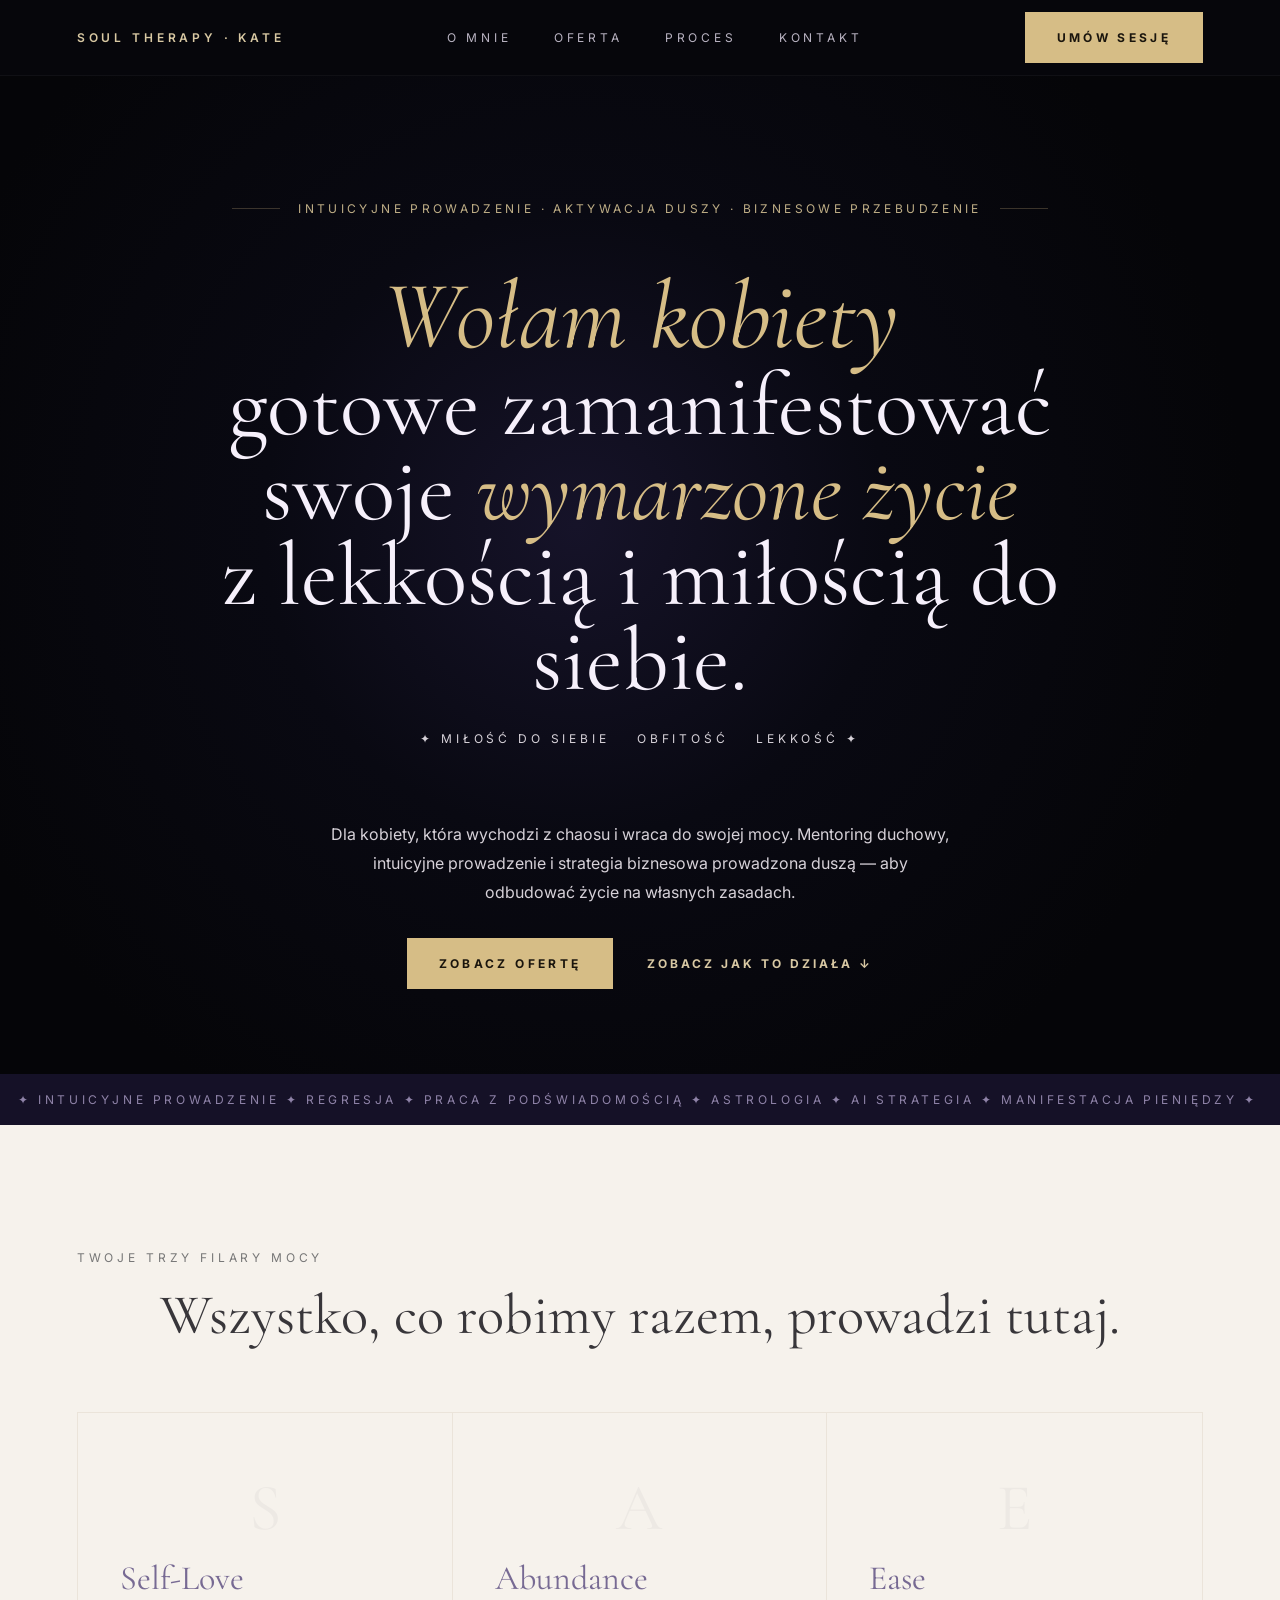
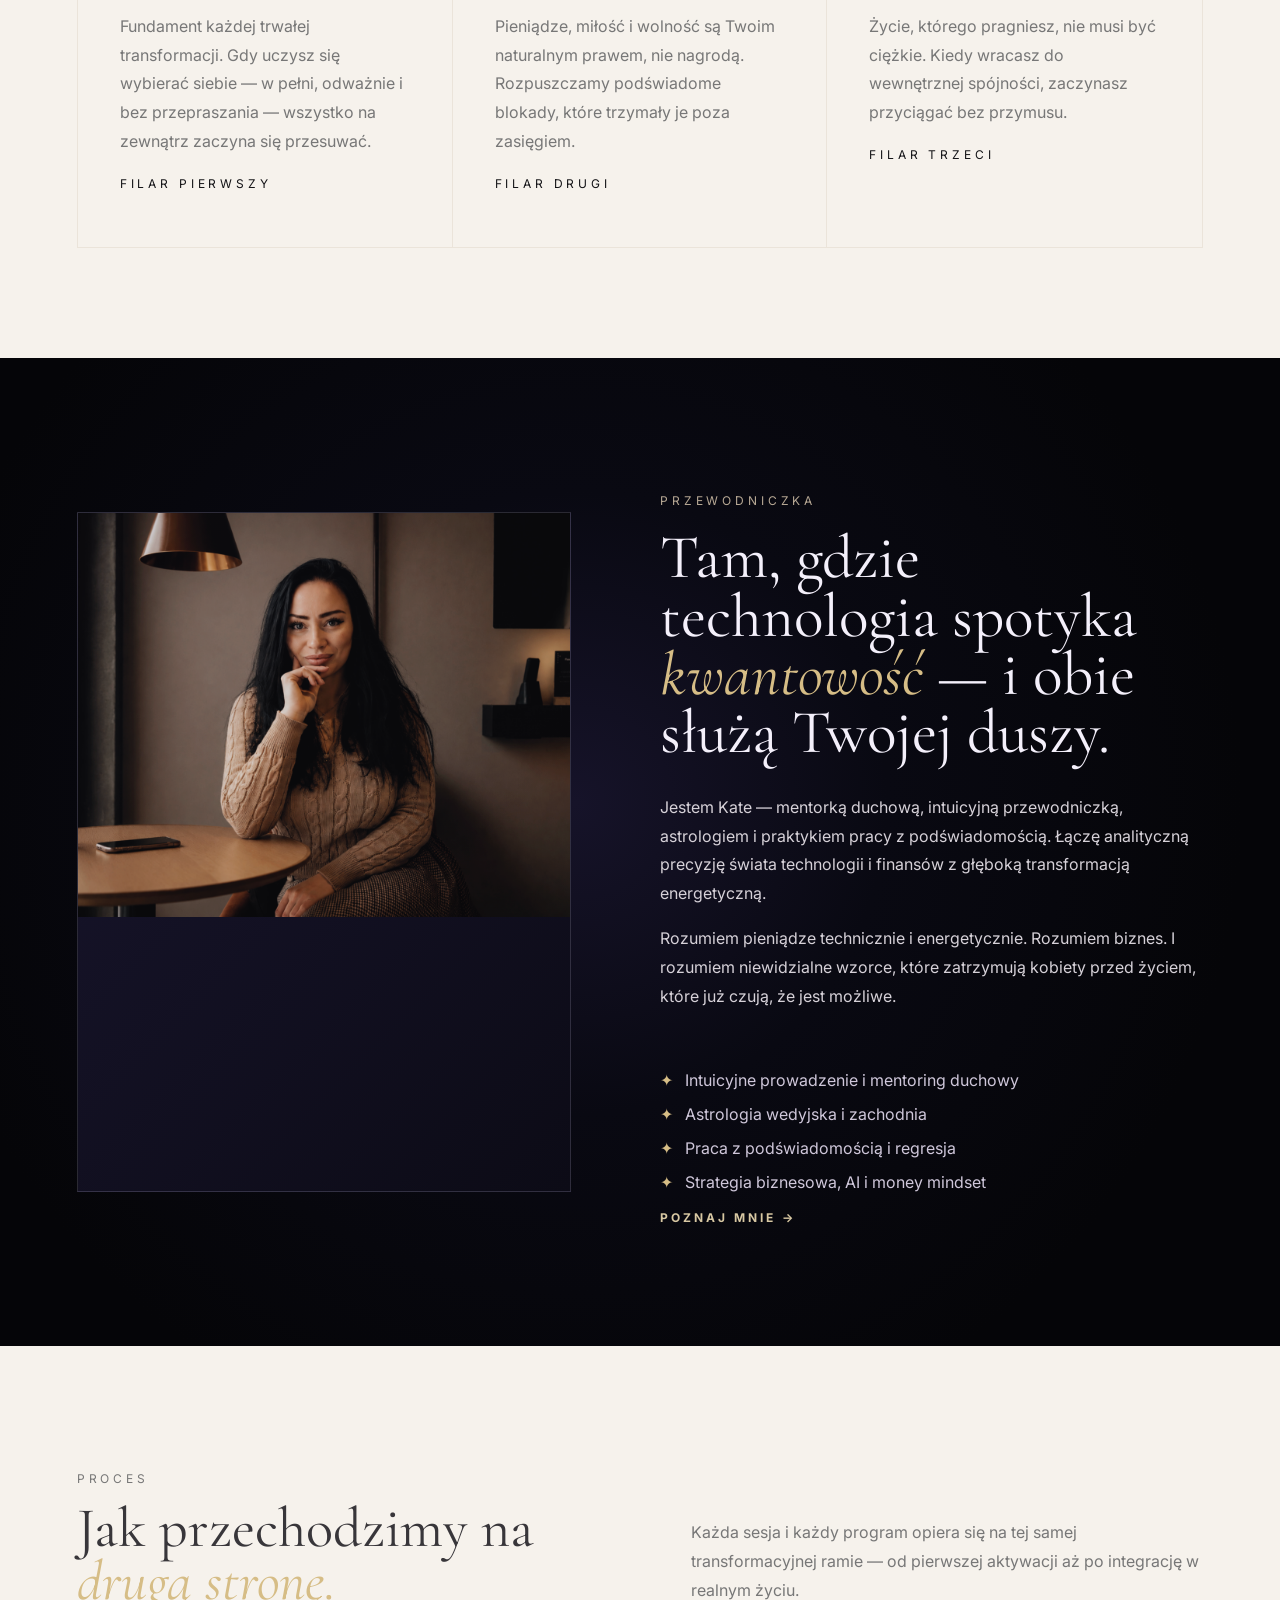
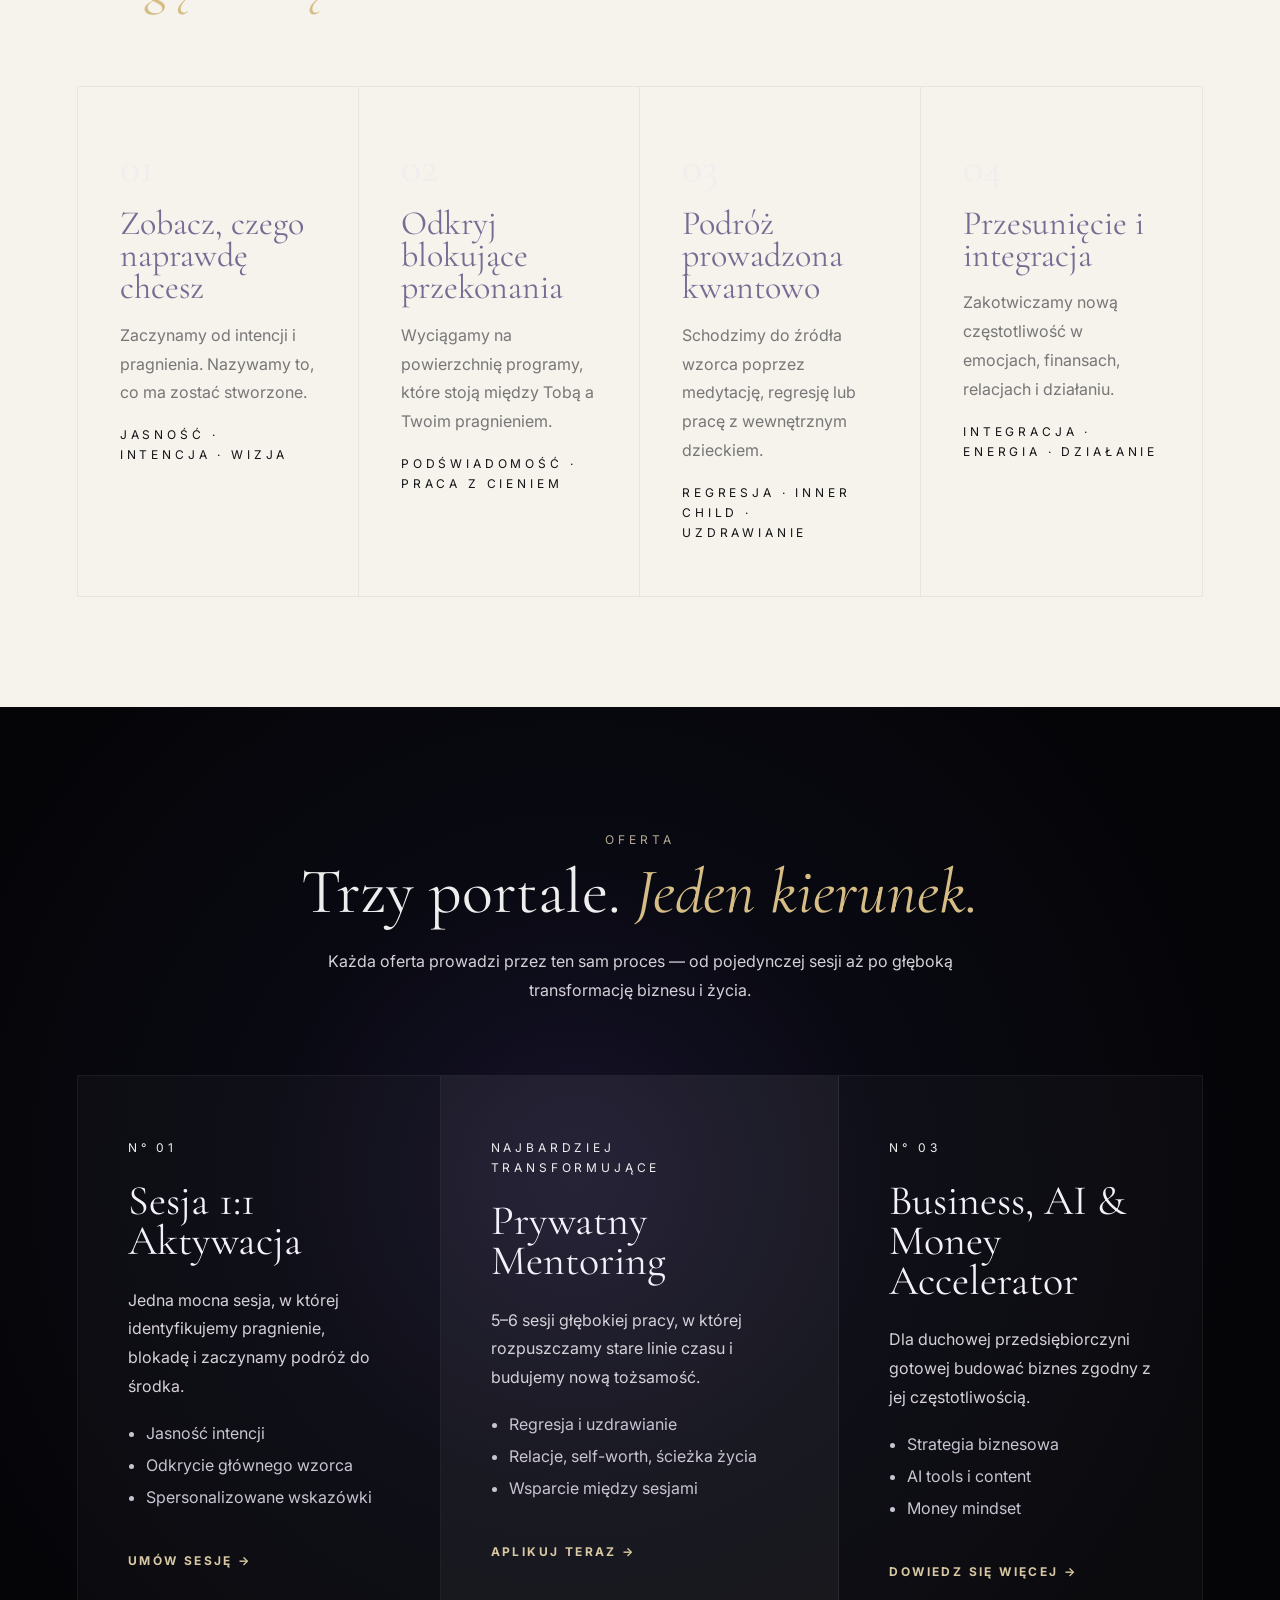
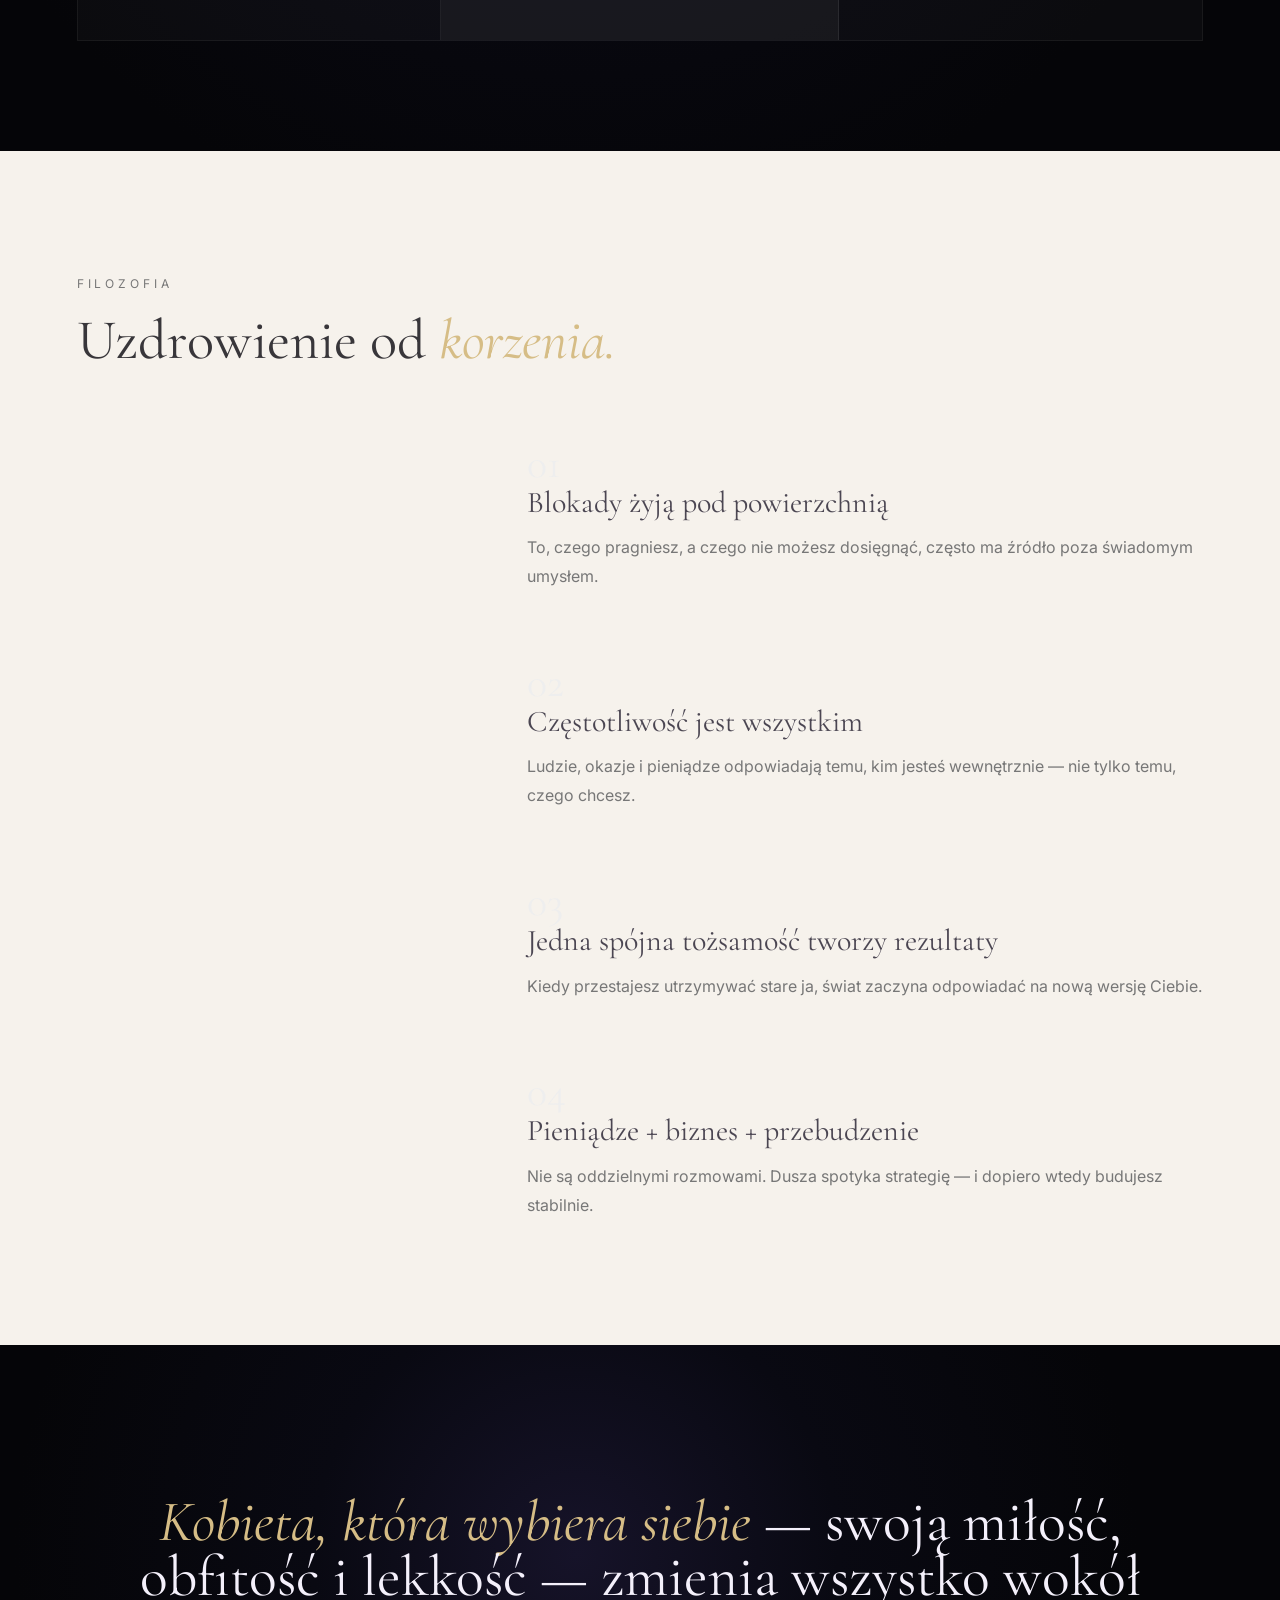
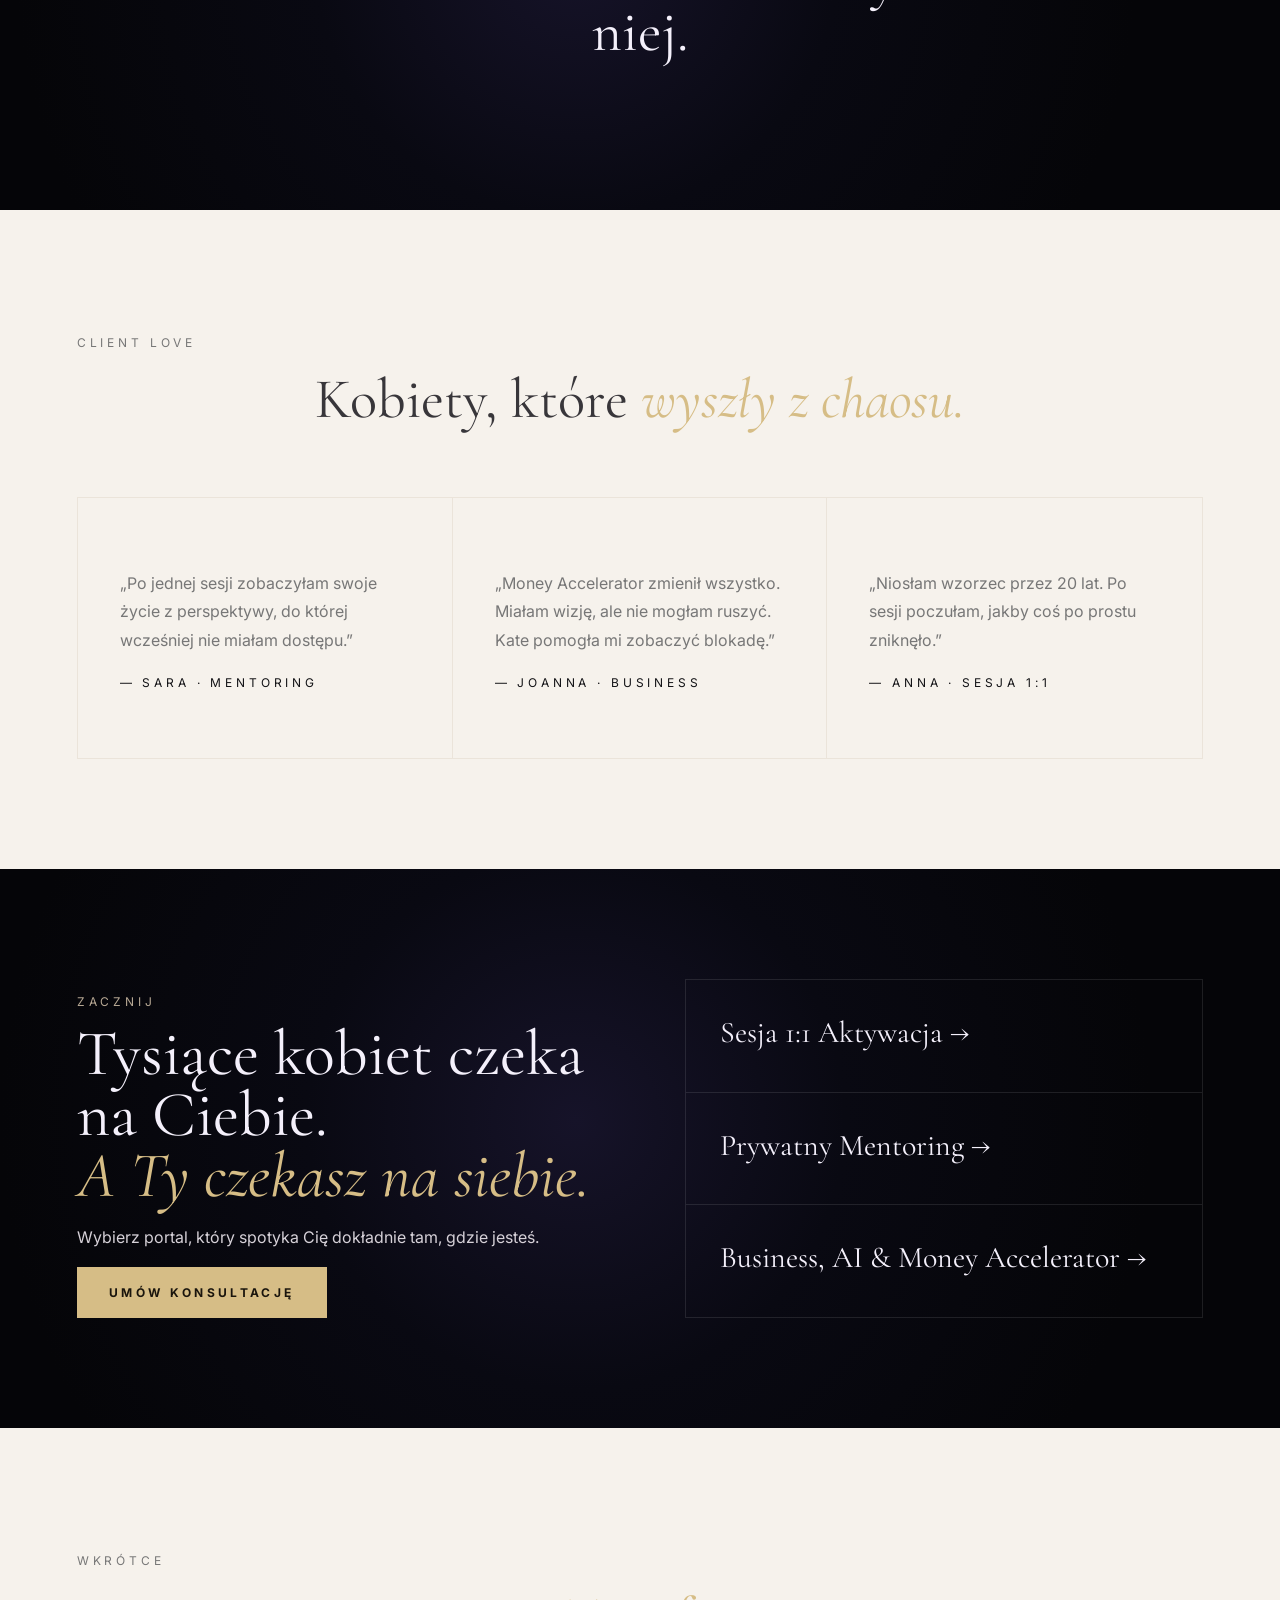
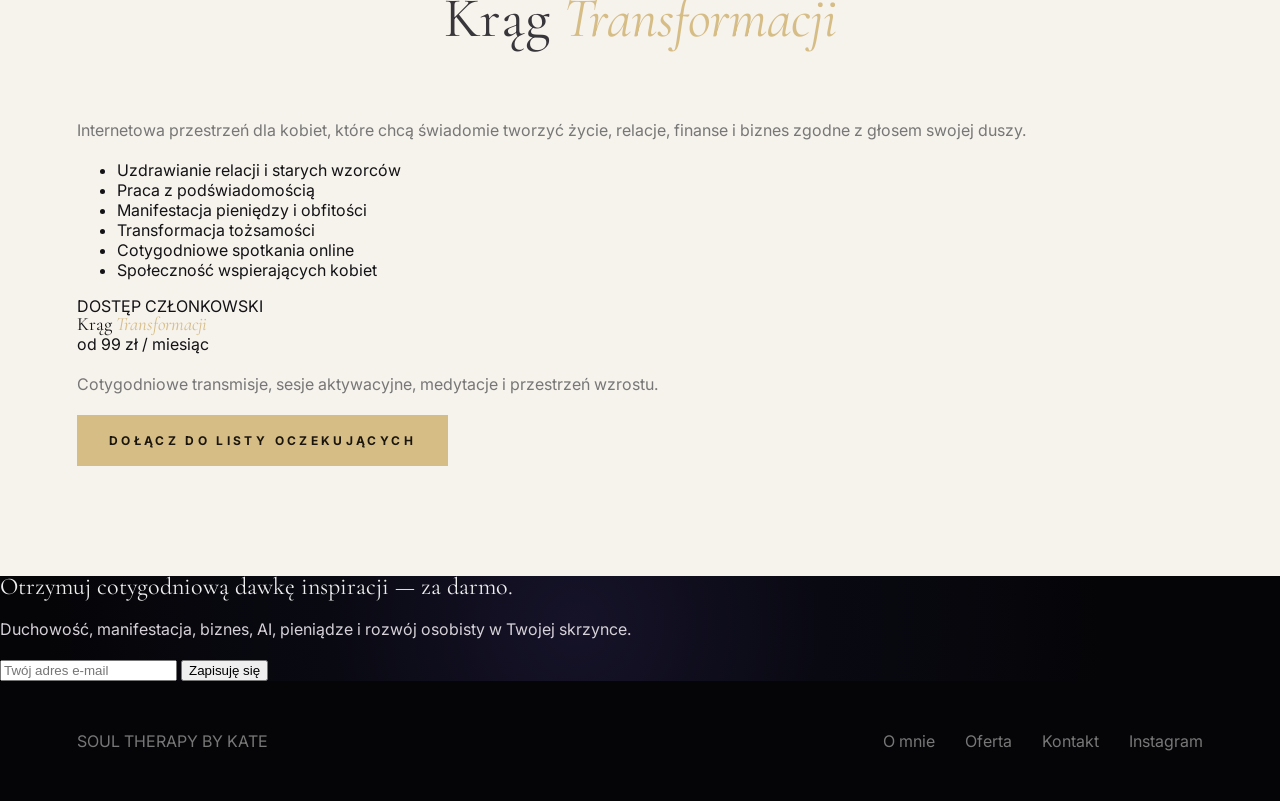
==== index.html @ c56e9c64 "Full v1" ====
<!doctype html>
<html lang="pl">
<head>
  <meta charset="utf-8" />
  <meta name="viewport" content="width=device-width, initial-scale=1" />
  <title>Soul Therapy by Kate</title>
  <meta name="description" content="Mentoring duchowy, intuicyjne prowadzenie, transformacja i strategia biznesowa dla kobiet." />
  <link rel="preconnect" href="https://fonts.googleapis.com">
  <link rel="preconnect" href="https://fonts.gstatic.com" crossorigin>
  <link href="https://fonts.googleapis.com/css2?family=Cormorant+Garamond:wght@300;400;500;600;700&family=Inter:wght@300;400;500;600;700&display=swap" rel="stylesheet">
  <link rel="stylesheet" href="assets/style.css" />
</head>
<body>
  <header class="site-header">
    <a class="brand" href="index.html">SOUL THERAPY · KATE</a>
    <nav>
      <a href="about.html">O mnie</a>
      <a href="#oferta">Oferta</a>
      <a href="#proces">Proces</a>
      <a href="contact.html">Kontakt</a>
    </nav>
    <a class="btn btn-gold" href="https://cal.com/" target="_blank" rel="noopener">Umów sesję</a>
  </header>

  <main>
    <section class="hero section-dark">
      <div class="eyebrow-line"><span></span> INTUICYJNE PROWADZENIE · AKTYWACJA DUSZY · BIZNESOWE PRZEBUDZENIE <span></span></div>
      <h1><em>Wołam kobiety</em><br>gotowe zamanifestować<br>swoje <i>wymarzone życie</i><br>z lekkością i miłością do siebie.</h1>
      <p class="small-tags">✦ MIŁOŚĆ DO SIEBIE &nbsp;&nbsp; OBFITOŚĆ &nbsp;&nbsp; LEKKOŚĆ ✦</p>
      <p class="hero-copy">Dla kobiety, która wychodzi z chaosu i wraca do swojej mocy. Mentoring duchowy, intuicyjne prowadzenie i strategia biznesowa prowadzona duszą — aby odbudować życie na własnych zasadach.</p>
      <div class="hero-actions">
        <a class="btn btn-gold" href="#oferta">Zobacz ofertę</a>
        <a class="text-link" href="#proces">Zobacz jak to działa ↓</a>
      </div>
    </section>

    <div class="ticker">✦ INTUICYJNE PROWADZENIE ✦ REGRESJA ✦ PRACA Z PODŚWIADOMOŚCIĄ ✦ ASTROLOGIA ✦ AI STRATEGIA ✦ MANIFESTACJA PIENIĘDZY ✦</div>

    <section class="principles section-light">
      <p class="kicker">TWOJE TRZY FILARY MOCY</p>
      <h2>Wszystko, co robimy razem, prowadzi tutaj.</h2>
      <div class="cards three">
        <article><div class="letter">S</div><h3>Self-Love</h3><p>Fundament każdej trwałej transformacji. Gdy uczysz się wybierać siebie — w pełni, odważnie i bez przepraszania — wszystko na zewnątrz zaczyna się przesuwać.</p><small>FILAR PIERWSZY</small></article>
        <article><div class="letter">A</div><h3>Abundance</h3><p>Pieniądze, miłość i wolność są Twoim naturalnym prawem, nie nagrodą. Rozpuszczamy podświadome blokady, które trzymały je poza zasięgiem.</p><small>FILAR DRUGI</small></article>
        <article><div class="letter">E</div><h3>Ease</h3><p>Życie, którego pragniesz, nie musi być ciężkie. Kiedy wracasz do wewnętrznej spójności, zaczynasz przyciągać bez przymusu.</p><small>FILAR TRZECI</small></article>
      </div>
    </section>

    <section class="guide section-dark" id="omnie-preview">
      <div class="guide-photo">
        <img src="assets/profile.jpg" alt="Kate — przewodniczka duchowa" onerror="this.style.display='none'; this.parentElement.classList.add('no-photo');">
      </div>
      <div class="guide-copy">
        <p class="kicker">PRZEWODNICZKA</p>
        <h2>Tam, gdzie technologia spotyka <em>kwantowość</em> — i obie służą Twojej duszy.</h2>
        <p>Jestem Kate — mentorką duchową, intuicyjną przewodniczką, astrologiem i praktykiem pracy z podświadomością. Łączę analityczną precyzję świata technologii i finansów z głęboką transformacją energetyczną.</p>
        <p>Rozumiem pieniądze technicznie i energetycznie. Rozumiem biznes. I rozumiem niewidzialne wzorce, które zatrzymują kobiety przed życiem, które już czują, że jest możliwe.</p>
        <ul class="star-list">
          <li>Intuicyjne prowadzenie i mentoring duchowy</li>
          <li>Astrologia wedyjska i zachodnia</li>
          <li>Praca z podświadomością i regresja</li>
          <li>Strategia biznesowa, AI i money mindset</li>
        </ul>
        <a class="text-link" href="about.html">Poznaj mnie →</a>
      </div>
    </section>

    <section class="process section-light" id="proces">
      <div class="split-head"><div><p class="kicker">PROCES</p><h2>Jak przechodzimy na <em>drugą stronę.</em></h2></div><p>Każda sesja i każdy program opiera się na tej samej transformacyjnej ramie — od pierwszej aktywacji aż po integrację w realnym życiu.</p></div>
      <div class="cards four">
        <article><span>01</span><h3>Zobacz, czego naprawdę chcesz</h3><p>Zaczynamy od intencji i pragnienia. Nazywamy to, co ma zostać stworzone.</p><small>JASNOŚĆ · INTENCJA · WIZJA</small></article>
        <article><span>02</span><h3>Odkryj blokujące przekonania</h3><p>Wyciągamy na powierzchnię programy, które stoją między Tobą a Twoim pragnieniem.</p><small>PODŚWIADOMOŚĆ · PRACA Z CIENIEM</small></article>
        <article><span>03</span><h3>Podróż prowadzona kwantowo</h3><p>Schodzimy do źródła wzorca poprzez medytację, regresję lub pracę z wewnętrznym dzieckiem.</p><small>REGRESJA · INNER CHILD · UZDRAWIANIE</small></article>
        <article><span>04</span><h3>Przesunięcie i integracja</h3><p>Zakotwiczamy nową częstotliwość w emocjach, finansach, relacjach i działaniu.</p><small>INTEGRACJA · ENERGIA · DZIAŁANIE</small></article>
      </div>
    </section>

    <section class="offer section-dark" id="oferta">
      <p class="kicker">OFERTA</p>
      <h2>Trzy portale. <em>Jeden kierunek.</em></h2>
      <p class="center-copy">Każda oferta prowadzi przez ten sam proces — od pojedynczej sesji aż po głęboką transformację biznesu i życia.</p>
      <div class="offer-grid">
        <article><small>N° 01</small><h3>Sesja 1:1 Aktywacja</h3><p>Jedna mocna sesja, w której identyfikujemy pragnienie, blokadę i zaczynamy podróż do środka.</p><ul><li>Jasność intencji</li><li>Odkrycie głównego wzorca</li><li>Spersonalizowane wskazówki</li></ul><a href="https://cal.com/" target="_blank" rel="noopener">Umów sesję →</a></article>
        <article class="featured"><small>NAJBARDZIEJ TRANSFORMUJĄCE</small><h3>Prywatny Mentoring</h3><p>5–6 sesji głębokiej pracy, w której rozpuszczamy stare linie czasu i budujemy nową tożsamość.</p><ul><li>Regresja i uzdrawianie</li><li>Relacje, self-worth, ścieżka życia</li><li>Wsparcie między sesjami</li></ul><a href="contact.html">Aplikuj teraz →</a></article>
        <article><small>N° 03</small><h3>Business, AI & Money Accelerator</h3><p>Dla duchowej przedsiębiorczyni gotowej budować biznes zgodny z jej częstotliwością.</p><ul><li>Strategia biznesowa</li><li>AI tools i content</li><li>Money mindset</li></ul><a href="contact.html">Dowiedz się więcej →</a></article>
      </div>
    </section>

    <section class="philosophy section-light">
      <p class="kicker">FILOZOFIA</p>
      <h2>Uzdrowienie od <em>korzenia.</em></h2>
      <div class="philosophy-list">
        <article><span>01</span><h3>Blokady żyją pod powierzchnią</h3><p>To, czego pragniesz, a czego nie możesz dosięgnąć, często ma źródło poza świadomym umysłem.</p></article>
        <article><span>02</span><h3>Częstotliwość jest wszystkim</h3><p>Ludzie, okazje i pieniądze odpowiadają temu, kim jesteś wewnętrznie — nie tylko temu, czego chcesz.</p></article>
        <article><span>03</span><h3>Jedna spójna tożsamość tworzy rezultaty</h3><p>Kiedy przestajesz utrzymywać stare ja, świat zaczyna odpowiadać na nową wersję Ciebie.</p></article>
        <article><span>04</span><h3>Pieniądze + biznes + przebudzenie</h3><p>Nie są oddzielnymi rozmowami. Dusza spotyka strategię — i dopiero wtedy budujesz stabilnie.</p></article>
      </div>
    </section>

    <section class="quote section-dark">
      <h2><em>Kobieta, która wybiera siebie</em> — swoją miłość, obfitość i lekkość — zmienia wszystko wokół niej.</h2>
    </section>

    <section class="testimonials section-light">
      <p class="kicker">CLIENT LOVE</p>
      <h2>Kobiety, które <em>wyszły z chaosu.</em></h2>
      <div class="cards three">
        <article><p>„Po jednej sesji zobaczyłam swoje życie z perspektywy, do której wcześniej nie miałam dostępu.”</p><small>— SARA · MENTORING</small></article>
        <article><p>„Money Accelerator zmienił wszystko. Miałam wizję, ale nie mogłam ruszyć. Kate pomogła mi zobaczyć blokadę.”</p><small>— JOANNA · BUSINESS</small></article>
        <article><p>„Niosłam wzorzec przez 20 lat. Po sesji poczułam, jakby coś po prostu zniknęło.”</p><small>— ANNA · SESJA 1:1</small></article>
      </div>
    </section>

    <section class="cta section-dark">
      <div><p class="kicker">ZACZNIJ</p><h2>Tysiące kobiet czeka na Ciebie.<br><em>A Ty czekasz na siebie.</em></h2><p>Wybierz portal, który spotyka Cię dokładnie tam, gdzie jesteś.</p><a class="btn btn-gold" href="https://cal.com/" target="_blank" rel="noopener">Umów konsultację</a></div>
      <div class="cta-links"><a href="https://cal.com/" target="_blank" rel="noopener">Sesja 1:1 Aktywacja →</a><a href="contact.html">Prywatny Mentoring →</a><a href="contact.html">Business, AI & Money Accelerator →</a></div>
    </section>
  
<section class="membership section-light">
<div class="membership-grid">
<div class="membership-content">
<p class="kicker">WKRÓTCE</p>
<h2>Krąg <em>Transformacji</em></h2>
<p class="membership-copy">Internetowa przestrzeń dla kobiet, które chcą świadomie tworzyć życie, relacje, finanse i biznes zgodne z głosem swojej duszy.</p>
<ul class="membership-list">
<li>Uzdrawianie relacji i starych wzorców</li>
<li>Praca z podświadomością</li>
<li>Manifestacja pieniędzy i obfitości</li>
<li>Transformacja tożsamości</li>
<li>Cotygodniowe spotkania online</li>
<li>Społeczność wspierających kobiet</li>
</ul>
</div>
<div class="membership-card"><div class="membership-inner">
<span class="small-label">DOSTĘP CZŁONKOWSKI</span>
<h3>Krąg <em>Transformacji</em></h3>
<div class="membership-price">od 99 zł / miesiąc</div>
<p>Cotygodniowe transmisje, sesje aktywacyjne, medytacje i przestrzeń wzrostu.</p>
<a href="contact.html" class="btn btn-gold">Dołącz do listy oczekujących</a>
</div></div>
</div>
</section>

<section class="newsletter section-dark">
<div class="newsletter-inner">
<h2>Otrzymuj cotygodniową dawkę inspiracji — za darmo.</h2>
<p>Duchowość, manifestacja, biznes, AI, pieniądze i rozwój osobisty w Twojej skrzynce.</p>
<form action="https://formspree.io/f/TWOJ_KOD" method="POST" class="newsletter-form">
<input type="email" name="email" placeholder="Twój adres e-mail" required>
<button type="submit">Zapisuję się</button>
</form>
</div>
</section>

</main>

  <footer>
    <span>SOUL THERAPY BY KATE</span><nav><a href="about.html">O mnie</a><a href="#oferta">Oferta</a><a href="contact.html">Kontakt</a><a href="https://instagram.com/" target="_blank" rel="noopener">Instagram</a></nav>
  </footer>
  <script src="assets/script.js"></script>
</body>
</html>
---- assets/style.css ----
:root{--dark:#07070c;--ink:#131316;--navy:#111025;--purple:#17142f;--cream:#f6f2ec;--muted:#8b8790;--lav:#b8abc9;--gold:#d6bd86;--line:rgba(214,189,134,.25);--light-line:#ded8cf}*{box-sizing:border-box}html{scroll-behavior:smooth}body{margin:0;font-family:Inter,Arial,sans-serif;color:#eee;background:var(--dark)}a{color:inherit;text-decoration:none}h1,h2,h3{font-family:"Cormorant Garamond",serif;font-weight:400;line-height:.95;margin:0}em,i{font-family:"Cormorant Garamond",serif;color:var(--gold);font-style:italic}p{line-height:1.8;color:#d6d1d8}.site-header{position:sticky;top:0;z-index:10;height:76px;padding:0 6vw;display:flex;align-items:center;justify-content:space-between;background:rgba(7,7,12,.88);backdrop-filter:blur(12px);border-bottom:1px solid rgba(255,255,255,.04)}.site-header.light{background:rgba(246,242,236,.92);color:var(--ink);border-bottom:1px solid var(--light-line)}.brand,.site-header nav a,.kicker,.small-tags,small,dt{font-size:12px;letter-spacing:.32em;text-transform:uppercase}.brand{color:#d8c8a3;font-weight:600}.site-header nav{display:flex;gap:42px}.site-header nav a{color:#b9b3c2}.light nav a{color:#777}.btn{display:inline-flex;align-items:center;justify-content:center;border:0;padding:18px 32px;font-size:12px;letter-spacing:.28em;text-transform:uppercase;font-weight:700;cursor:pointer}.btn-gold{background:var(--gold);color:#1a150d}.btn-dark{background:#07070c;color:#fff}.text-link{font-size:12px;letter-spacing:.25em;text-transform:uppercase;color:#d8c8a3;font-weight:700}.section-dark{background:radial-gradient(circle at 45% 45%,#161329 0,#090912 35%,#050508 75%)}.section-light{background:var(--cream);color:var(--ink);padding:110px 6vw}.section-light p{color:#777}.hero{min-height:860px;text-align:center;padding:125px 6vw 85px}.eyebrow-line{display:flex;align-items:center;justify-content:center;gap:18px;color:#bfae86;font-size:12px;letter-spacing:.28em}.eyebrow-line span{width:48px;height:1px;background:var(--line)}.hero h1{font-size:clamp(54px,7vw,120px);max-width:980px;margin:55px auto 25px;color:#f6f0fb}.hero h1 em{font-size:1.08em}.hero-copy{max-width:620px;margin:70px auto 32px}.hero-actions{display:flex;gap:34px;justify-content:center;align-items:center}.ticker{white-space:nowrap;overflow:hidden;padding:18px;background:#151127;color:#8f83a8;font-size:12px;letter-spacing:.3em;text-transform:uppercase}.kicker{color:#b8a995}.section-light h2,.process h2,.principles h2{font-size:clamp(44px,4.4vw,76px);text-align:center;color:#38363a;margin:20px 0 70px}.cards{display:grid;border:1px solid #ebe4da}.three{grid-template-columns:repeat(3,1fr)}.four{grid-template-columns:repeat(4,1fr)}.cards article{padding:55px 42px;border-right:1px solid #ebe4da;min-height:260px}.cards article:last-child{border-right:0}.cards h3{font-size:34px;color:#776a93;margin:15px 0}.letter{font-family:"Cormorant Garamond",serif;font-size:66px;color:#ede9e4;text-align:center}.guide{display:grid;grid-template-columns:1fr 1.1fr;gap:7vw;padding:120px 6vw;align-items:center}.guide-photo{min-height:680px;border:1px solid rgba(255,255,255,.12);background:linear-gradient(135deg,#19162f,#0c0b16);position:relative;overflow:hidden}.guide-photo img{width:100%;height:100%;object-fit:cover;display:block;opacity:.88}.guide-photo.no-photo:after{content:'Dodaj zdjęcie: assets/profile.jpg';position:absolute;inset:0;display:grid;place-items:center;color:#8e86a5;letter-spacing:.2em;text-transform:uppercase}.guide h2,.guide h1{font-size:clamp(42px,4.8vw,74px);color:#f4f0fb;margin:18px 0 30px}.star-list{list-style:none;padding:30px 0 0;margin:0}.star-list li{margin:14px 0;color:#cfc7da}.star-list li:before{content:'✦';color:var(--gold);margin-right:12px}.split-head{display:grid;grid-template-columns:1fr 1fr;gap:8vw;align-items:end;margin-bottom:65px}.split-head h2{text-align:left;margin:12px 0}.process .cards article span,.philosophy-list span{font-family:"Cormorant Garamond",serif;font-size:42px;color:#eee}.offer{padding:110px 6vw;text-align:center}.offer h2{font-size:clamp(50px,5vw,86px)}.center-copy{max-width:720px;margin:24px auto 70px}.offer-grid{display:grid;grid-template-columns:1fr 1.1fr 1fr;border:1px solid rgba(255,255,255,.08);text-align:left}.offer-grid article{padding:60px 50px;background:rgba(255,255,255,.025);border-right:1px solid rgba(255,255,255,.08)}.offer-grid article:last-child{border-right:0}.offer-grid .featured{background:rgba(255,255,255,.065)}.offer-grid h3{font-size:42px;color:#f4f0fb;margin:25px 0}.offer-grid ul{padding-left:18px;color:#c9c4d2;line-height:2}.offer-grid a{display:inline-block;margin-top:24px;color:#d8c8a3;letter-spacing:.2em;text-transform:uppercase;font-size:12px;font-weight:700}.philosophy h2{text-align:left}.philosophy-list{display:grid;gap:50px;margin-left:40%;max-width:850px}.philosophy-list h3{font-size:30px;color:#4b4652}.quote{padding:150px 10vw;text-align:center}.quote h2{font-size:clamp(42px,4.5vw,78px);max-width:1050px;margin:auto;color:#f4f0fb}.testimonials h2{text-align:center}.cta{display:grid;grid-template-columns:1fr 1fr;gap:7vw;padding:110px 6vw}.cta h2{font-size:clamp(46px,5vw,86px);color:#f4f0fb}.cta-links{display:grid;border:1px solid rgba(255,255,255,.1)}.cta-links a{padding:34px;border-bottom:1px solid rgba(255,255,255,.1);font-family:"Cormorant Garamond",serif;font-size:30px;color:#f4f0fb}.cta-links a:last-child{border-bottom:0}footer{display:flex;justify-content:space-between;gap:30px;padding:50px 6vw;background:#050508;color:#777}.light-footer{background:var(--cream);color:#777}footer nav{display:flex;gap:30px}.page-hero{padding-top:150px}.wide-copy{max-width:900px;margin:auto;text-align:center}.light-body{background:var(--cream);color:var(--ink)}.contact-page{min-height:calc(100vh - 160px);display:grid;grid-template-columns:.9fr 1.1fr;gap:8vw;padding:90px 6vw 80px;background:var(--cream);color:var(--ink)}.contact-info h1{font-size:clamp(66px,6vw,120px);margin:45px 0}.contact-info p{color:#777;max-width:520px}.contact-info dl{margin-top:70px}.contact-info dt{color:#b2aa9e;margin-top:32px}.contact-info dd{margin:10px 0 0;color:#222}.contact-info dd a{text-decoration:underline}.contact-form{display:grid;gap:22px}.contact-form label{display:grid;gap:14px;border-top:1px solid #cbc5bb;padding-top:28px;font-size:12px;letter-spacing:.32em;text-transform:uppercase;color:#b2aa9e}.contact-form input,.contact-form textarea,.contact-form select{border:0;background:transparent;font:400 20px Inter,sans-serif;color:#333;outline:0;padding:0 0 18px}.contact-form textarea{min-height:180px;resize:vertical}.form-bottom{display:flex;align-items:end;justify-content:space-between;gap:25px;margin-top:30px}.form-bottom p{color:#b2aa9e;margin:0}.form-bottom .btn{min-width:270px}@media(max-width:900px){.site-header{height:auto;flex-wrap:wrap;padding:18px 5vw;gap:18px}.site-header nav{order:3;width:100%;justify-content:space-between;gap:10px}.site-header nav a{font-size:10px}.hero{min-height:auto;padding-top:90px}.hero-actions,.form-bottom,footer{flex-direction:column;align-items:flex-start}.three,.four,.guide,.split-head,.offer-grid,.cta,.contact-page{grid-template-columns:1fr}.cards article,.offer-grid article{border-right:0;border-bottom:1px solid #ebe4da}.guide-photo{min-height:460px}.philosophy-list{margin-left:0}.contact-page{padding-top:60px}}
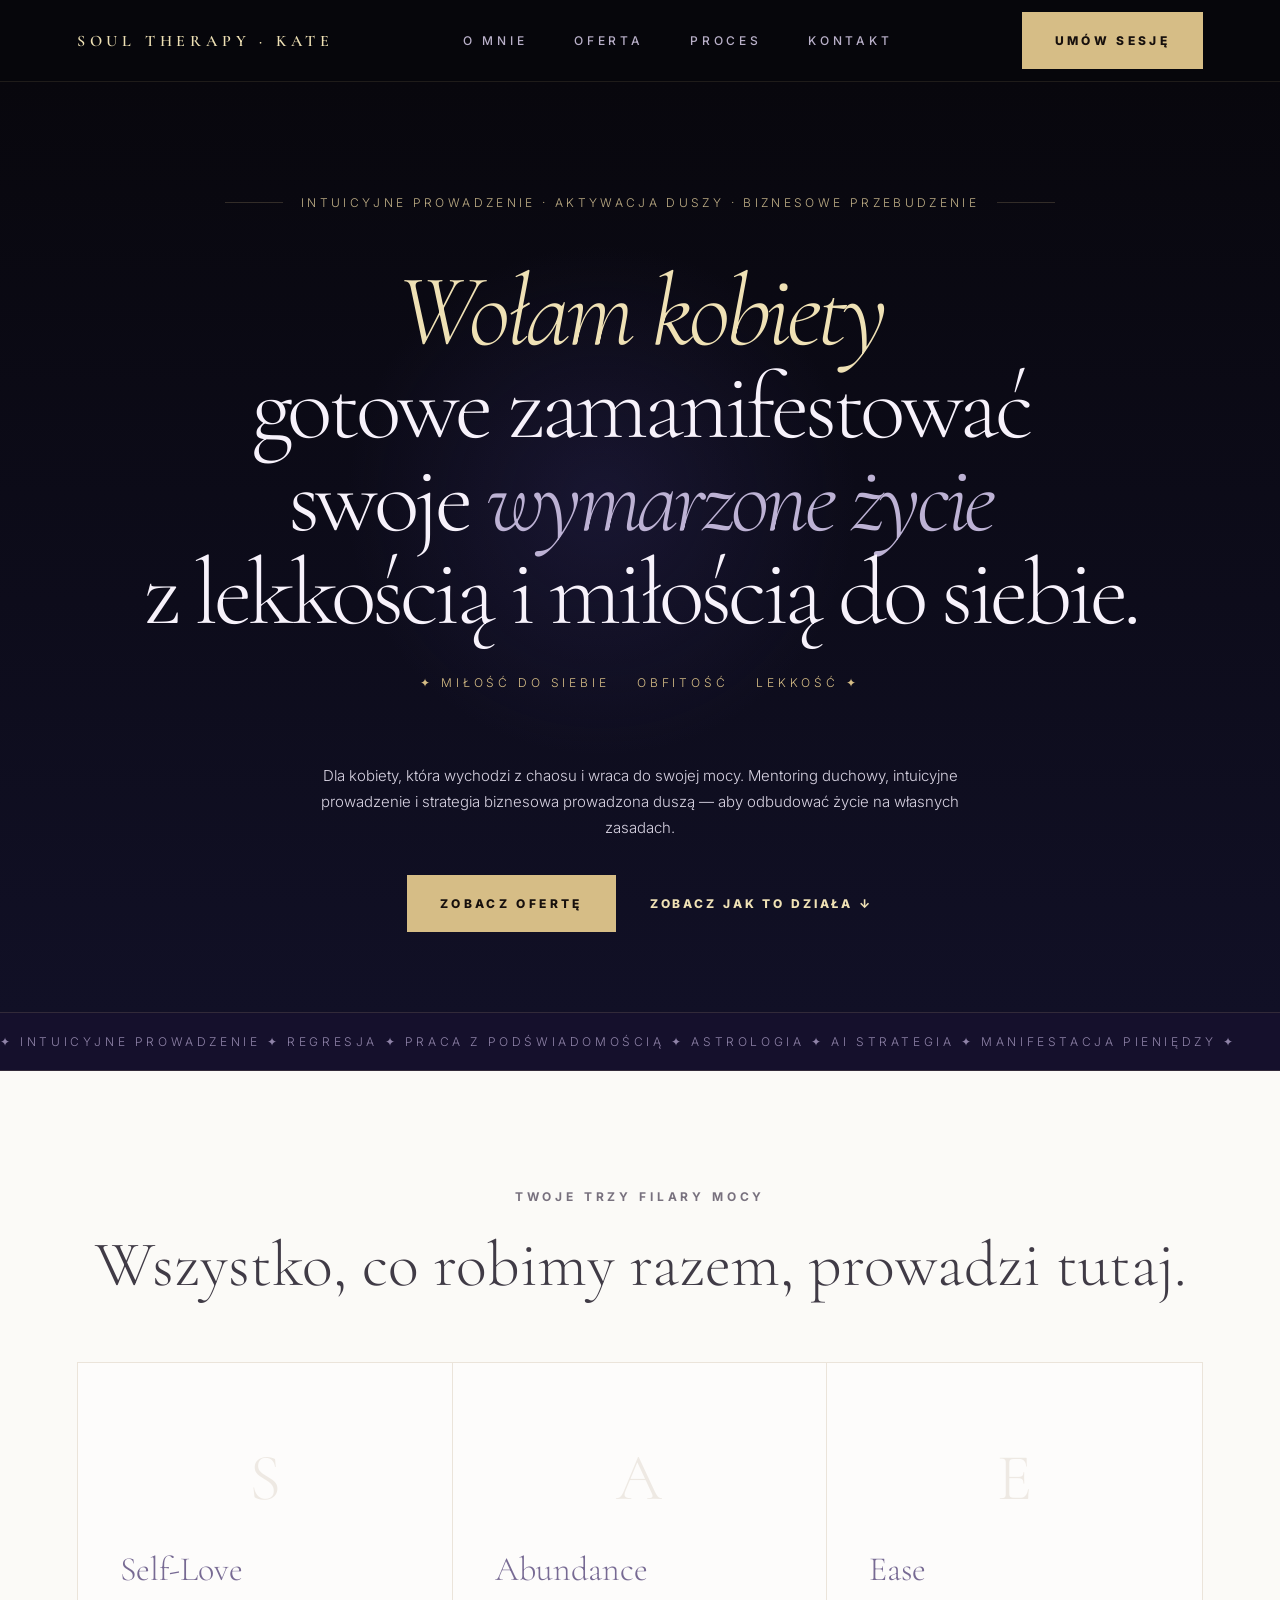
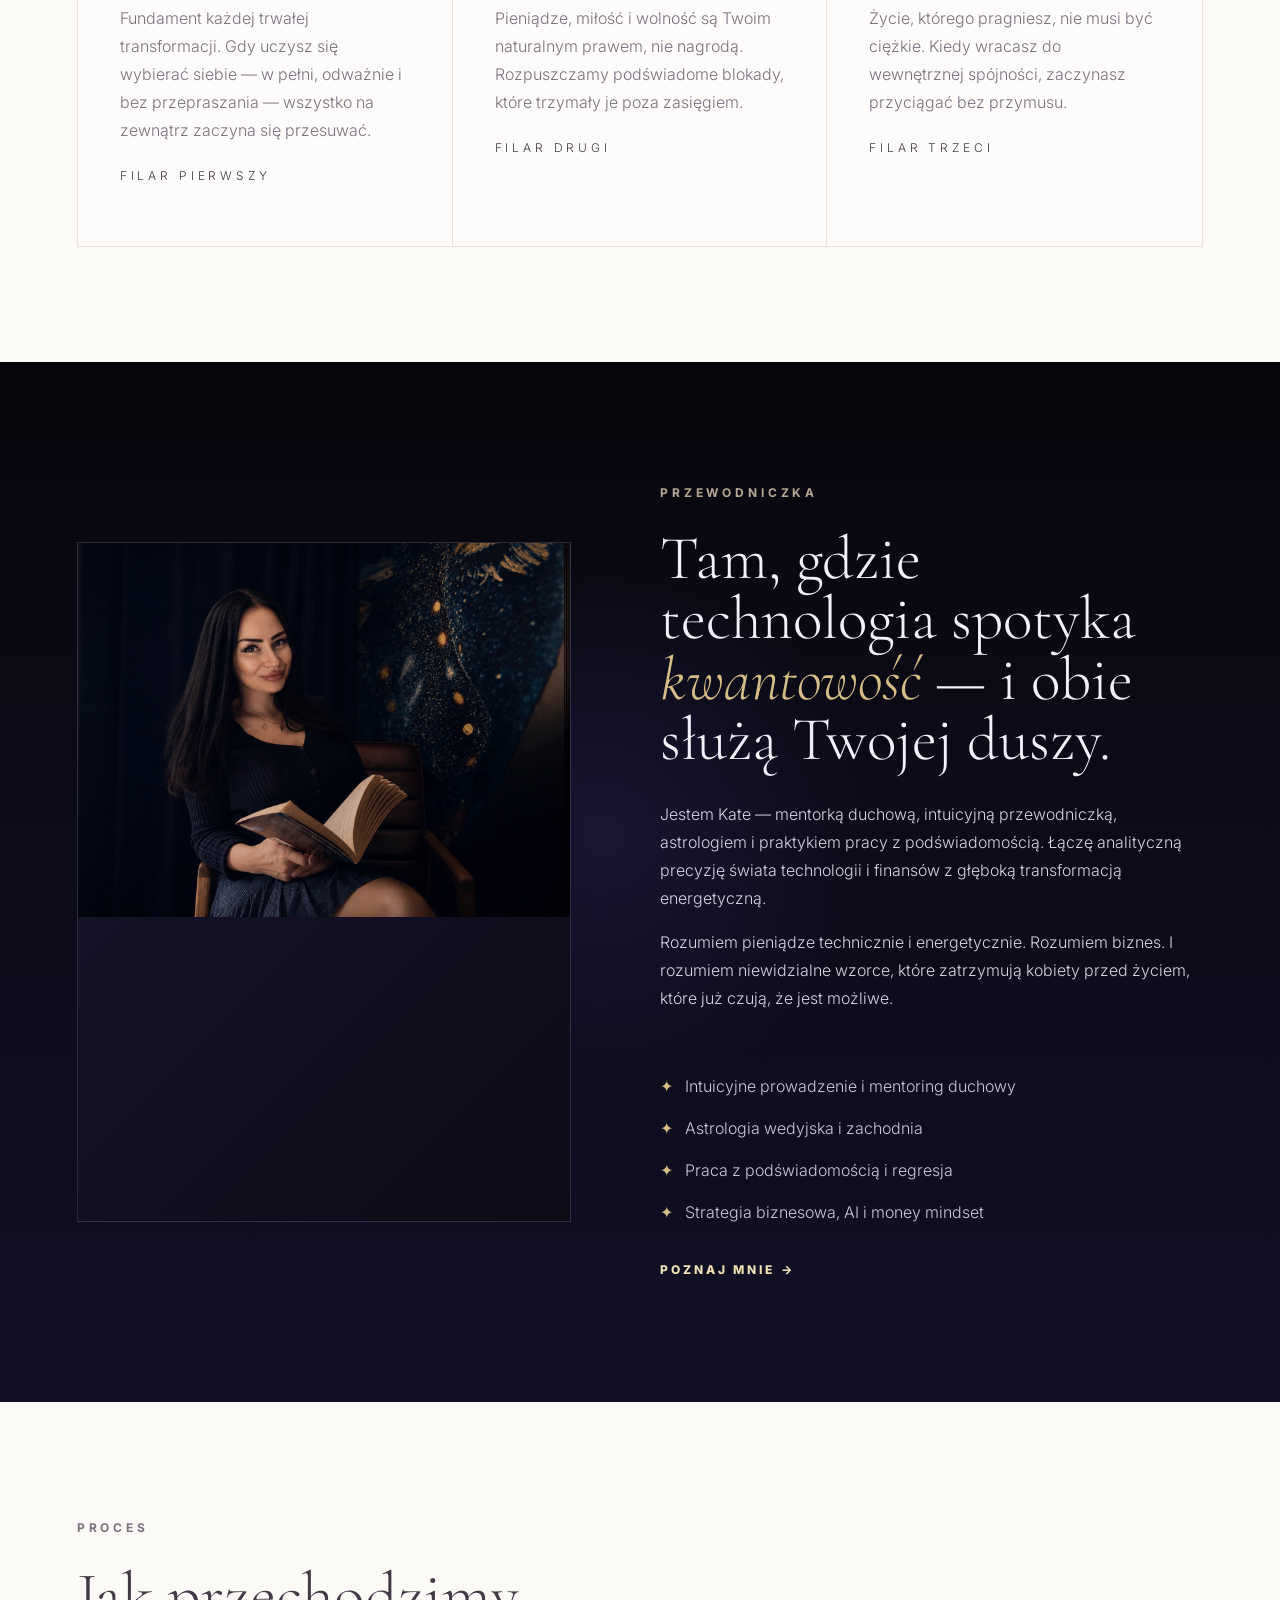
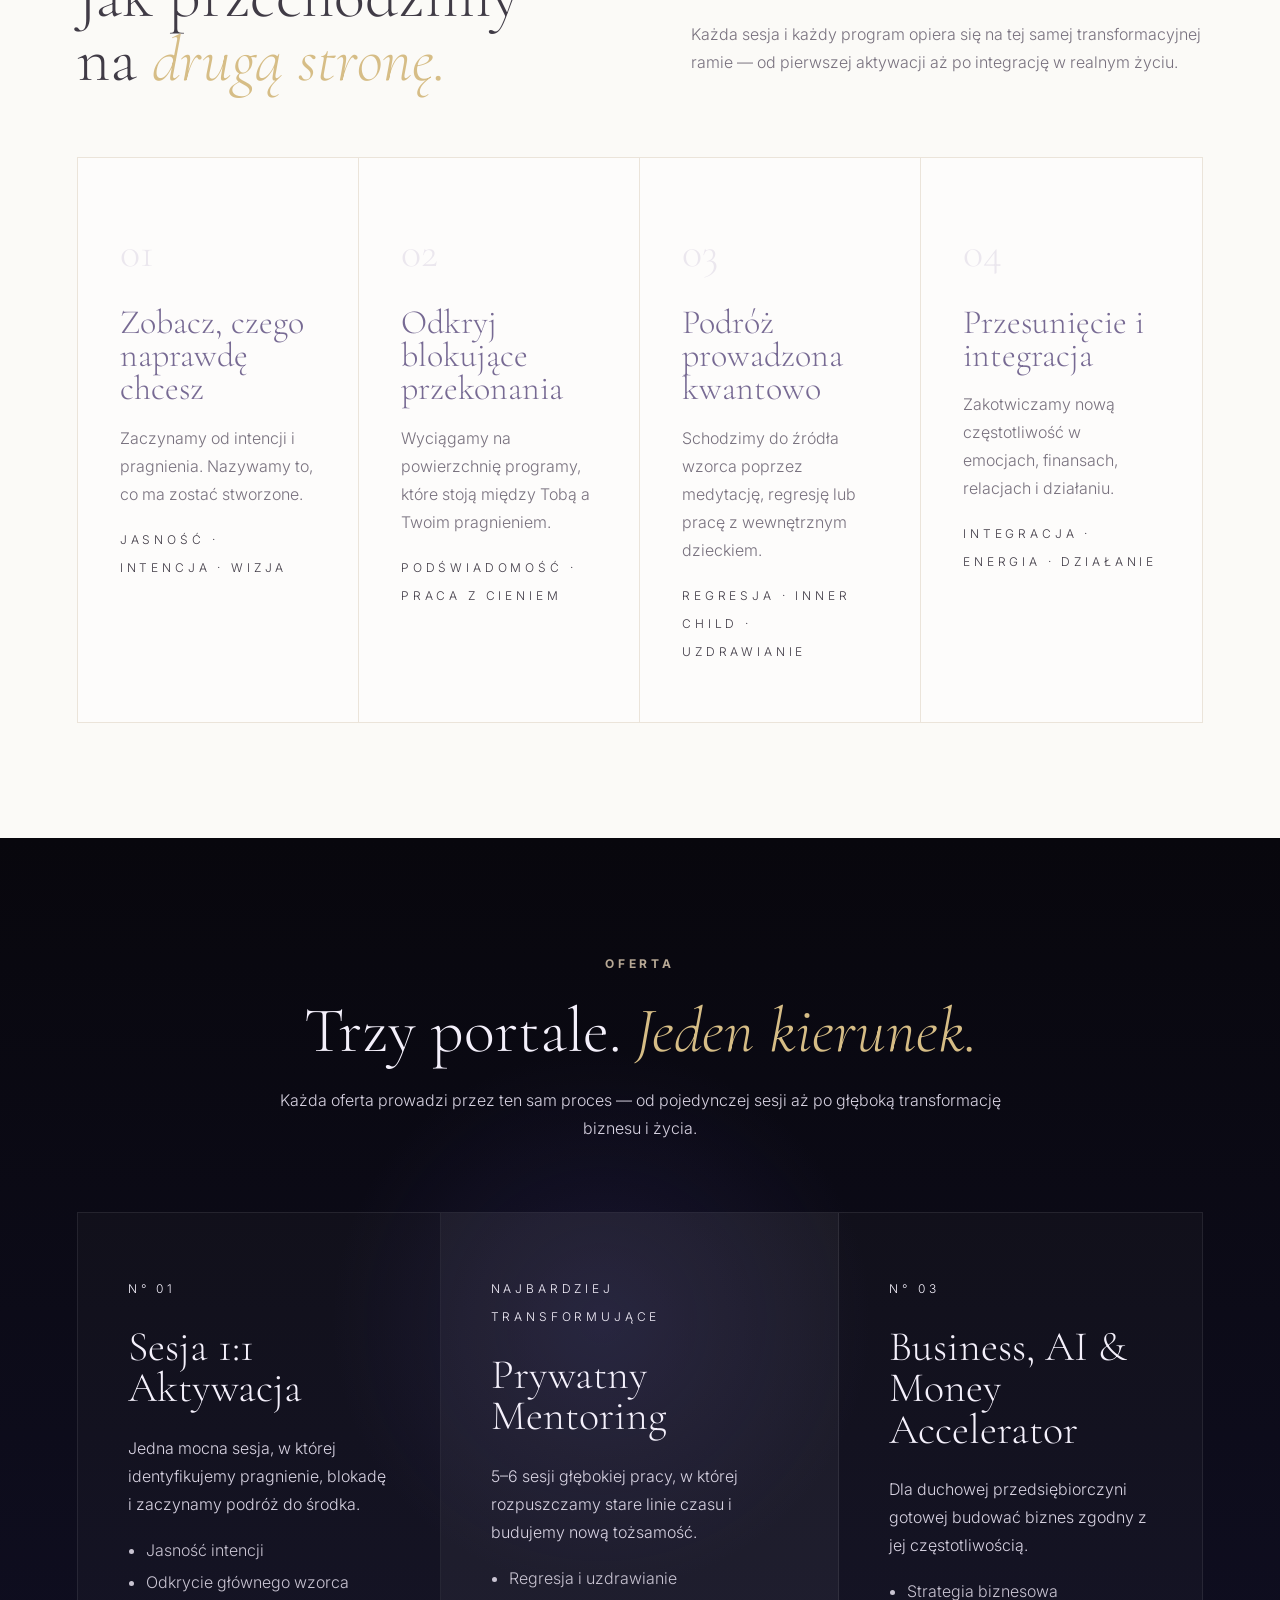
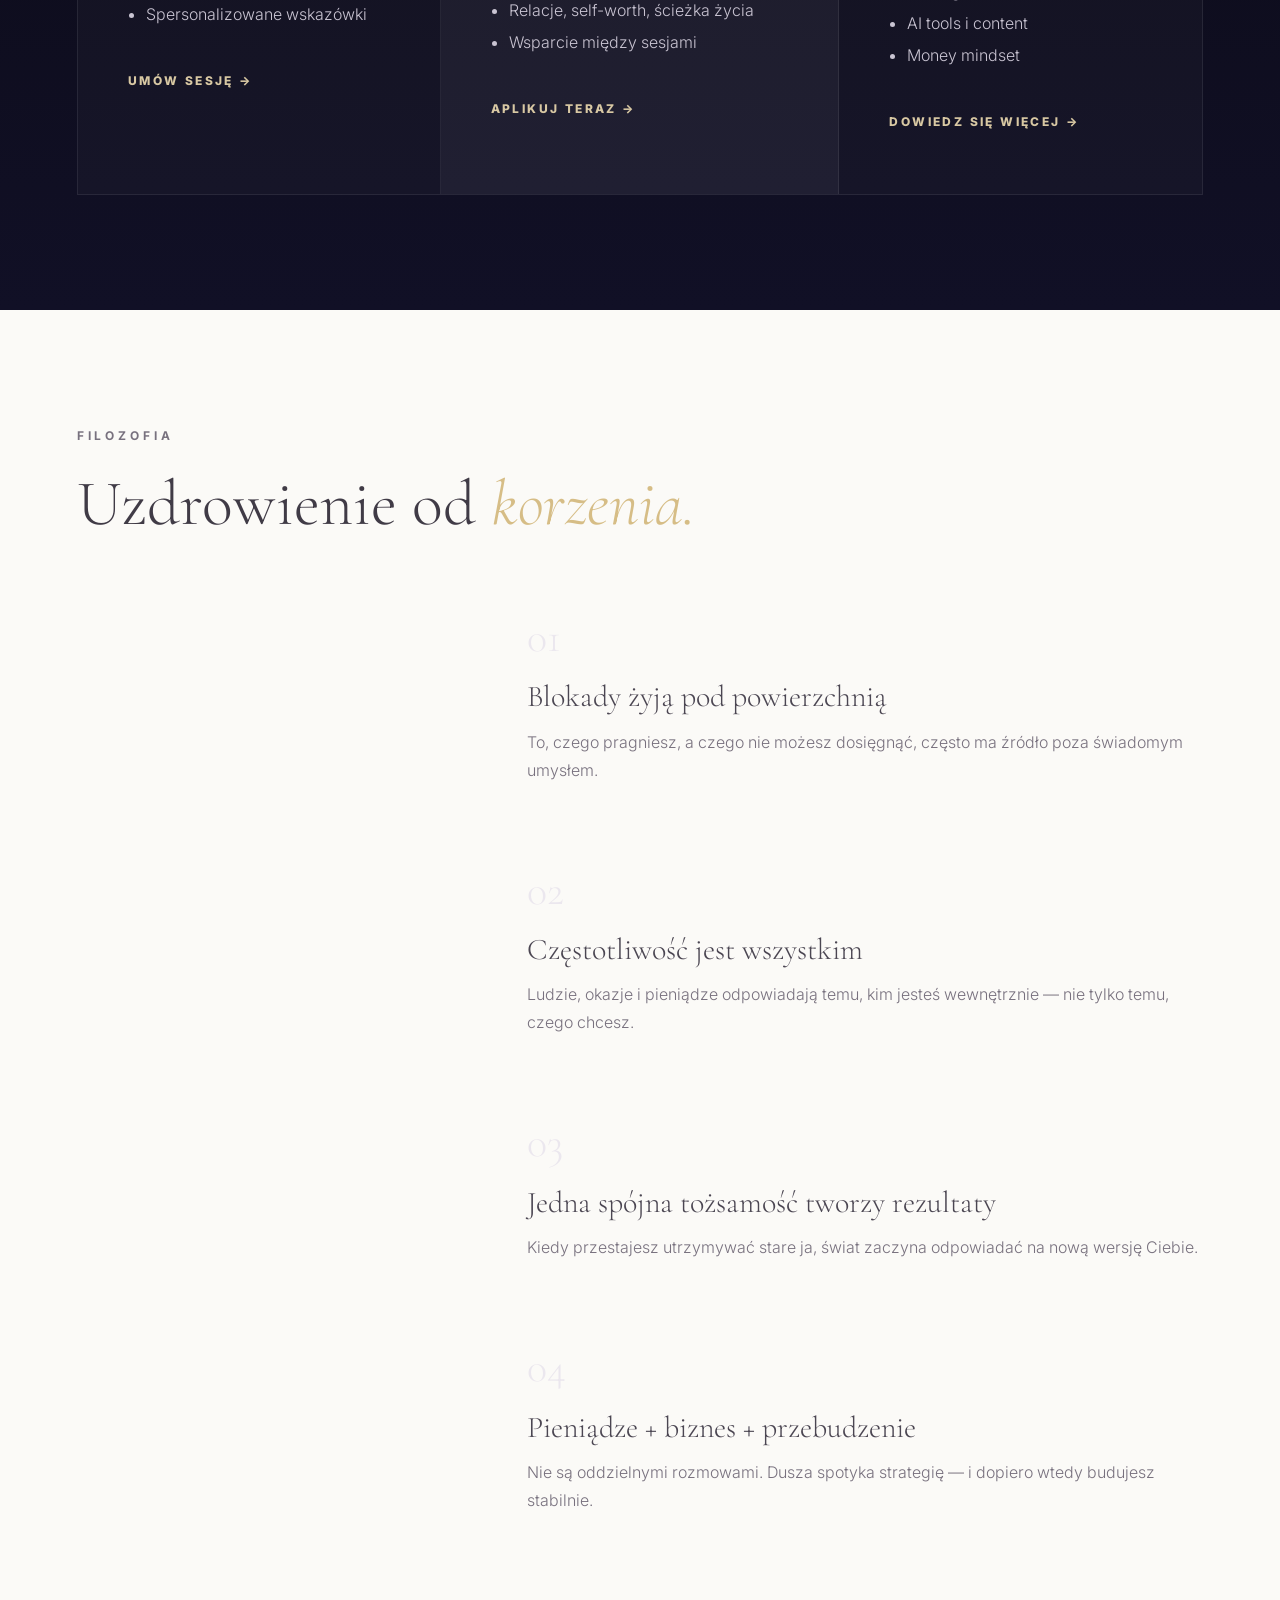
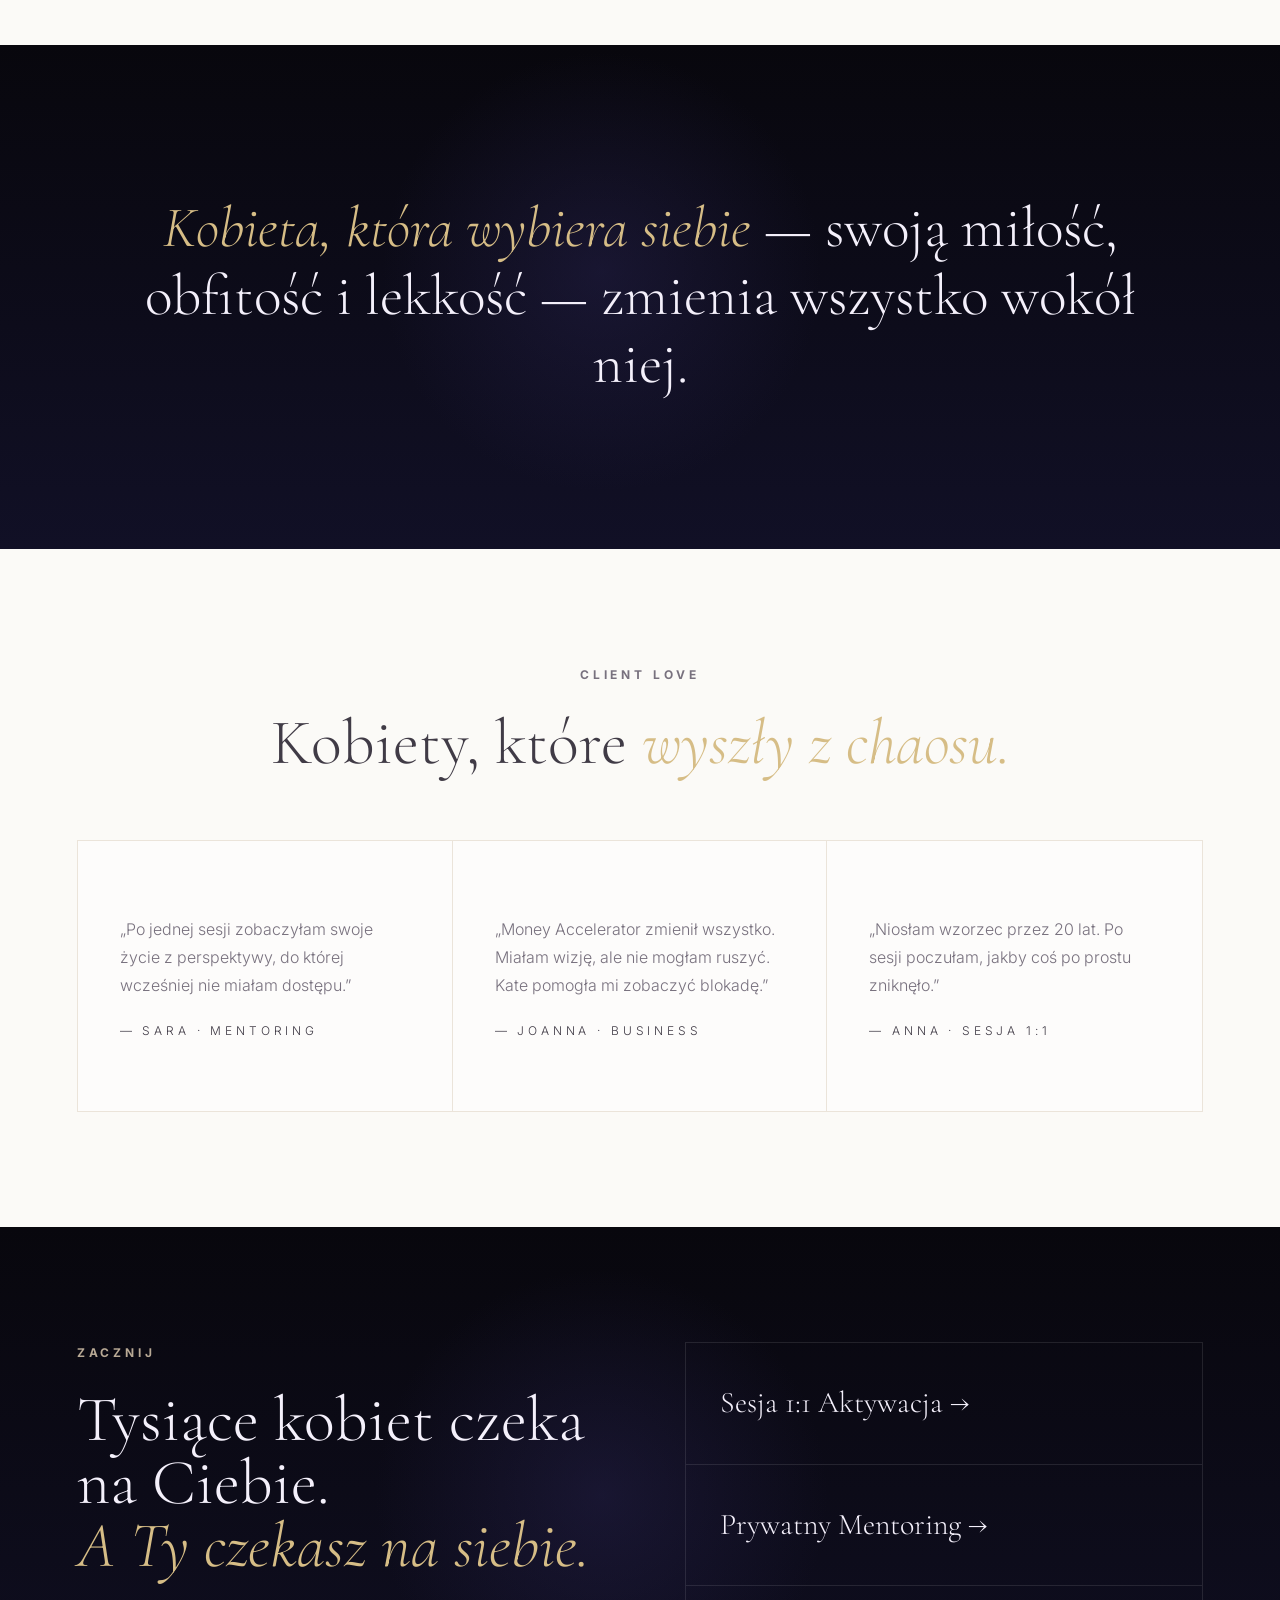
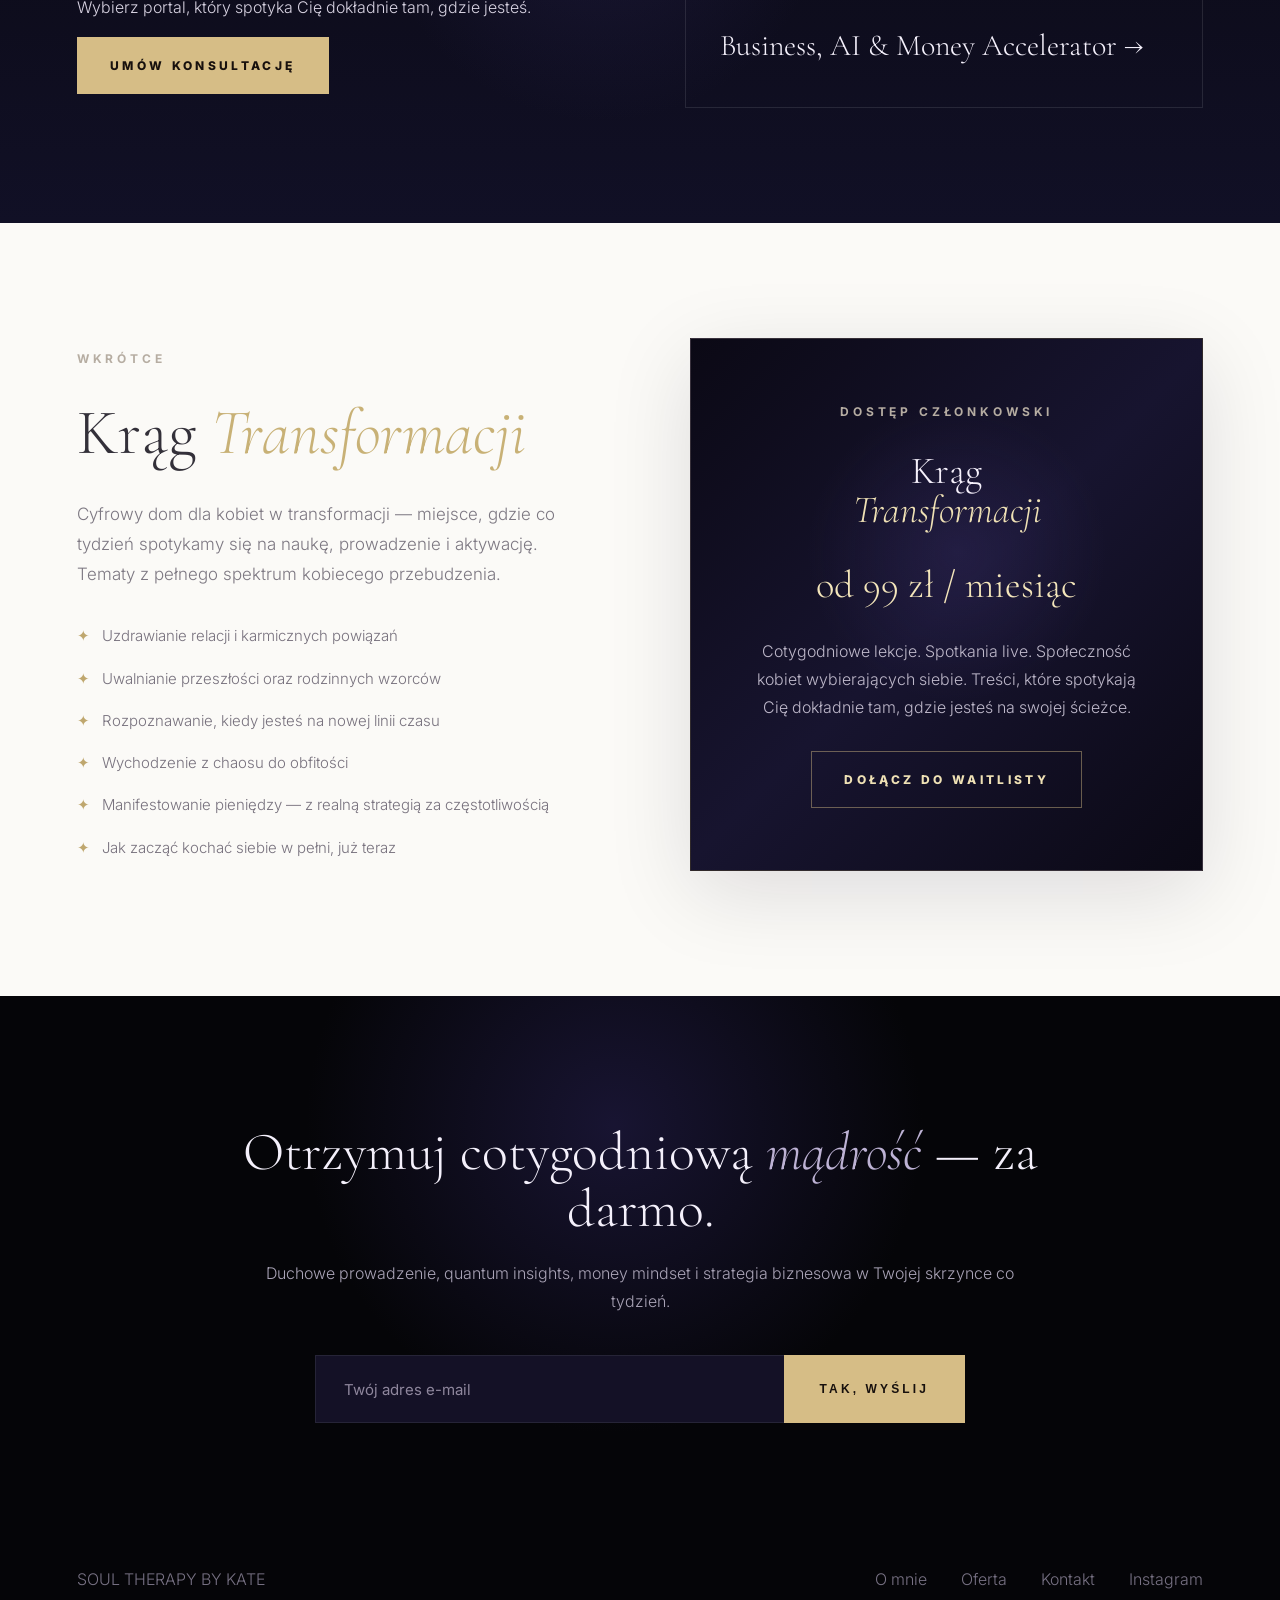
==== commit be85d523: "Fix of membership and contact" ====
--- a/index.html
+++ b/index.html
@@ -19,26 +19,30 @@
       <a href="#proces">Proces</a>
       <a href="contact.html">Kontakt</a>
     </nav>
-    <a class="btn btn-gold" href="https://cal.com/" target="_blank" rel="noopener">Umów sesję</a>
+    <a class="btn" href="https://cal.com/" target="_blank" rel="noopener">Umów sesję</a>
   </header>
 
   <main>
     <section class="hero section-dark">
-      <div class="eyebrow-line"><span></span> INTUICYJNE PROWADZENIE · AKTYWACJA DUSZY · BIZNESOWE PRZEBUDZENIE <span></span></div>
-      <h1><em>Wołam kobiety</em><br>gotowe zamanifestować<br>swoje <i>wymarzone życie</i><br>z lekkością i miłością do siebie.</h1>
-      <p class="small-tags">✦ MIŁOŚĆ DO SIEBIE &nbsp;&nbsp; OBFITOŚĆ &nbsp;&nbsp; LEKKOŚĆ ✦</p>
-      <p class="hero-copy">Dla kobiety, która wychodzi z chaosu i wraca do swojej mocy. Mentoring duchowy, intuicyjne prowadzenie i strategia biznesowa prowadzona duszą — aby odbudować życie na własnych zasadach.</p>
-      <div class="hero-actions">
-        <a class="btn btn-gold" href="#oferta">Zobacz ofertę</a>
-        <a class="text-link" href="#proces">Zobacz jak to działa ↓</a>
+      <div>
+        <div class="eyebrow-line"><span></span> INTUICYJNE PROWADZENIE · AKTYWACJA DUSZY · BIZNESOWE PRZEBUDZENIE <span></span></div>
+        <h1><em>Wołam kobiety</em><br>gotowe zamanifestować<br>swoje <i>wymarzone życie</i><br>z lekkością i miłością do siebie.</h1>
+        <p class="small-tags">✦ MIŁOŚĆ DO SIEBIE &nbsp;&nbsp; OBFITOŚĆ &nbsp;&nbsp; LEKKOŚĆ ✦</p>
+        <p class="hero-copy">Dla kobiety, która wychodzi z chaosu i wraca do swojej mocy. Mentoring duchowy, intuicyjne prowadzenie i strategia biznesowa prowadzona duszą — aby odbudować życie na własnych zasadach.</p>
+        <div class="hero-actions">
+          <a class="btn" href="#oferta">Zobacz ofertę</a>
+          <a class="text-link" href="#proces">Zobacz jak to działa ↓</a>
+        </div>
       </div>
     </section>
 
     <div class="ticker">✦ INTUICYJNE PROWADZENIE ✦ REGRESJA ✦ PRACA Z PODŚWIADOMOŚCIĄ ✦ ASTROLOGIA ✦ AI STRATEGIA ✦ MANIFESTACJA PIENIĘDZY ✦</div>
 
-    <section class="principles section-light">
-      <p class="kicker">TWOJE TRZY FILARY MOCY</p>
-      <h2>Wszystko, co robimy razem, prowadzi tutaj.</h2>
+    <section class="section-light principles">
+      <div class="center">
+        <p class="kicker">TWOJE TRZY FILARY MOCY</p>
+        <h2 class="section-title">Wszystko, co robimy razem, prowadzi tutaj.</h2>
+      </div>
       <div class="cards three">
         <article><div class="letter">S</div><h3>Self-Love</h3><p>Fundament każdej trwałej transformacji. Gdy uczysz się wybierać siebie — w pełni, odważnie i bez przepraszania — wszystko na zewnątrz zaczyna się przesuwać.</p><small>FILAR PIERWSZY</small></article>
         <article><div class="letter">A</div><h3>Abundance</h3><p>Pieniądze, miłość i wolność są Twoim naturalnym prawem, nie nagrodą. Rozpuszczamy podświadome blokady, które trzymały je poza zasięgiem.</p><small>FILAR DRUGI</small></article>
@@ -48,7 +52,7 @@
 
     <section class="guide section-dark" id="omnie-preview">
       <div class="guide-photo">
-        <img src="assets/profile.jpg" alt="Kate — przewodniczka duchowa" onerror="this.style.display='none'; this.parentElement.classList.add('no-photo');">
+        <img src="assets/kate.jpg" alt="Kate — przewodniczka duchowa" onerror="this.style.display='none'; this.parentElement.classList.add('no-photo');">
       </div>
       <div class="guide-copy">
         <p class="kicker">PRZEWODNICZKA</p>
@@ -66,7 +70,10 @@
     </section>
 
     <section class="process section-light" id="proces">
-      <div class="split-head"><div><p class="kicker">PROCES</p><h2>Jak przechodzimy na <em>drugą stronę.</em></h2></div><p>Każda sesja i każdy program opiera się na tej samej transformacyjnej ramie — od pierwszej aktywacji aż po integrację w realnym życiu.</p></div>
+      <div class="split-head">
+        <div><p class="kicker">PROCES</p><h2 class="section-title">Jak przechodzimy na <em>drugą stronę.</em></h2></div>
+        <p>Każda sesja i każdy program opiera się na tej samej transformacyjnej ramie — od pierwszej aktywacji aż po integrację w realnym życiu.</p>
+      </div>
       <div class="cards four">
         <article><span>01</span><h3>Zobacz, czego naprawdę chcesz</h3><p>Zaczynamy od intencji i pragnienia. Nazywamy to, co ma zostać stworzone.</p><small>JASNOŚĆ · INTENCJA · WIZJA</small></article>
         <article><span>02</span><h3>Odkryj blokujące przekonania</h3><p>Wyciągamy na powierzchnię programy, które stoją między Tobą a Twoim pragnieniem.</p><small>PODŚWIADOMOŚĆ · PRACA Z CIENIEM</small></article>
@@ -75,7 +82,7 @@
       </div>
     </section>
 
-    <section class="offer section-dark" id="oferta">
+    <section class="offer-section section-dark" id="oferta">
       <p class="kicker">OFERTA</p>
       <h2>Trzy portale. <em>Jeden kierunek.</em></h2>
       <p class="center-copy">Każda oferta prowadzi przez ten sam proces — od pojedynczej sesji aż po głęboką transformację biznesu i życia.</p>
@@ -88,7 +95,7 @@
 
     <section class="philosophy section-light">
       <p class="kicker">FILOZOFIA</p>
-      <h2>Uzdrowienie od <em>korzenia.</em></h2>
+      <h2 class="section-title">Uzdrowienie od <em>korzenia.</em></h2>
       <div class="philosophy-list">
         <article><span>01</span><h3>Blokady żyją pod powierzchnią</h3><p>To, czego pragniesz, a czego nie możesz dosięgnąć, często ma źródło poza świadomym umysłem.</p></article>
         <article><span>02</span><h3>Częstotliwość jest wszystkim</h3><p>Ludzie, okazje i pieniądze odpowiadają temu, kim jesteś wewnętrznie — nie tylko temu, czego chcesz.</p></article>
@@ -102,8 +109,8 @@
     </section>
 
     <section class="testimonials section-light">
-      <p class="kicker">CLIENT LOVE</p>
-      <h2>Kobiety, które <em>wyszły z chaosu.</em></h2>
+      <p class="kicker center">CLIENT LOVE</p>
+      <h2 class="section-title">Kobiety, które <em>wyszły z chaosu.</em></h2>
       <div class="cards three">
         <article><p>„Po jednej sesji zobaczyłam swoje życie z perspektywy, do której wcześniej nie miałam dostępu.”</p><small>— SARA · MENTORING</small></article>
         <article><p>„Money Accelerator zmienił wszystko. Miałam wizję, ale nie mogłam ruszyć. Kate pomogła mi zobaczyć blokadę.”</p><small>— JOANNA · BUSINESS</small></article>
@@ -112,51 +119,69 @@
     </section>
 
     <section class="cta section-dark">
-      <div><p class="kicker">ZACZNIJ</p><h2>Tysiące kobiet czeka na Ciebie.<br><em>A Ty czekasz na siebie.</em></h2><p>Wybierz portal, który spotyka Cię dokładnie tam, gdzie jesteś.</p><a class="btn btn-gold" href="https://cal.com/" target="_blank" rel="noopener">Umów konsultację</a></div>
-      <div class="cta-links"><a href="https://cal.com/" target="_blank" rel="noopener">Sesja 1:1 Aktywacja →</a><a href="contact.html">Prywatny Mentoring →</a><a href="contact.html">Business, AI & Money Accelerator →</a></div>
+      <div>
+        <p class="kicker">ZACZNIJ</p>
+        <h2>Tysiące kobiet czeka na Ciebie.<br><em>A Ty czekasz na siebie.</em></h2>
+        <p>Wybierz portal, który spotyka Cię dokładnie tam, gdzie jesteś.</p>
+        <a class="btn" href="https://cal.com/" target="_blank" rel="noopener">Umów konsultację</a>
+      </div>
+      <div class="cta-links">
+        <a href="https://cal.com/" target="_blank" rel="noopener">Sesja 1:1 Aktywacja →</a>
+        <a href="contact.html">Prywatny Mentoring →</a>
+        <a href="contact.html">Business, AI & Money Accelerator →</a>
+      </div>
     </section>
-  
-<section class="membership section-light">
-<div class="membership-grid">
-<div class="membership-content">
-<p class="kicker">WKRÓTCE</p>
-<h2>Krąg <em>Transformacji</em></h2>
-<p class="membership-copy">Internetowa przestrzeń dla kobiet, które chcą świadomie tworzyć życie, relacje, finanse i biznes zgodne z głosem swojej duszy.</p>
-<ul class="membership-list">
-<li>Uzdrawianie relacji i starych wzorców</li>
-<li>Praca z podświadomością</li>
-<li>Manifestacja pieniędzy i obfitości</li>
-<li>Transformacja tożsamości</li>
-<li>Cotygodniowe spotkania online</li>
-<li>Społeczność wspierających kobiet</li>
-</ul>
-</div>
-<div class="membership-card"><div class="membership-inner">
-<span class="small-label">DOSTĘP CZŁONKOWSKI</span>
-<h3>Krąg <em>Transformacji</em></h3>
-<div class="membership-price">od 99 zł / miesiąc</div>
-<p>Cotygodniowe transmisje, sesje aktywacyjne, medytacje i przestrzeń wzrostu.</p>
-<a href="contact.html" class="btn btn-gold">Dołącz do listy oczekujących</a>
-</div></div>
-</div>
-</section>
 
-<section class="newsletter section-dark">
-<div class="newsletter-inner">
-<h2>Otrzymuj cotygodniową dawkę inspiracji — za darmo.</h2>
-<p>Duchowość, manifestacja, biznes, AI, pieniądze i rozwój osobisty w Twojej skrzynce.</p>
-<form action="https://formspree.io/f/TWOJ_KOD" method="POST" class="newsletter-form">
-<input type="email" name="email" placeholder="Twój adres e-mail" required>
-<button type="submit">Zapisuję się</button>
-</form>
-</div>
-</section>
+    <section class="membership-section">
+      <div class="membership-grid">
+        <div>
+          <p class="kicker">WKRÓTCE</p>
+          <h2 class="membership-title">Krąg <em>Transformacji</em></h2>
+          <p class="membership-copy">Cyfrowy dom dla kobiet w transformacji — miejsce, gdzie co tydzień spotykamy się na naukę, prowadzenie i aktywację. Tematy z pełnego spektrum kobiecego przebudzenia.</p>
+          <ul class="membership-list">
+            <li>Uzdrawianie relacji i karmicznych powiązań</li>
+            <li>Uwalnianie przeszłości oraz rodzinnych wzorców</li>
+            <li>Rozpoznawanie, kiedy jesteś na nowej linii czasu</li>
+            <li>Wychodzenie z chaosu do obfitości</li>
+            <li>Manifestowanie pieniędzy — z realną strategią za częstotliwością</li>
+            <li>Jak zacząć kochać siebie w pełni, już teraz</li>
+          </ul>
+        </div>
 
-</main>
+        <div class="membership-card">
+          <div>
+            <p class="kicker">DOSTĘP CZŁONKOWSKI</p>
+            <h3>Krąg <em>Transformacji</em></h3>
+            <div class="membership-price">od 99 zł / miesiąc</div>
+            <p>Cotygodniowe lekcje. Spotkania live. Społeczność kobiet wybierających siebie. Treści, które spotykają Cię dokładnie tam, gdzie jesteś na swojej ścieżce.</p>
+            <a href="contact.html" class="btn btn-outline">Dołącz do waitlisty</a>
+          </div>
+        </div>
+      </div>
+    </section>
+
+    <section class="newsletter-section">
+      <div class="newsletter-inner">
+        <h2>Otrzymuj cotygodniową <em>mądrość</em> — za darmo.</h2>
+        <p>Duchowe prowadzenie, quantum insights, money mindset i strategia biznesowa w Twojej skrzynce co tydzień.</p>
+        <form action="https://formspree.io/f/TWOJ_KOD" method="POST" class="newsletter-form">
+          <input type="email" name="email" placeholder="Twój adres e-mail" required>
+          <button type="submit">Tak, wyślij</button>
+        </form>
+      </div>
+    </section>
+  </main>
 
   <footer>
-    <span>SOUL THERAPY BY KATE</span><nav><a href="about.html">O mnie</a><a href="#oferta">Oferta</a><a href="contact.html">Kontakt</a><a href="https://instagram.com/" target="_blank" rel="noopener">Instagram</a></nav>
+    <span>SOUL THERAPY BY KATE</span>
+    <nav>
+      <a href="about.html">O mnie</a>
+      <a href="#oferta">Oferta</a>
+      <a href="contact.html">Kontakt</a>
+      <a href="https://instagram.com/" target="_blank" rel="noopener">Instagram</a>
+    </nav>
   </footer>
+
   <script src="assets/script.js"></script>
 </body>
 </html>
--- a/assets/style.css
+++ b/assets/style.css
@@ -1 +1,810 @@
-:root{--dark:#07070c;--ink:#131316;--navy:#111025;--purple:#17142f;--cream:#f6f2ec;--muted:#8b8790;--lav:#b8abc9;--gold:#d6bd86;--line:rgba(214,189,134,.25);--light-line:#ded8cf}*{box-sizing:border-box}html{scroll-behavior:smooth}body{margin:0;font-family:Inter,Arial,sans-serif;color:#eee;background:var(--dark)}a{color:inherit;text-decoration:none}h1,h2,h3{font-family:"Cormorant Garamond",serif;font-weight:400;line-height:.95;margin:0}em,i{font-family:"Cormorant Garamond",serif;color:var(--gold);font-style:italic}p{line-height:1.8;color:#d6d1d8}.site-header{position:sticky;top:0;z-index:10;height:76px;padding:0 6vw;display:flex;align-items:center;justify-content:space-between;background:rgba(7,7,12,.88);backdrop-filter:blur(12px);border-bottom:1px solid rgba(255,255,255,.04)}.site-header.light{background:rgba(246,242,236,.92);color:var(--ink);border-bottom:1px solid var(--light-line)}.brand,.site-header nav a,.kicker,.small-tags,small,dt{font-size:12px;letter-spacing:.32em;text-transform:uppercase}.brand{color:#d8c8a3;font-weight:600}.site-header nav{display:flex;gap:42px}.site-header nav a{color:#b9b3c2}.light nav a{color:#777}.btn{display:inline-flex;align-items:center;justify-content:center;border:0;padding:18px 32px;font-size:12px;letter-spacing:.28em;text-transform:uppercase;font-weight:700;cursor:pointer}.btn-gold{background:var(--gold);color:#1a150d}.btn-dark{background:#07070c;color:#fff}.text-link{font-size:12px;letter-spacing:.25em;text-transform:uppercase;color:#d8c8a3;font-weight:700}.section-dark{background:radial-gradient(circle at 45% 45%,#161329 0,#090912 35%,#050508 75%)}.section-light{background:var(--cream);color:var(--ink);padding:110px 6vw}.section-light p{color:#777}.hero{min-height:860px;text-align:center;padding:125px 6vw 85px}.eyebrow-line{display:flex;align-items:center;justify-content:center;gap:18px;color:#bfae86;font-size:12px;letter-spacing:.28em}.eyebrow-line span{width:48px;height:1px;background:var(--line)}.hero h1{font-size:clamp(54px,7vw,120px);max-width:980px;margin:55px auto 25px;color:#f6f0fb}.hero h1 em{font-size:1.08em}.hero-copy{max-width:620px;margin:70px auto 32px}.hero-actions{display:flex;gap:34px;justify-content:center;align-items:center}.ticker{white-space:nowrap;overflow:hidden;padding:18px;background:#151127;color:#8f83a8;font-size:12px;letter-spacing:.3em;text-transform:uppercase}.kicker{color:#b8a995}.section-light h2,.process h2,.principles h2{font-size:clamp(44px,4.4vw,76px);text-align:center;color:#38363a;margin:20px 0 70px}.cards{display:grid;border:1px solid #ebe4da}.three{grid-template-columns:repeat(3,1fr)}.four{grid-template-columns:repeat(4,1fr)}.cards article{padding:55px 42px;border-right:1px solid #ebe4da;min-height:260px}.cards article:last-child{border-right:0}.cards h3{font-size:34px;color:#776a93;margin:15px 0}.letter{font-family:"Cormorant Garamond",serif;font-size:66px;color:#ede9e4;text-align:center}.guide{display:grid;grid-template-columns:1fr 1.1fr;gap:7vw;padding:120px 6vw;align-items:center}.guide-photo{min-height:680px;border:1px solid rgba(255,255,255,.12);background:linear-gradient(135deg,#19162f,#0c0b16);position:relative;overflow:hidden}.guide-photo img{width:100%;height:100%;object-fit:cover;display:block;opacity:.88}.guide-photo.no-photo:after{content:'Dodaj zdjęcie: assets/profile.jpg';position:absolute;inset:0;display:grid;place-items:center;color:#8e86a5;letter-spacing:.2em;text-transform:uppercase}.guide h2,.guide h1{font-size:clamp(42px,4.8vw,74px);color:#f4f0fb;margin:18px 0 30px}.star-list{list-style:none;padding:30px 0 0;margin:0}.star-list li{margin:14px 0;color:#cfc7da}.star-list li:before{content:'✦';color:var(--gold);margin-right:12px}.split-head{display:grid;grid-template-columns:1fr 1fr;gap:8vw;align-items:end;margin-bottom:65px}.split-head h2{text-align:left;margin:12px 0}.process .cards article span,.philosophy-list span{font-family:"Cormorant Garamond",serif;font-size:42px;color:#eee}.offer{padding:110px 6vw;text-align:center}.offer h2{font-size:clamp(50px,5vw,86px)}.center-copy{max-width:720px;margin:24px auto 70px}.offer-grid{display:grid;grid-template-columns:1fr 1.1fr 1fr;border:1px solid rgba(255,255,255,.08);text-align:left}.offer-grid article{padding:60px 50px;background:rgba(255,255,255,.025);border-right:1px solid rgba(255,255,255,.08)}.offer-grid article:last-child{border-right:0}.offer-grid .featured{background:rgba(255,255,255,.065)}.offer-grid h3{font-size:42px;color:#f4f0fb;margin:25px 0}.offer-grid ul{padding-left:18px;color:#c9c4d2;line-height:2}.offer-grid a{display:inline-block;margin-top:24px;color:#d8c8a3;letter-spacing:.2em;text-transform:uppercase;font-size:12px;font-weight:700}.philosophy h2{text-align:left}.philosophy-list{display:grid;gap:50px;margin-left:40%;max-width:850px}.philosophy-list h3{font-size:30px;color:#4b4652}.quote{padding:150px 10vw;text-align:center}.quote h2{font-size:clamp(42px,4.5vw,78px);max-width:1050px;margin:auto;color:#f4f0fb}.testimonials h2{text-align:center}.cta{display:grid;grid-template-columns:1fr 1fr;gap:7vw;padding:110px 6vw}.cta h2{font-size:clamp(46px,5vw,86px);color:#f4f0fb}.cta-links{display:grid;border:1px solid rgba(255,255,255,.1)}.cta-links a{padding:34px;border-bottom:1px solid rgba(255,255,255,.1);font-family:"Cormorant Garamond",serif;font-size:30px;color:#f4f0fb}.cta-links a:last-child{border-bottom:0}footer{display:flex;justify-content:space-between;gap:30px;padding:50px 6vw;background:#050508;color:#777}.light-footer{background:var(--cream);color:#777}footer nav{display:flex;gap:30px}.page-hero{padding-top:150px}.wide-copy{max-width:900px;margin:auto;text-align:center}.light-body{background:var(--cream);color:var(--ink)}.contact-page{min-height:calc(100vh - 160px);display:grid;grid-template-columns:.9fr 1.1fr;gap:8vw;padding:90px 6vw 80px;background:var(--cream);color:var(--ink)}.contact-info h1{font-size:clamp(66px,6vw,120px);margin:45px 0}.contact-info p{color:#777;max-width:520px}.contact-info dl{margin-top:70px}.contact-info dt{color:#b2aa9e;margin-top:32px}.contact-info dd{margin:10px 0 0;color:#222}.contact-info dd a{text-decoration:underline}.contact-form{display:grid;gap:22px}.contact-form label{display:grid;gap:14px;border-top:1px solid #cbc5bb;padding-top:28px;font-size:12px;letter-spacing:.32em;text-transform:uppercase;color:#b2aa9e}.contact-form input,.contact-form textarea,.contact-form select{border:0;background:transparent;font:400 20px Inter,sans-serif;color:#333;outline:0;padding:0 0 18px}.contact-form textarea{min-height:180px;resize:vertical}.form-bottom{display:flex;align-items:end;justify-content:space-between;gap:25px;margin-top:30px}.form-bottom p{color:#b2aa9e;margin:0}.form-bottom .btn{min-width:270px}@media(max-width:900px){.site-header{height:auto;flex-wrap:wrap;padding:18px 5vw;gap:18px}.site-header nav{order:3;width:100%;justify-content:space-between;gap:10px}.site-header nav a{font-size:10px}.hero{min-height:auto;padding-top:90px}.hero-actions,.form-bottom,footer{flex-direction:column;align-items:flex-start}.three,.four,.guide,.split-head,.offer-grid,.cta,.contact-page{grid-template-columns:1fr}.cards article,.offer-grid article{border-right:0;border-bottom:1px solid #ebe4da}.guide-photo{min-height:460px}.philosophy-list{margin-left:0}.contact-page{padding-top:60px}}
+
+:root{
+  --black:#050508;
+  --ink:#0a0912;
+  --navy:#111026;
+  --navy-2:#17132d;
+  --cream:#f8f5ef;
+  --paper:#fbfaf7;
+  --text:#f4f0fb;
+  --muted:#8f879d;
+  --soft:#d8d3e2;
+  --gold:#d6bd86;
+  --gold-light:#efe1b5;
+  --line:rgba(214,189,134,.20);
+  --light-line:#e6ded3;
+  --light-text:#403b46;
+  --max:1320px;
+}
+
+*{box-sizing:border-box}
+
+html{scroll-behavior:smooth}
+
+body{
+  margin:0;
+  background:var(--black);
+  color:var(--text);
+  font-family:Inter,Arial,sans-serif;
+  font-weight:300;
+  line-height:1.75;
+}
+
+a{color:inherit;text-decoration:none}
+
+img{max-width:100%;display:block}
+
+h1,h2,h3{
+  font-family:"Cormorant Garamond",serif;
+  font-weight:300;
+  line-height:.98;
+  margin:0;
+}
+
+em,i{
+  font-family:"Cormorant Garamond",serif;
+  font-style:italic;
+  color:var(--gold);
+}
+
+p{color:#d8d3e2}
+
+.container{
+  width:min(var(--max),calc(100% - 80px));
+  margin:0 auto;
+}
+
+.site-header{
+  position:sticky;
+  top:0;
+  z-index:50;
+  height:82px;
+  padding:0 6vw;
+  display:flex;
+  align-items:center;
+  justify-content:space-between;
+  gap:28px;
+  background:rgba(7,7,12,.92);
+  backdrop-filter:blur(14px);
+  border-bottom:1px solid rgba(214,189,134,.12);
+}
+
+.brand{
+  font-family:"Cormorant Garamond",serif;
+  letter-spacing:.30em;
+  text-transform:uppercase;
+  font-size:16px;
+  font-weight:600;
+  color:var(--gold-light);
+  white-space:nowrap;
+}
+
+.site-header nav{
+  display:flex;
+  align-items:center;
+  gap:46px;
+}
+
+.site-header nav a,
+.kicker,
+.small-tags,
+small,
+.label{
+  font-size:12px;
+  letter-spacing:.32em;
+  text-transform:uppercase;
+}
+
+.site-header nav a{
+  color:#b9b0c9;
+  font-weight:500;
+}
+
+.btn{
+  display:inline-flex;
+  align-items:center;
+  justify-content:center;
+  min-height:54px;
+  padding:17px 32px;
+  border:1px solid rgba(214,189,134,.48);
+  background:var(--gold);
+  color:#17100d;
+  font-size:12px;
+  letter-spacing:.28em;
+  text-transform:uppercase;
+  font-weight:800;
+  cursor:pointer;
+  transition:.25s ease;
+}
+
+.btn:hover{transform:translateY(-1px);filter:brightness(1.04)}
+
+.btn-dark{
+  background:#06050a;
+  color:#fff;
+  border-color:#06050a;
+}
+
+.btn-outline{
+  background:transparent;
+  color:var(--gold-light);
+  border-color:rgba(214,189,134,.45);
+}
+
+.text-link{
+  color:var(--gold-light);
+  font-size:12px;
+  letter-spacing:.24em;
+  text-transform:uppercase;
+  font-weight:800;
+}
+
+.section-dark{
+  background:
+    radial-gradient(circle at 47% 45%,rgba(48,42,96,.35),transparent 30%),
+    linear-gradient(180deg,#08070d 0%,#111026 100%);
+}
+
+.section-light{
+  background:var(--paper);
+  color:var(--light-text);
+}
+
+.kicker{
+  color:#b8a995;
+  font-weight:700;
+  margin:0 0 26px;
+}
+
+.hero{
+  min-height:880px;
+  text-align:center;
+  display:grid;
+  place-items:center;
+  padding:110px 6vw 80px;
+  overflow:hidden;
+}
+
+.hero .eyebrow-line{
+  display:flex;
+  align-items:center;
+  justify-content:center;
+  gap:18px;
+  color:#bfae86;
+  font-size:12px;
+  letter-spacing:.28em;
+  text-transform:uppercase;
+}
+
+.eyebrow-line span{
+  width:58px;
+  height:1px;
+  background:var(--line);
+}
+
+.hero h1{
+  font-size:clamp(54px,7.4vw,120px);
+  max-width:1040px;
+  margin:48px auto 25px;
+  color:#f7f2fb;
+  letter-spacing:-.045em;
+}
+
+.hero h1 em{
+  display:inline-block;
+  color:var(--gold-light);
+  font-size:1.08em;
+}
+
+.hero h1 i{color:#bdb2d4}
+
+.small-tags{
+  color:var(--gold);
+  margin:32px 0 0;
+}
+
+.hero-copy{
+  max-width:660px;
+  margin:70px auto 34px;
+  font-size:15px;
+}
+
+.hero-actions{
+  display:flex;
+  justify-content:center;
+  align-items:center;
+  gap:34px;
+}
+
+.ticker{
+  white-space:nowrap;
+  overflow:hidden;
+  padding:18px 0;
+  background:#15102c;
+  color:#8f83a8;
+  border-top:1px solid rgba(214,189,134,.15);
+  border-bottom:1px solid rgba(214,189,134,.15);
+  font-size:12px;
+  letter-spacing:.30em;
+  text-transform:uppercase;
+}
+
+.section-light{
+  padding:115px 6vw;
+}
+
+.section-light p{color:#78717e}
+
+.section-title{
+  font-family:"Cormorant Garamond",serif;
+  font-size:clamp(46px,5vw,82px);
+  font-weight:300;
+  line-height:1;
+  margin:0 0 65px;
+  color:inherit;
+}
+
+.center{text-align:center}
+
+.cards{
+  display:grid;
+  border:1px solid #ebe4da;
+}
+
+.three{grid-template-columns:repeat(3,1fr)}
+.four{grid-template-columns:repeat(4,1fr)}
+
+.cards article{
+  padding:58px 42px;
+  min-height:270px;
+  border-right:1px solid #ebe4da;
+  background:rgba(255,255,255,.50);
+}
+
+.cards article:last-child{border-right:0}
+
+.cards h3{
+  font-size:34px;
+  color:#776a93;
+  margin:16px 0 18px;
+}
+
+.letter{
+  font-family:"Cormorant Garamond",serif;
+  font-size:66px;
+  color:#eee9e3;
+  text-align:center;
+}
+
+.guide{
+  display:grid;
+  grid-template-columns:1fr 1.1fr;
+  gap:7vw;
+  padding:120px 6vw;
+  align-items:center;
+}
+
+.guide-photo{
+  min-height:680px;
+  border:1px solid rgba(255,255,255,.12);
+  background:linear-gradient(135deg,#19162f,#0c0b16);
+  position:relative;
+  overflow:hidden;
+}
+
+.guide-photo img{
+  width:100%;
+  height:100%;
+  object-fit:cover;
+  opacity:.90;
+}
+
+.guide-photo.no-photo:after{
+  content:'Dodaj zdjęcie: assets/kate.jpg';
+  position:absolute;
+  inset:0;
+  display:grid;
+  place-items:center;
+  color:#8e86a5;
+  letter-spacing:.2em;
+  text-transform:uppercase;
+}
+
+.guide h2,
+.guide h1{
+  font-size:clamp(42px,4.8vw,74px);
+  color:#f4f0fb;
+  margin:18px 0 30px;
+}
+
+.star-list{
+  list-style:none;
+  padding:30px 0 0;
+  margin:0 0 28px;
+}
+
+.star-list li{
+  margin:14px 0;
+  color:#cfc7da;
+}
+
+.star-list li:before{
+  content:'✦';
+  color:var(--gold);
+  margin-right:12px;
+}
+
+.split-head{
+  display:grid;
+  grid-template-columns:1fr 1fr;
+  gap:8vw;
+  align-items:end;
+  margin-bottom:65px;
+}
+
+.split-head h2{
+  text-align:left;
+  margin:12px 0 0;
+}
+
+.process .cards article span,
+.philosophy-list span{
+  font-family:"Cormorant Garamond",serif;
+  font-size:42px;
+  color:#ebe7ee;
+}
+
+.offer-section{
+  padding:115px 6vw;
+  text-align:center;
+}
+
+.offer-section h2{
+  font-size:clamp(50px,5vw,88px);
+}
+
+.center-copy{
+  max-width:760px;
+  margin:24px auto 70px;
+}
+
+.offer-grid{
+  display:grid;
+  grid-template-columns:1fr 1.1fr 1fr;
+  border:1px solid rgba(255,255,255,.10);
+  text-align:left;
+}
+
+.offer-grid article{
+  padding:60px 50px;
+  background:rgba(255,255,255,.025);
+  border-right:1px solid rgba(255,255,255,.08);
+}
+
+.offer-grid article:last-child{border-right:0}
+.offer-grid .featured{background:rgba(255,255,255,.065)}
+
+.offer-grid h3{
+  font-size:42px;
+  color:#f4f0fb;
+  margin:25px 0;
+}
+
+.offer-grid ul{
+  padding-left:18px;
+  color:#c9c4d2;
+  line-height:2;
+}
+
+.offer-grid a{
+  display:inline-block;
+  margin-top:24px;
+  color:#d8c8a3;
+  letter-spacing:.2em;
+  text-transform:uppercase;
+  font-size:12px;
+  font-weight:800;
+}
+
+.philosophy h2{text-align:left}
+
+.philosophy-list{
+  display:grid;
+  gap:54px;
+  margin-left:40%;
+  max-width:850px;
+}
+
+.philosophy-list h3{
+  font-size:30px;
+  color:#4b4652;
+  margin:8px 0 0;
+}
+
+.quote{
+  padding:150px 10vw;
+  text-align:center;
+}
+
+.quote h2{
+  font-size:clamp(42px,4.5vw,78px);
+  max-width:1060px;
+  margin:auto;
+  color:#f4f0fb;
+  line-height:1.18;
+}
+
+.testimonials h2{text-align:center}
+
+.cta{
+  display:grid;
+  grid-template-columns:1fr 1fr;
+  gap:7vw;
+  padding:115px 6vw;
+}
+
+.cta h2{
+  font-size:clamp(46px,5vw,86px);
+  color:#f4f0fb;
+}
+
+.cta-links{
+  display:grid;
+  border:1px solid rgba(255,255,255,.10);
+}
+
+.cta-links a{
+  padding:34px;
+  border-bottom:1px solid rgba(255,255,255,.10);
+  font-family:"Cormorant Garamond",serif;
+  font-size:30px;
+  color:#f4f0fb;
+}
+
+.cta-links a:last-child{border-bottom:0}
+
+/* MEMBERSHIP — corrected to match reference */
+.membership-section{
+  background:var(--paper);
+  color:#3d3942;
+  padding:115px 6vw 125px;
+}
+
+.membership-grid{
+  display:grid;
+  grid-template-columns:1.02fr 1fr;
+  gap:90px;
+  align-items:center;
+}
+
+.membership-section .kicker{
+  color:#b6ada2;
+  margin-bottom:30px;
+}
+
+.membership-title{
+  font-size:clamp(54px,5vw,92px);
+  line-height:1.05;
+  color:#333039;
+  margin-bottom:34px;
+}
+
+.membership-title em{color:#c8b176}
+
+.membership-copy{
+  max-width:720px;
+  font-size:17px;
+  color:#7d7882;
+  margin-bottom:28px;
+}
+
+.membership-list{
+  list-style:none;
+  padding:0;
+  margin:34px 0 0;
+  display:grid;
+  gap:16px;
+}
+
+.membership-list li{
+  color:#77717d;
+  font-size:15px;
+}
+
+.membership-list li:before{
+  content:'✦';
+  color:#bfa76e;
+  margin-right:12px;
+}
+
+.membership-card{
+  min-height:370px;
+  background:
+    radial-gradient(circle at 52% 40%,rgba(67,55,123,.28),transparent 36%),
+    linear-gradient(135deg,#0b0915,#17142f 50%,#0b0915);
+  color:#f5f0fb;
+  display:grid;
+  place-items:center;
+  padding:62px;
+  text-align:center;
+  border:1px solid rgba(214,189,134,.18);
+  box-shadow:0 22px 80px rgba(14,10,32,.12);
+}
+
+.membership-card h3{
+  font-size:clamp(32px,3vw,52px);
+  line-height:1.02;
+  margin:18px 0 22px;
+}
+
+.membership-card h3 em{
+  display:block;
+  color:var(--gold-light);
+}
+
+.membership-price{
+  font-family:"Cormorant Garamond",serif;
+  font-size:clamp(34px,3vw,48px);
+  margin:18px 0;
+  color:#f4e6bb;
+}
+
+.membership-card p{
+  max-width:520px;
+  margin:0 auto 30px;
+  color:#beb8ca;
+}
+
+/* NEWSLETTER — corrected to match reference */
+.newsletter-section{
+  background:
+    radial-gradient(circle at 48% 25%,rgba(25,21,52,.95),transparent 40%),
+    #050508;
+  color:#f4f0fb;
+  text-align:center;
+  padding:128px 6vw 90px;
+}
+
+.newsletter-inner{
+  max-width:940px;
+  margin:0 auto;
+}
+
+.newsletter-section h2{
+  font-size:clamp(42px,4.2vw,72px);
+  line-height:1.05;
+  color:#f4f0fb;
+  margin:0;
+}
+
+.newsletter-section h2 em{
+  color:#bdb2d4;
+}
+
+.newsletter-section p{
+  max-width:800px;
+  margin:22px auto 40px;
+  color:#a9a3b6;
+}
+
+.newsletter-form{
+  max-width:650px;
+  margin:0 auto;
+  display:flex;
+  justify-content:center;
+}
+
+.newsletter-form input{
+  flex:1;
+  min-height:68px;
+  border:1px solid rgba(255,255,255,.08);
+  border-right:0;
+  background:#141126;
+  color:#fff;
+  padding:0 28px;
+  font:400 15px Inter,Arial,sans-serif;
+  outline:0;
+}
+
+.newsletter-form input::placeholder{color:#8f879d}
+
+.newsletter-form button{
+  min-height:68px;
+  border:0;
+  background:var(--gold);
+  color:#17100d;
+  padding:0 36px;
+  font-size:12px;
+  letter-spacing:.26em;
+  text-transform:uppercase;
+  font-weight:800;
+  cursor:pointer;
+}
+
+/* CONTACT — consistent premium style */
+body.contact-body{
+  background:#f8f5ef;
+  color:#3d3942;
+}
+
+.contact-page{
+  min-height:calc(100vh - 82px);
+  display:grid;
+  grid-template-columns:.9fr 1.1fr;
+  gap:8vw;
+  padding:110px 6vw 95px;
+  background:
+    radial-gradient(circle at 20% 86%,rgba(214,189,134,.16),transparent 28%),
+    var(--cream);
+  color:#3d3942;
+}
+
+.contact-info h1{
+  font-size:clamp(68px,7vw,126px);
+  line-height:.90;
+  margin:44px 0 42px;
+  color:#17151a;
+}
+
+.contact-info h1 em{
+  display:block;
+  color:#9d8e73;
+}
+
+.contact-info p{
+  color:#766f78;
+  max-width:520px;
+  font-size:17px;
+}
+
+.contact-info dl{
+  margin-top:70px;
+}
+
+.contact-info dt{
+  color:#b0a796;
+  margin-top:30px;
+  font-size:12px;
+  letter-spacing:.32em;
+  text-transform:uppercase;
+  font-weight:700;
+}
+
+.contact-info dd{
+  margin:10px 0 0;
+  color:#2e2932;
+}
+
+.contact-info dd a{
+  text-decoration:underline;
+  text-underline-offset:4px;
+}
+
+.contact-form{
+  display:grid;
+  gap:0;
+}
+
+.contact-form label{
+  display:grid;
+  gap:16px;
+  border-top:1px solid #d5cec3;
+  padding:28px 0 26px;
+  font-size:12px;
+  letter-spacing:.32em;
+  text-transform:uppercase;
+  color:#b0a796;
+  font-weight:700;
+}
+
+.contact-form input,
+.contact-form textarea,
+.contact-form select{
+  border:0;
+  background:transparent;
+  font:400 20px Inter,Arial,sans-serif;
+  color:#3c3641;
+  outline:0;
+  padding:0;
+}
+
+.contact-form textarea{
+  min-height:185px;
+  resize:vertical;
+}
+
+.contact-form ::placeholder{color:#b9b0a4}
+
+.form-bottom{
+  display:flex;
+  align-items:end;
+  justify-content:space-between;
+  gap:30px;
+  border-top:1px solid #d5cec3;
+  padding-top:34px;
+  margin-top:4px;
+}
+
+.form-bottom p{
+  color:#aaa196;
+  margin:0;
+}
+
+.light-footer,
+footer{
+  display:flex;
+  justify-content:space-between;
+  gap:30px;
+  padding:52px 6vw;
+  background:#050508;
+  color:#777183;
+}
+
+.light-footer{
+  background:#f8f5ef;
+  color:#807982;
+  border-top:1px solid #e6ded3;
+}
+
+footer nav{
+  display:flex;
+  gap:34px;
+}
+
+/* Simple About page */
+.page-hero{
+  padding-top:140px;
+}
+
+.wide-copy{
+  max-width:900px;
+  margin:auto;
+  text-align:center;
+}
+
+@media(max-width:900px){
+  .container{width:calc(100% - 36px)}
+  .site-header{
+    height:auto;
+    flex-wrap:wrap;
+    padding:18px 5vw;
+  }
+  .site-header nav{
+    order:3;
+    width:100%;
+    justify-content:space-between;
+    gap:10px;
+  }
+  .site-header nav a{font-size:10px}
+  .hero{min-height:auto;padding-top:90px}
+  .hero-actions,
+  .form-bottom,
+  footer,
+  .light-footer{
+    flex-direction:column;
+    align-items:flex-start;
+  }
+  .three,
+  .four,
+  .guide,
+  .split-head,
+  .offer-grid,
+  .cta,
+  .contact-page,
+  .membership-grid{
+    grid-template-columns:1fr;
+  }
+  .cards article,
+  .offer-grid article{
+    border-right:0;
+    border-bottom:1px solid #ebe4da;
+  }
+  .guide-photo{min-height:460px}
+  .philosophy-list{margin-left:0}
+  .newsletter-form{flex-direction:column}
+  .newsletter-form input{border-right:1px solid rgba(255,255,255,.08)}
+  .newsletter-form button{width:100%}
+  .membership-card{padding:44px 24px}
+  .membership-section{padding:80px 5vw}
+  .contact-page{padding:70px 5vw}
+}
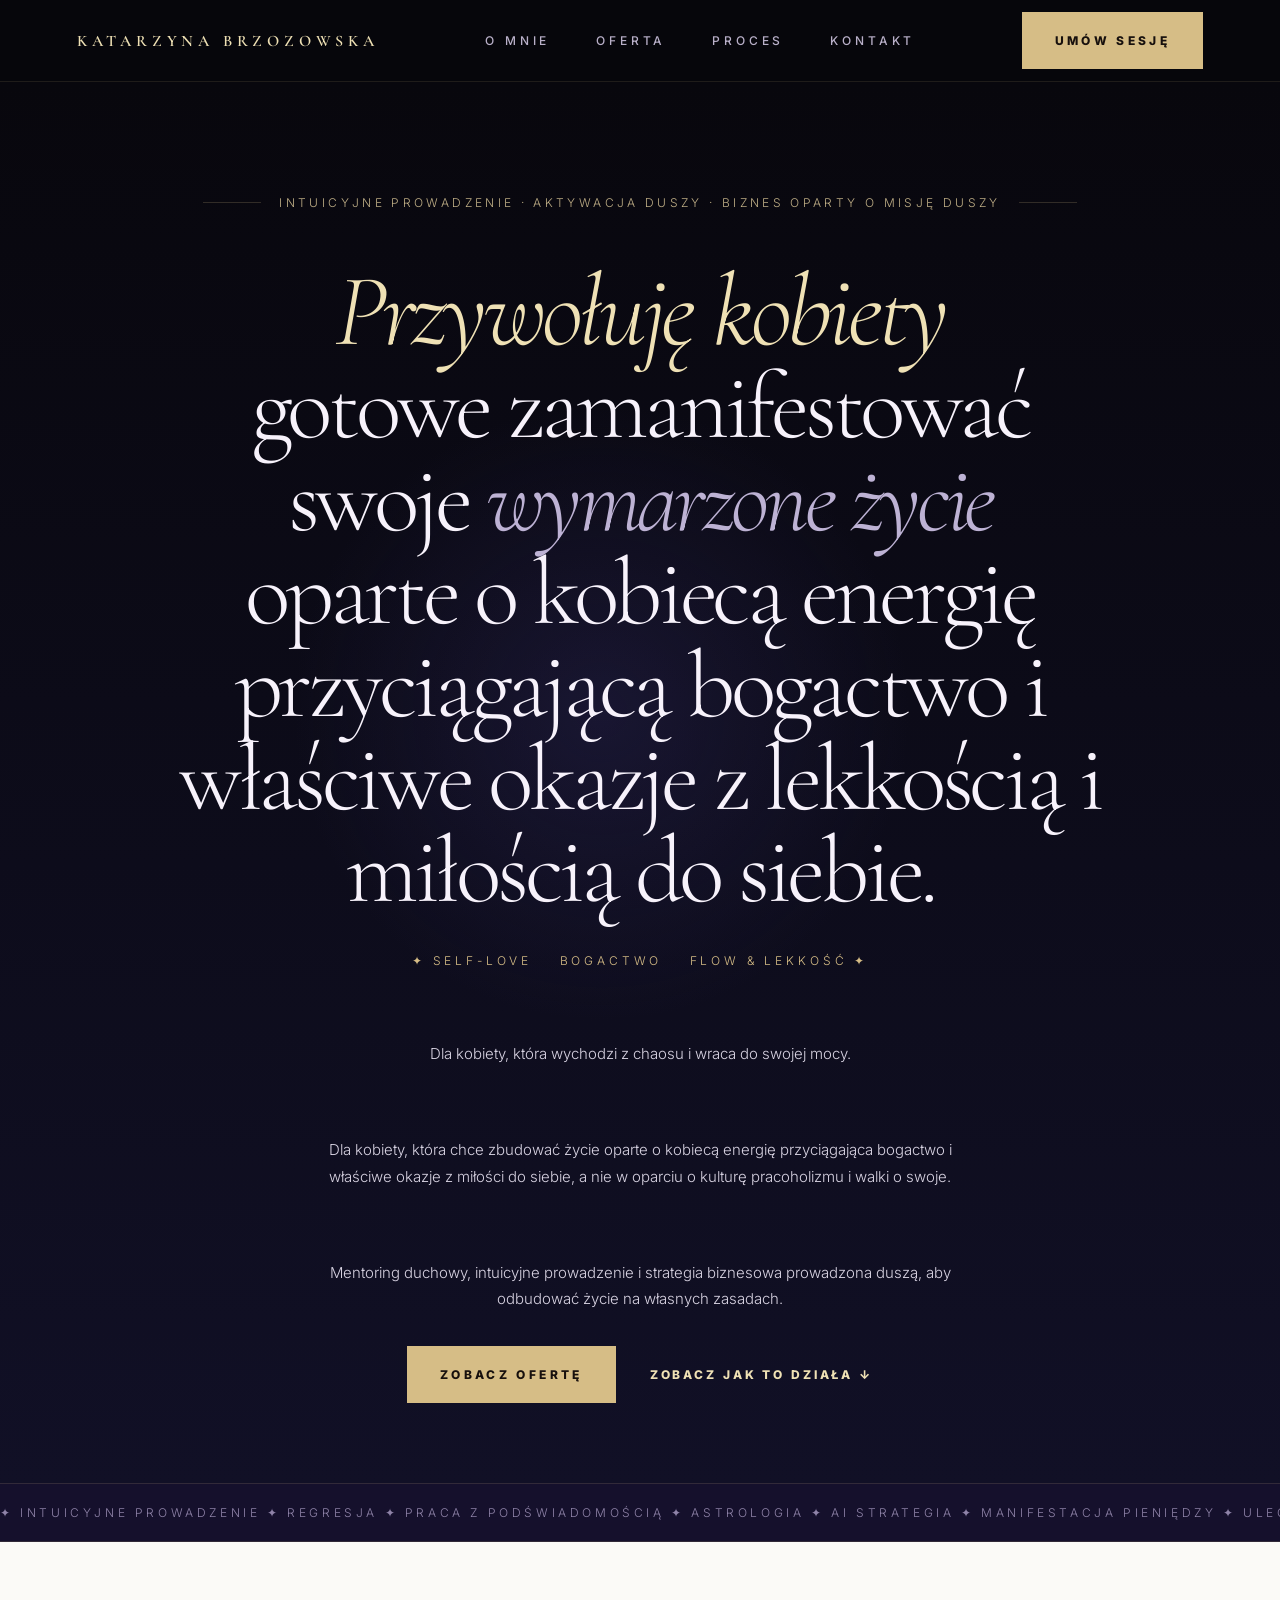
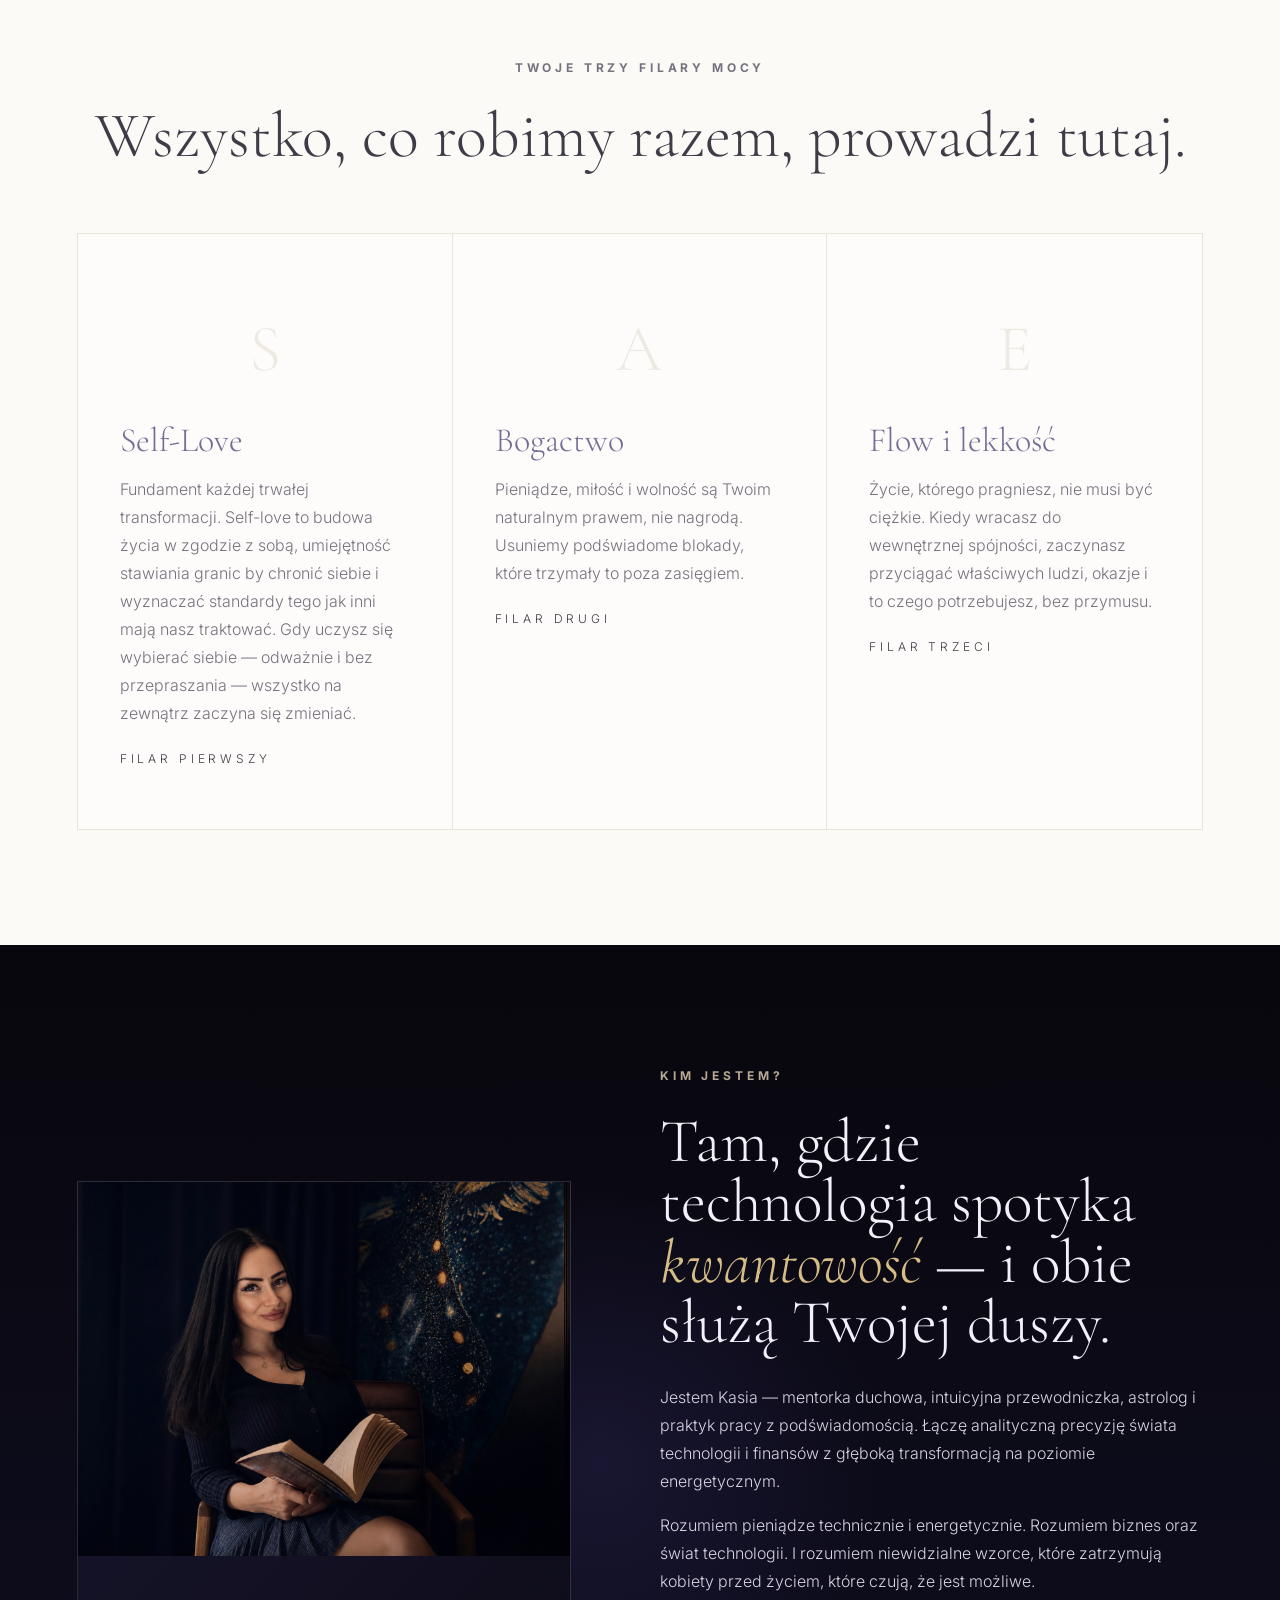
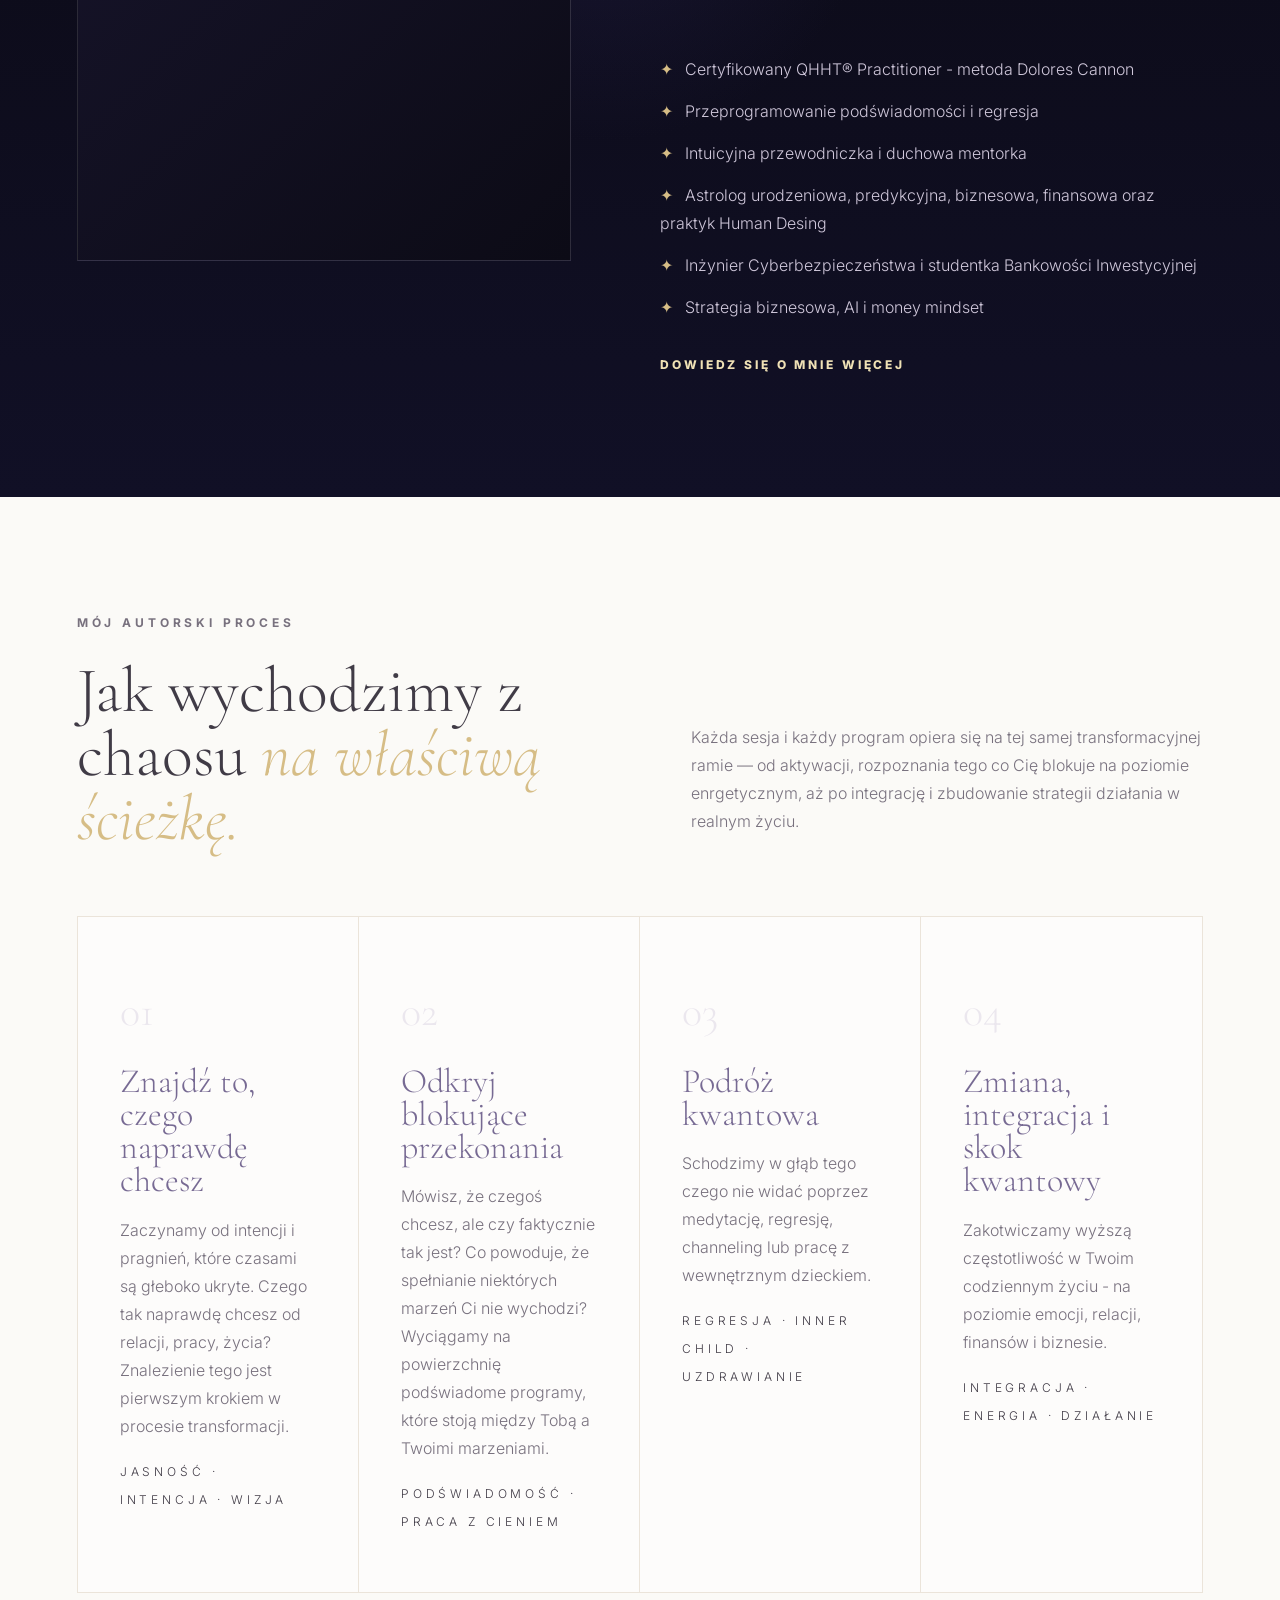
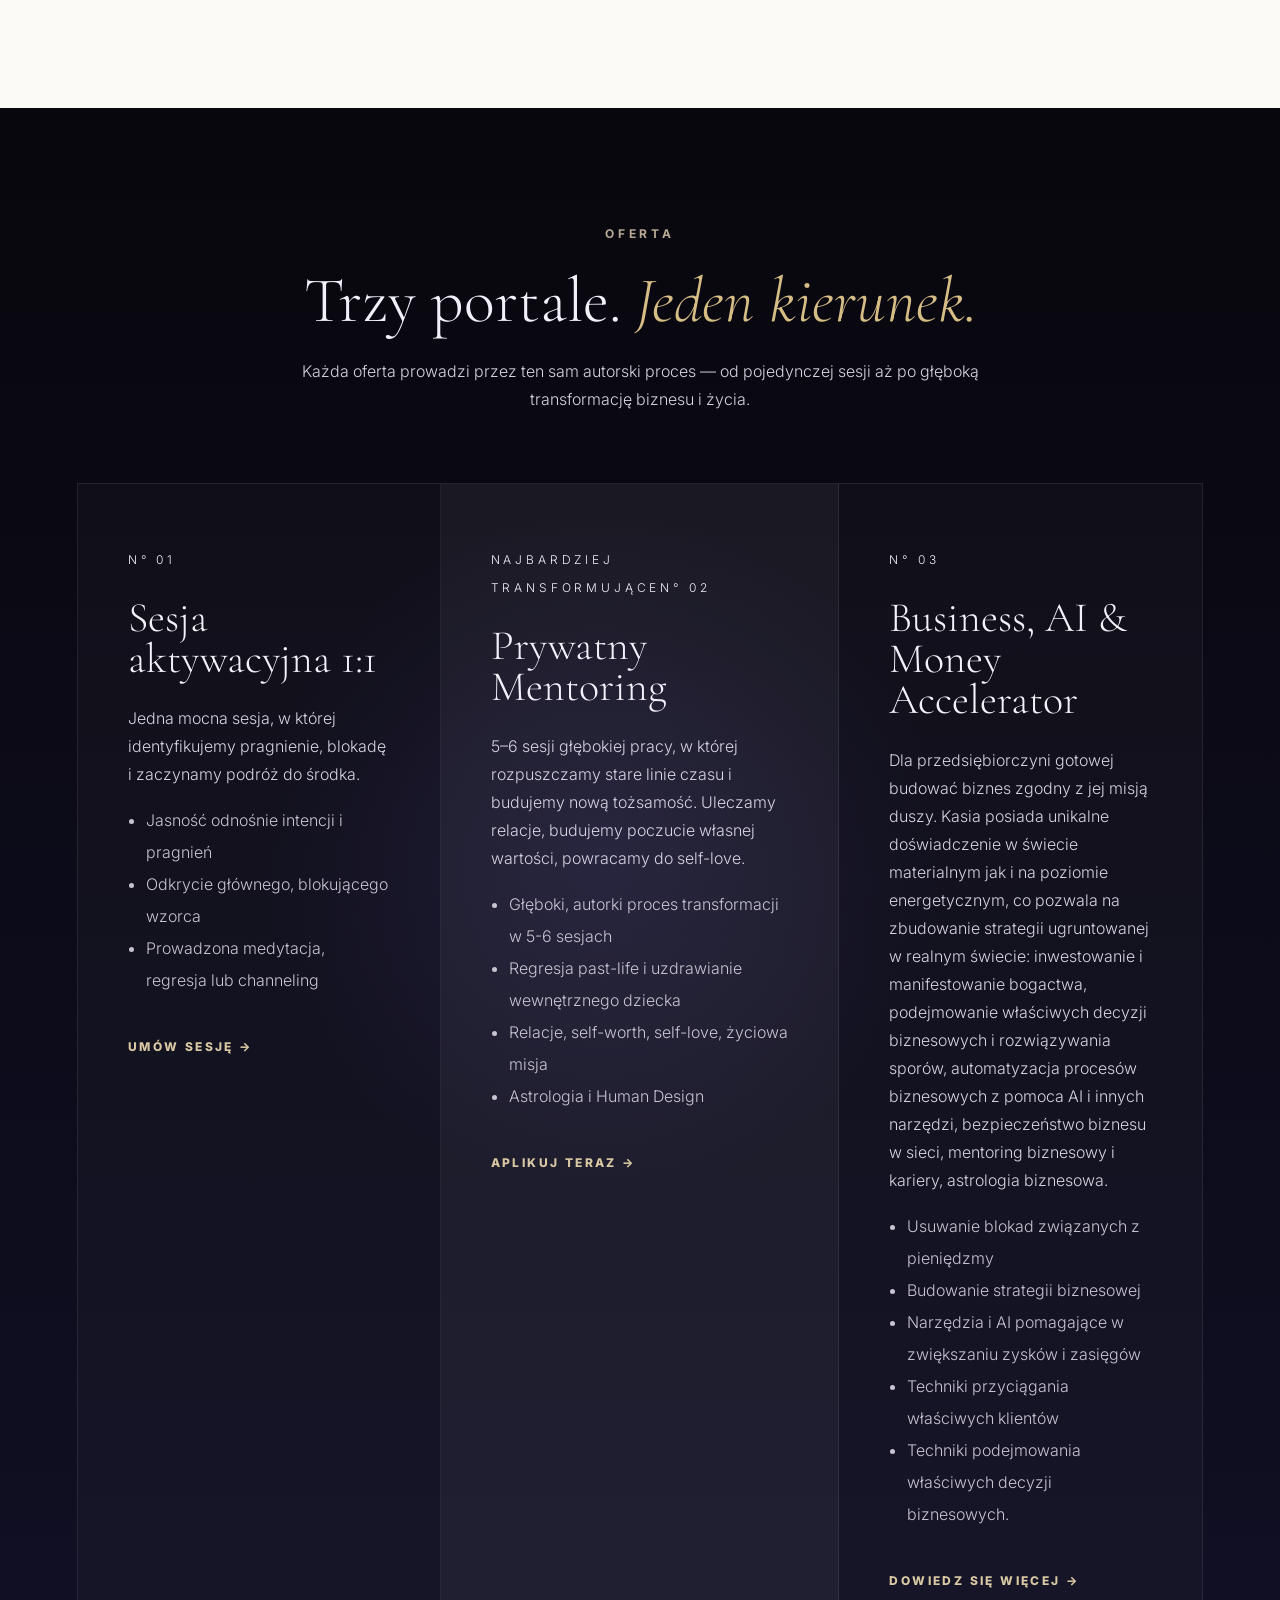
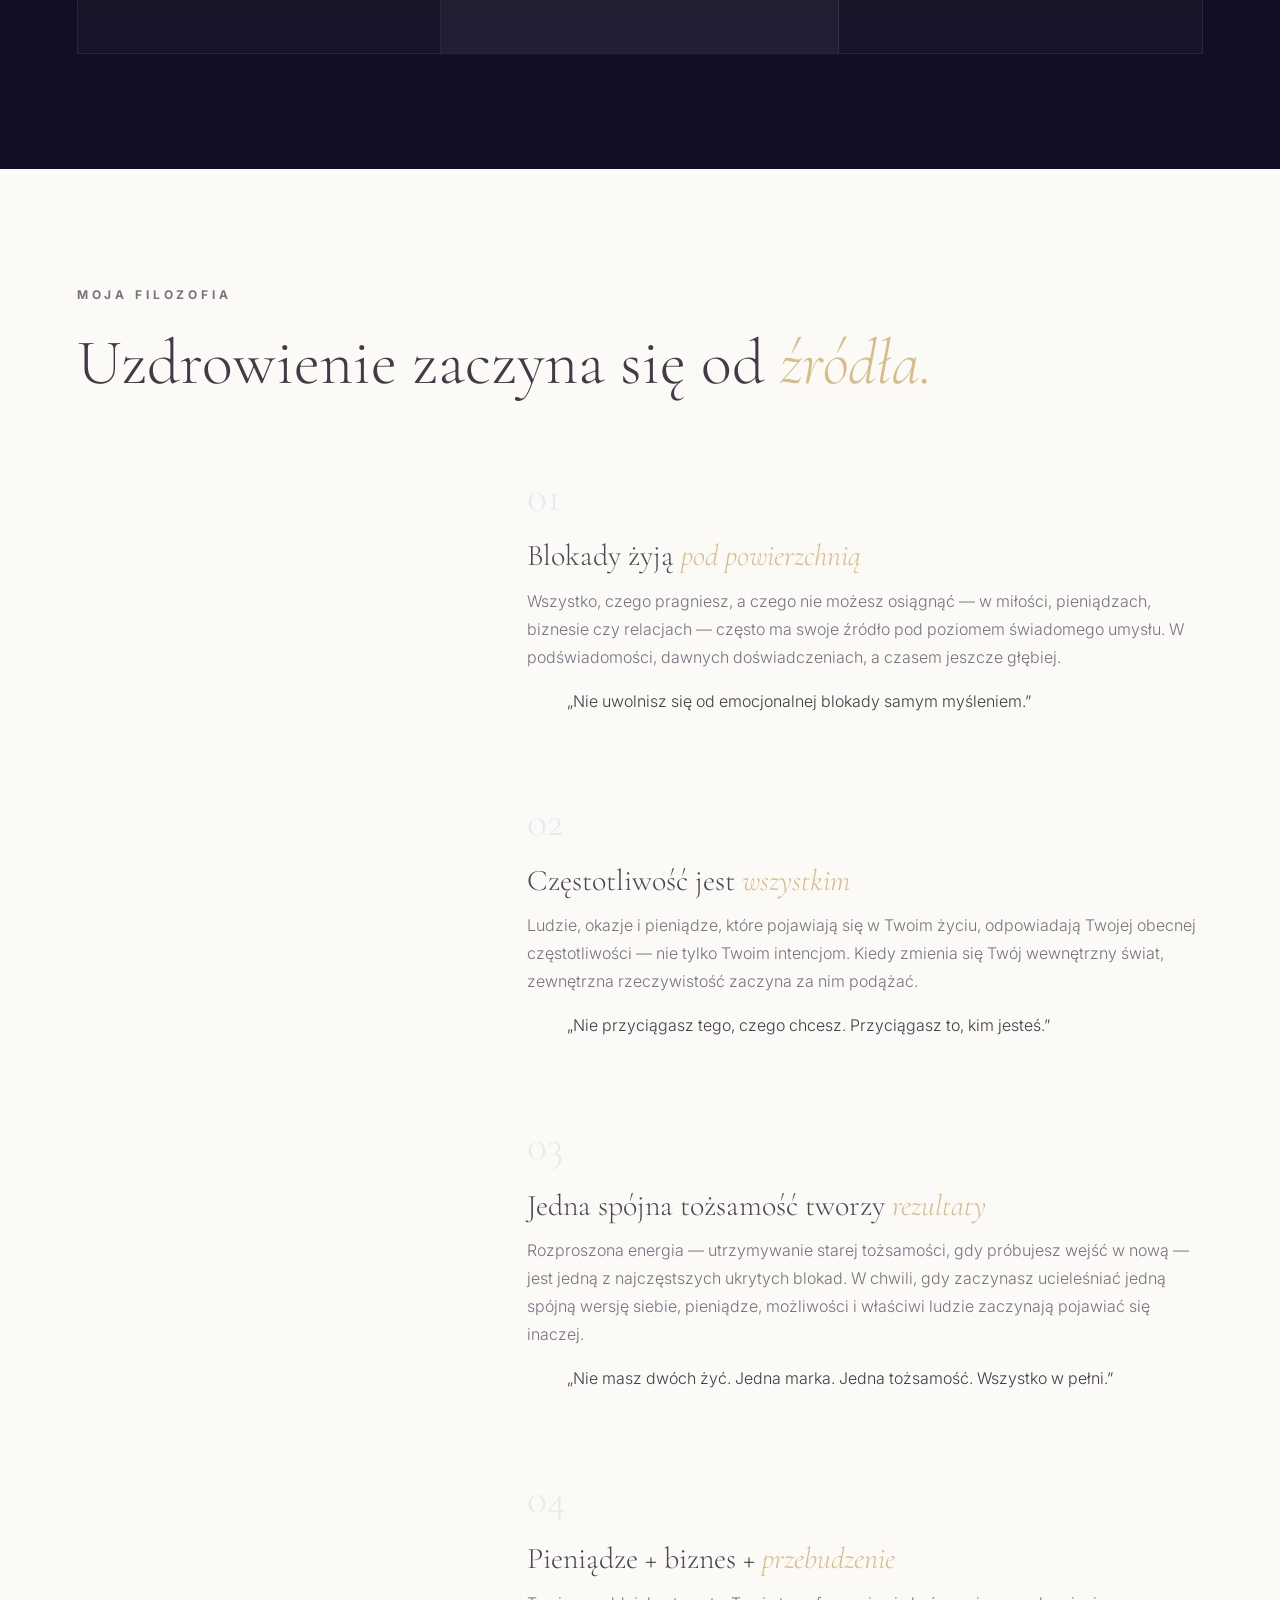
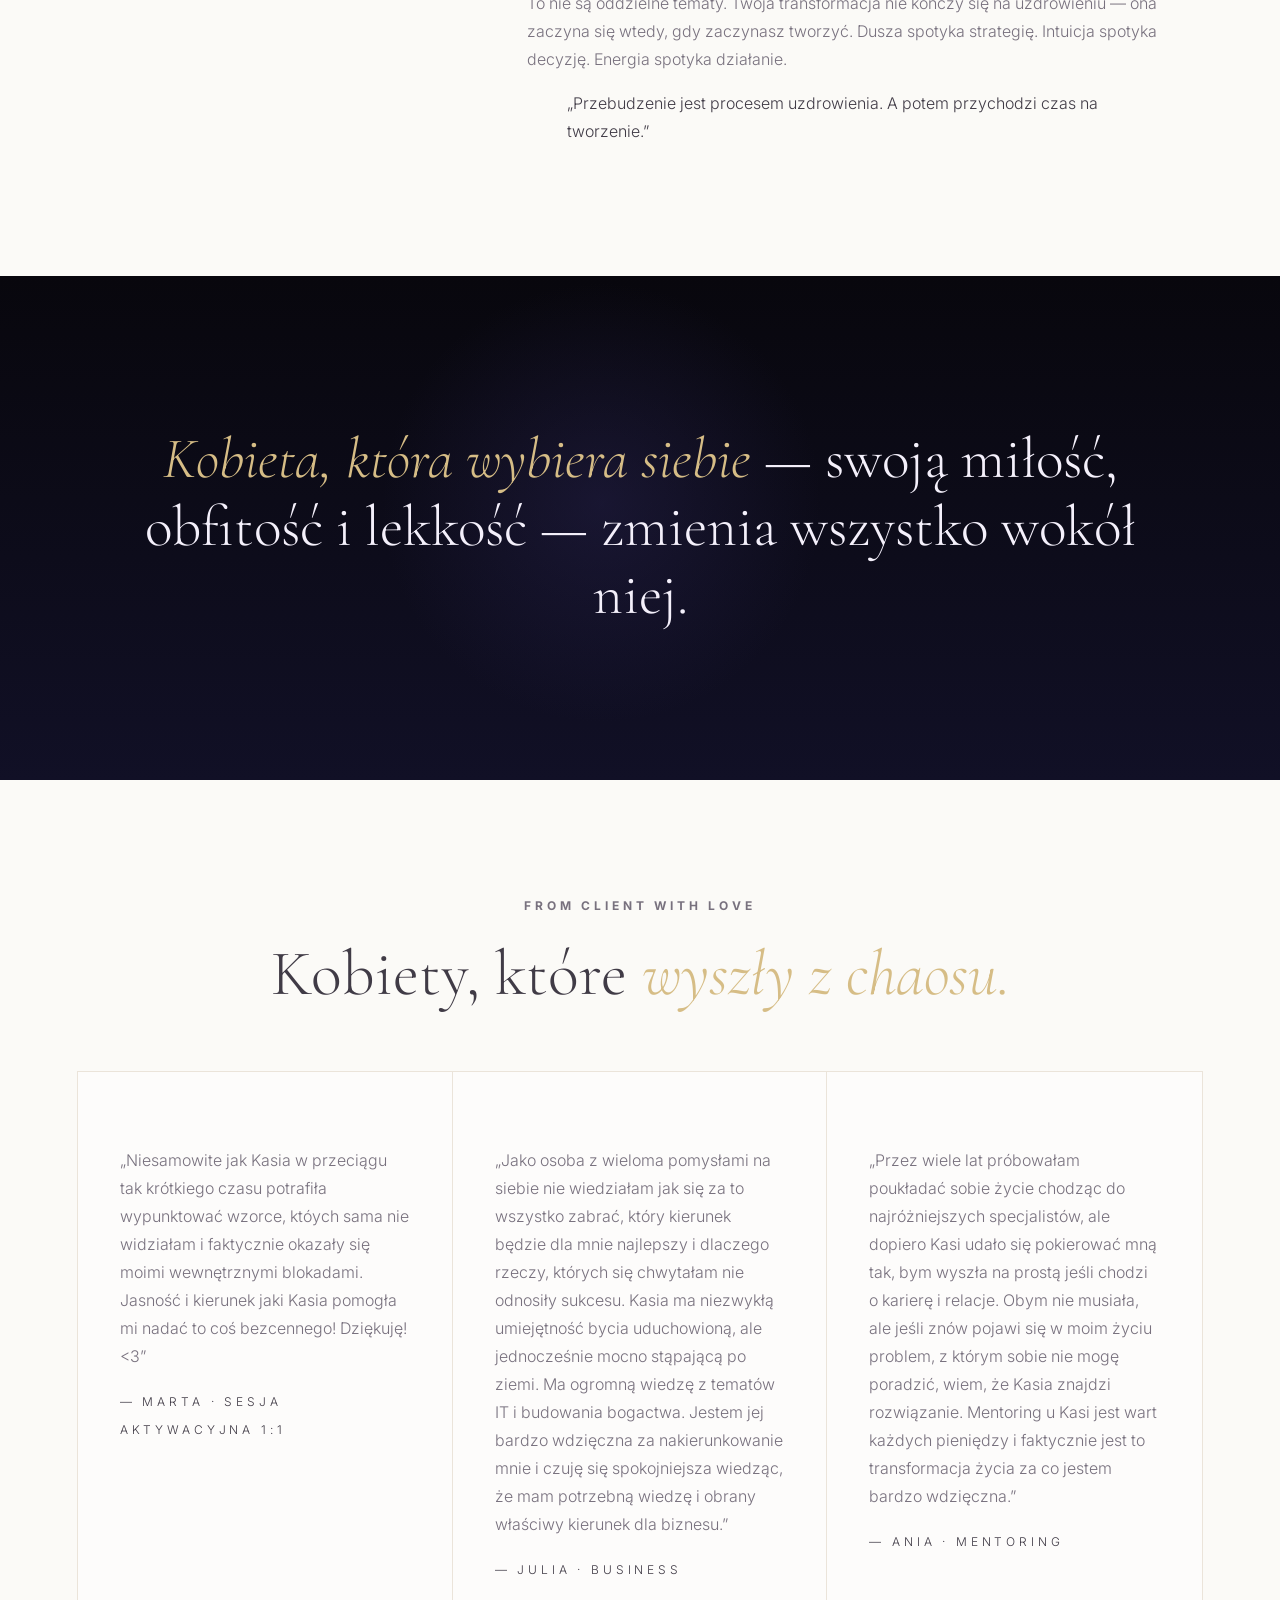
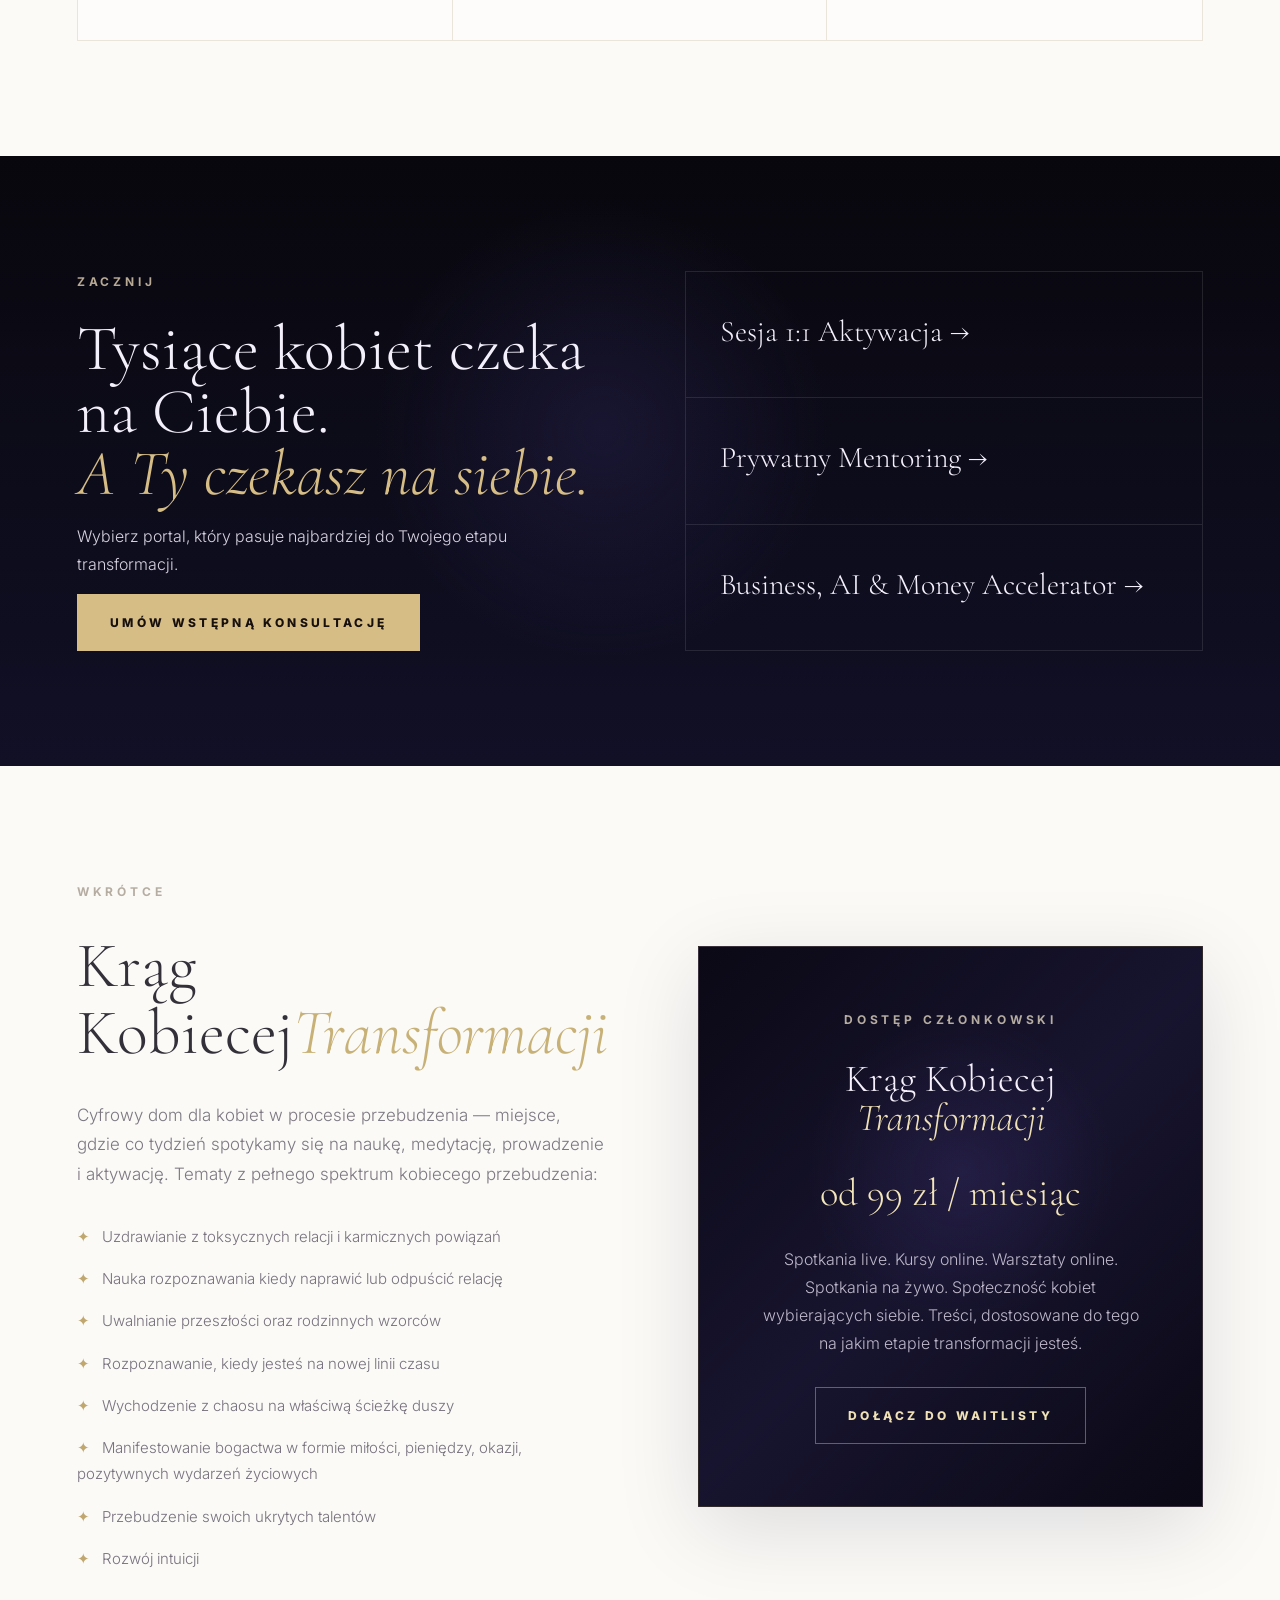
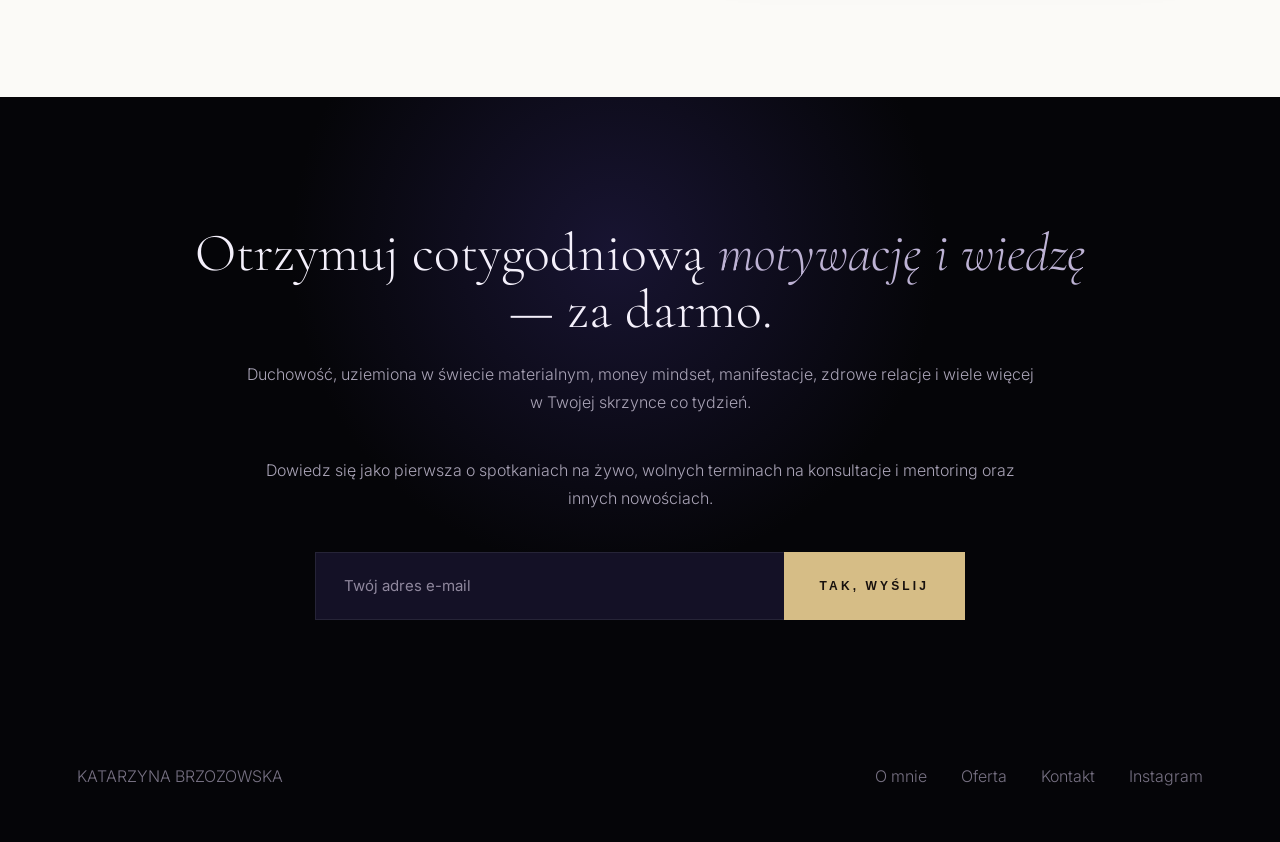
==== commit a60fd493: "Update index.html" ====
--- a/index.html
+++ b/index.html
@@ -3,8 +3,8 @@
 <head>
   <meta charset="utf-8" />
   <meta name="viewport" content="width=device-width, initial-scale=1" />
-  <title>Soul Therapy by Kate</title>
-  <meta name="description" content="Mentoring duchowy, intuicyjne prowadzenie, transformacja i strategia biznesowa dla kobiet." />
+  <title>Katarzyna Brzozowska</title>
+  <meta name="description" content="Mentoring duchowy, aktywacja duszy, manifestacje, intuicyjne prowadzenie w okresie transformacja i przebudzenia. Tworzenie strategii biznesowych dla kobiet budujących życie w zgodzie z misją duszy." />
   <link rel="preconnect" href="https://fonts.googleapis.com">
   <link rel="preconnect" href="https://fonts.gstatic.com" crossorigin>
   <link href="https://fonts.googleapis.com/css2?family=Cormorant+Garamond:wght@300;400;500;600;700&family=Inter:wght@300;400;500;600;700&display=swap" rel="stylesheet">
@@ -12,7 +12,7 @@
 </head>
 <body>
   <header class="site-header">
-    <a class="brand" href="index.html">SOUL THERAPY · KATE</a>
+    <a class="brand" href="index.html">KATARZYNA BRZOZOWSKA</a>
     <nav>
       <a href="about.html">O mnie</a>
       <a href="#oferta">Oferta</a>
@@ -25,10 +25,12 @@
   <main>
     <section class="hero section-dark">
       <div>
-        <div class="eyebrow-line"><span></span> INTUICYJNE PROWADZENIE · AKTYWACJA DUSZY · BIZNESOWE PRZEBUDZENIE <span></span></div>
-        <h1><em>Wołam kobiety</em><br>gotowe zamanifestować<br>swoje <i>wymarzone życie</i><br>z lekkością i miłością do siebie.</h1>
-        <p class="small-tags">✦ MIŁOŚĆ DO SIEBIE &nbsp;&nbsp; OBFITOŚĆ &nbsp;&nbsp; LEKKOŚĆ ✦</p>
-        <p class="hero-copy">Dla kobiety, która wychodzi z chaosu i wraca do swojej mocy. Mentoring duchowy, intuicyjne prowadzenie i strategia biznesowa prowadzona duszą — aby odbudować życie na własnych zasadach.</p>
+        <div class="eyebrow-line"><span></span> INTUICYJNE PROWADZENIE · AKTYWACJA DUSZY · BIZNES OPARTY O MISJĘ DUSZY <span></span></div>
+        <h1><em>Przywołuję kobiety</em><br>gotowe zamanifestować<br>swoje <i>wymarzone życie</i><br>oparte o kobiecą energię przyciągającą bogactwo i właściwe okazje z lekkością i miłością do siebie.</h1>
+        <p class="small-tags">✦ SELF-LOVE &nbsp;&nbsp; BOGACTWO &nbsp;&nbsp; FLOW & LEKKOŚĆ ✦</p>
+        <p class="hero-copy">Dla kobiety, która wychodzi z chaosu i wraca do swojej mocy. </p>
+        <p class="hero-copy">Dla kobiety, która chce zbudować życie oparte o kobiecą energię przyciągająca bogactwo i właściwe okazje z miłości do siebie, a nie w oparciu o kulturę pracoholizmu i walki o swoje.</p>
+        <p class="hero-copy">Mentoring duchowy, intuicyjne prowadzenie i strategia biznesowa prowadzona duszą, aby odbudować życie na własnych zasadach.</p>
         <div class="hero-actions">
           <a class="btn" href="#oferta">Zobacz ofertę</a>
           <a class="text-link" href="#proces">Zobacz jak to działa ↓</a>
@@ -36,7 +38,12 @@
       </div>
     </section>
 
-    <div class="ticker">✦ INTUICYJNE PROWADZENIE ✦ REGRESJA ✦ PRACA Z PODŚWIADOMOŚCIĄ ✦ ASTROLOGIA ✦ AI STRATEGIA ✦ MANIFESTACJA PIENIĘDZY ✦</div>
+    <div class="ticker">
+      <div class="ticker-track">
+        <span>✦ INTUICYJNE PROWADZENIE ✦ REGRESJA ✦ PRACA Z PODŚWIADOMOŚCIĄ ✦ ASTROLOGIA ✦ AI STRATEGIA ✦ MANIFESTACJA PIENIĘDZY ✦ ULECZENIE RELACJI ✦</span>
+        <span>✦ INTUICYJNE PROWADZENIE ✦ REGRESJA ✦ PRACA Z PODŚWIADOMOŚCIĄ ✦ ASTROLOGIA ✦ AI STRATEGIA ✦ MANIFESTACJA PIENIĘDZY ✦ ULECZENIE RELACJI ✦</span>
+      </div>
+    </div>
 
     <section class="section-light principles">
       <div class="center">
@@ -44,9 +51,9 @@
         <h2 class="section-title">Wszystko, co robimy razem, prowadzi tutaj.</h2>
       </div>
       <div class="cards three">
-        <article><div class="letter">S</div><h3>Self-Love</h3><p>Fundament każdej trwałej transformacji. Gdy uczysz się wybierać siebie — w pełni, odważnie i bez przepraszania — wszystko na zewnątrz zaczyna się przesuwać.</p><small>FILAR PIERWSZY</small></article>
-        <article><div class="letter">A</div><h3>Abundance</h3><p>Pieniądze, miłość i wolność są Twoim naturalnym prawem, nie nagrodą. Rozpuszczamy podświadome blokady, które trzymały je poza zasięgiem.</p><small>FILAR DRUGI</small></article>
-        <article><div class="letter">E</div><h3>Ease</h3><p>Życie, którego pragniesz, nie musi być ciężkie. Kiedy wracasz do wewnętrznej spójności, zaczynasz przyciągać bez przymusu.</p><small>FILAR TRZECI</small></article>
+        <article><div class="letter">S</div><h3>Self-Love</h3><p>Fundament każdej trwałej transformacji. Self-love to budowa życia w zgodzie z sobą, umiejętność stawiania granic by chronić siebie i wyznaczać standardy tego jak inni mają nasz traktować. Gdy uczysz się wybierać siebie — odważnie i bez przepraszania — wszystko na zewnątrz zaczyna się zmieniać.</p><small>FILAR PIERWSZY</small></article>
+        <article><div class="letter">A</div><h3>Bogactwo</h3><p>Pieniądze, miłość i wolność są Twoim naturalnym prawem, nie nagrodą. Usuniemy podświadome blokady, które trzymały to poza zasięgiem.</p><small>FILAR DRUGI</small></article>
+        <article><div class="letter">E</div><h3>Flow i lekkość</h3><p>Życie, którego pragniesz, nie musi być ciężkie. Kiedy wracasz do wewnętrznej spójności, zaczynasz przyciągać właściwych ludzi, okazje i to czego potrzebujesz, bez przymusu.</p><small>FILAR TRZECI</small></article>
       </div>
     </section>
 
@@ -55,52 +62,118 @@
         <img src="assets/kate.jpg" alt="Kate — przewodniczka duchowa" onerror="this.style.display='none'; this.parentElement.classList.add('no-photo');">
       </div>
       <div class="guide-copy">
-        <p class="kicker">PRZEWODNICZKA</p>
+        <p class="kicker">KIM JESTEM?</p>
         <h2>Tam, gdzie technologia spotyka <em>kwantowość</em> — i obie służą Twojej duszy.</h2>
-        <p>Jestem Kate — mentorką duchową, intuicyjną przewodniczką, astrologiem i praktykiem pracy z podświadomością. Łączę analityczną precyzję świata technologii i finansów z głęboką transformacją energetyczną.</p>
-        <p>Rozumiem pieniądze technicznie i energetycznie. Rozumiem biznes. I rozumiem niewidzialne wzorce, które zatrzymują kobiety przed życiem, które już czują, że jest możliwe.</p>
+        <p>Jestem Kasia — mentorka duchowa, intuicyjna przewodniczka, astrolog i praktyk pracy z podświadomością. Łączę analityczną precyzję świata technologii i finansów z głęboką transformacją na poziomie energetycznym.</p>
+        <p>Rozumiem pieniądze technicznie i energetycznie. Rozumiem biznes oraz świat technologii. I rozumiem niewidzialne wzorce, które zatrzymują kobiety przed życiem, które czują, że jest możliwe.</p>
         <ul class="star-list">
-          <li>Intuicyjne prowadzenie i mentoring duchowy</li>
-          <li>Astrologia wedyjska i zachodnia</li>
-          <li>Praca z podświadomością i regresja</li>
+          <li>Certyfikowany QHHT® Practitioner - metoda Dolores Cannon</li>
+          <li>Przeprogramowanie podświadomości i regresja</li>
+          <li>Intuicyjna przewodniczka i duchowa mentorka</li>
+          <li>Astrolog urodzeniowa, predykcyjna, biznesowa, finansowa oraz praktyk Human Desing</li>
+          <li>Inżynier Cyberbezpieczeństwa i studentka Bankowości Inwestycyjnej</li>
           <li>Strategia biznesowa, AI i money mindset</li>
         </ul>
-        <a class="text-link" href="about.html">Poznaj mnie →</a>
+        <a class="text-link" href="about.html">Dowiedz się o mnie więcej</a>
       </div>
     </section>
 
     <section class="process section-light" id="proces">
       <div class="split-head">
-        <div><p class="kicker">PROCES</p><h2 class="section-title">Jak przechodzimy na <em>drugą stronę.</em></h2></div>
-        <p>Każda sesja i każdy program opiera się na tej samej transformacyjnej ramie — od pierwszej aktywacji aż po integrację w realnym życiu.</p>
+        <div><p class="kicker">MÓJ AUTORSKI PROCES</p><h2 class="section-title">Jak wychodzimy z chaosu <em>na właściwą ścieżkę.</em></h2></div>
+        <p>Każda sesja i każdy program opiera się na tej samej transformacyjnej ramie — od aktywacji, rozpoznania tego co Cię blokuje na poziomie enrgetycznym, aż po integrację i zbudowanie strategii działania w realnym życiu.</p>
       </div>
       <div class="cards four">
-        <article><span>01</span><h3>Zobacz, czego naprawdę chcesz</h3><p>Zaczynamy od intencji i pragnienia. Nazywamy to, co ma zostać stworzone.</p><small>JASNOŚĆ · INTENCJA · WIZJA</small></article>
-        <article><span>02</span><h3>Odkryj blokujące przekonania</h3><p>Wyciągamy na powierzchnię programy, które stoją między Tobą a Twoim pragnieniem.</p><small>PODŚWIADOMOŚĆ · PRACA Z CIENIEM</small></article>
-        <article><span>03</span><h3>Podróż prowadzona kwantowo</h3><p>Schodzimy do źródła wzorca poprzez medytację, regresję lub pracę z wewnętrznym dzieckiem.</p><small>REGRESJA · INNER CHILD · UZDRAWIANIE</small></article>
-        <article><span>04</span><h3>Przesunięcie i integracja</h3><p>Zakotwiczamy nową częstotliwość w emocjach, finansach, relacjach i działaniu.</p><small>INTEGRACJA · ENERGIA · DZIAŁANIE</small></article>
+        <article><span>01</span><h3>Znajdź to, czego naprawdę chcesz</h3><p>Zaczynamy od intencji i pragnień, które czasami są głeboko ukryte. Czego tak naprawdę chcesz od relacji, pracy, życia? Znalezienie tego jest pierwszym krokiem w procesie transformacji.</p><small>JASNOŚĆ · INTENCJA · WIZJA</small></article>
+        <article><span>02</span><h3>Odkryj blokujące przekonania</h3><p>Mówisz, że czegoś chcesz, ale czy faktycznie tak jest? Co powoduje, że spełnianie niektórych marzeń Ci nie wychodzi? Wyciągamy na powierzchnię podświadome programy, które stoją między Tobą a Twoimi marzeniami.</p><small>PODŚWIADOMOŚĆ · PRACA Z CIENIEM</small></article>
+        <article><span>03</span><h3>Podróż kwantowa</h3><p>Schodzimy w głąb tego czego nie widać poprzez medytację, regresję, channeling lub pracę z wewnętrznym dzieckiem.</p><small>REGRESJA · INNER CHILD · UZDRAWIANIE</small></article>
+        <article><span>04</span><h3>Zmiana, integracja i skok kwantowy</h3><p>Zakotwiczamy wyższą częstotliwość w Twoim codziennym życiu - na poziomie emocji, relacji, finansów i biznesie.</p><small>INTEGRACJA · ENERGIA · DZIAŁANIE</small></article>
       </div>
     </section>
 
     <section class="offer-section section-dark" id="oferta">
       <p class="kicker">OFERTA</p>
       <h2>Trzy portale. <em>Jeden kierunek.</em></h2>
-      <p class="center-copy">Każda oferta prowadzi przez ten sam proces — od pojedynczej sesji aż po głęboką transformację biznesu i życia.</p>
+      <p class="center-copy">Każda oferta prowadzi przez ten sam autorski proces — od pojedynczej sesji aż po głęboką transformację biznesu i życia.</p>
       <div class="offer-grid">
-        <article><small>N° 01</small><h3>Sesja 1:1 Aktywacja</h3><p>Jedna mocna sesja, w której identyfikujemy pragnienie, blokadę i zaczynamy podróż do środka.</p><ul><li>Jasność intencji</li><li>Odkrycie głównego wzorca</li><li>Spersonalizowane wskazówki</li></ul><a href="https://cal.com/" target="_blank" rel="noopener">Umów sesję →</a></article>
-        <article class="featured"><small>NAJBARDZIEJ TRANSFORMUJĄCE</small><h3>Prywatny Mentoring</h3><p>5–6 sesji głębokiej pracy, w której rozpuszczamy stare linie czasu i budujemy nową tożsamość.</p><ul><li>Regresja i uzdrawianie</li><li>Relacje, self-worth, ścieżka życia</li><li>Wsparcie między sesjami</li></ul><a href="contact.html">Aplikuj teraz →</a></article>
-        <article><small>N° 03</small><h3>Business, AI & Money Accelerator</h3><p>Dla duchowej przedsiębiorczyni gotowej budować biznes zgodny z jej częstotliwością.</p><ul><li>Strategia biznesowa</li><li>AI tools i content</li><li>Money mindset</li></ul><a href="contact.html">Dowiedz się więcej →</a></article>
-      </div>
-    </section>
-
+        <article><small>N° 01</small><h3>Sesja aktywacyjna 1:1</h3><p>Jedna mocna sesja, w której identyfikujemy pragnienie, blokadę i zaczynamy podróż do środka.</p><ul><li>Jasność odnośnie intencji i pragnień</li><li>Odkrycie głównego, blokującego wzorca</li><li>Prowadzona medytacja, regresja lub channeling</li></ul><a href="https://cal.com/" target="_blank" rel="noopener">Umów sesję →</a></article>
+        <article class="featured"><small>NAJBARDZIEJ TRANSFORMUJĄCE</small><small>N° 02</small><h3>Prywatny Mentoring</h3><p>5–6 sesji głębokiej pracy, w której rozpuszczamy stare linie czasu i budujemy nową tożsamość. Uleczamy relacje, budujemy poczucie własnej wartości, powracamy do self-love.</p><ul><li>Głęboki, autorki proces transformacji w 5-6 sesjach</li><li>Regresja past-life i uzdrawianie wewnętrznego dziecka</li><li>Relacje, self-worth, self-love, życiowa misja</li><li>Astrologia i Human Design</li></ul><a href="contact.html">Aplikuj teraz →</a></article>
+        <article><small>N° 03</small><h3>Business, AI & Money Accelerator</h3><p>Dla przedsiębiorczyni gotowej budować biznes zgodny z jej misją duszy. Kasia posiada unikalne doświadczenie w świecie materialnym jak i na poziomie energetycznym, co pozwala na zbudowanie strategii ugruntowanej w realnym świecie: inwestowanie i manifestowanie bogactwa, podejmowanie właściwych decyzji biznesowych i rozwiązywania sporów, automatyzacja procesów biznesowych z pomoca AI i innych narzędzi, bezpieczeństwo biznesu w sieci, mentoring biznesowy i kariery, astrologia biznesowa.</p><ul><li>Usuwanie blokad związanych z pieniędzmy</li><li>Budowanie strategii biznesowej</li><li>Narzędzia i AI pomagające w zwiększaniu zysków i zasięgów</li><li>Techniki przyciągania właściwych klientów</li><li>Techniki podejmowania właściwych decyzji biznesowych.</li></ul><a href="contact.html">Dowiedz się więcej →</a></article>
+      </div>
+    </section>
     <section class="philosophy section-light">
-      <p class="kicker">FILOZOFIA</p>
-      <h2 class="section-title">Uzdrowienie od <em>korzenia.</em></h2>
+      <p class="kicker">MOJA FILOZOFIA</p>
+    
+      <h2 class="section-title">
+        Uzdrowienie zaczyna się od <em>źródła.</em>
+      </h2>
+    
       <div class="philosophy-list">
-        <article><span>01</span><h3>Blokady żyją pod powierzchnią</h3><p>To, czego pragniesz, a czego nie możesz dosięgnąć, często ma źródło poza świadomym umysłem.</p></article>
-        <article><span>02</span><h3>Częstotliwość jest wszystkim</h3><p>Ludzie, okazje i pieniądze odpowiadają temu, kim jesteś wewnętrznie — nie tylko temu, czego chcesz.</p></article>
-        <article><span>03</span><h3>Jedna spójna tożsamość tworzy rezultaty</h3><p>Kiedy przestajesz utrzymywać stare ja, świat zaczyna odpowiadać na nową wersję Ciebie.</p></article>
-        <article><span>04</span><h3>Pieniądze + biznes + przebudzenie</h3><p>Nie są oddzielnymi rozmowami. Dusza spotyka strategię — i dopiero wtedy budujesz stabilnie.</p></article>
+    
+        <article>
+          <span>01</span>
+          <h3>Blokady żyją <em>pod powierzchnią</em></h3>
+    
+          <p>
+            Wszystko, czego pragniesz, a czego nie możesz osiągnąć — w miłości,
+            pieniądzach, biznesie czy relacjach — często ma swoje źródło pod
+            poziomem świadomego umysłu. W podświadomości, dawnych doświadczeniach, a czasem jeszcze głębiej.
+          </p>
+    
+          <blockquote>
+            „Nie uwolnisz się od emocjonalnej blokady samym myśleniem.”
+          </blockquote>
+        </article>
+    
+        <article>
+          <span>02</span>
+          <h3>Częstotliwość jest <em>wszystkim</em></h3>
+    
+          <p>
+            Ludzie, okazje i pieniądze, które pojawiają się w Twoim życiu,
+            odpowiadają Twojej obecnej częstotliwości — nie tylko Twoim intencjom.
+            Kiedy zmienia się Twój wewnętrzny świat, zewnętrzna rzeczywistość
+            zaczyna za nim podążać.
+          </p>
+    
+          <blockquote>
+            „Nie przyciągasz tego, czego chcesz. Przyciągasz to, kim jesteś.”
+          </blockquote>
+        </article>
+    
+        <article>
+          <span>03</span>
+          <h3>Jedna spójna tożsamość tworzy <em>rezultaty</em></h3>
+    
+          <p>
+            Rozproszona energia — utrzymywanie starej tożsamości, gdy próbujesz
+            wejść w nową — jest jedną z najczęstszych ukrytych blokad.
+            W chwili, gdy zaczynasz ucieleśniać jedną spójną wersję siebie,
+            pieniądze, możliwości i właściwi ludzie zaczynają pojawiać się inaczej.
+          </p>
+    
+          <blockquote>
+            „Nie masz dwóch żyć. Jedna marka. Jedna tożsamość. Wszystko w pełni.”
+          </blockquote>
+        </article>
+    
+        <article>
+          <span>04</span>
+          <h3>Pieniądze + biznes + <em>przebudzenie</em></h3>
+    
+          <p>
+            To nie są oddzielne tematy. Twoja transformacja nie kończy się
+            na uzdrowieniu — ona zaczyna się wtedy, gdy zaczynasz tworzyć.
+            Dusza spotyka strategię. Intuicja spotyka decyzję.
+            Energia spotyka działanie.
+          </p>
+    
+          <blockquote>
+            „Przebudzenie jest procesem uzdrowienia.
+            A potem przychodzi czas na tworzenie.”
+          </blockquote>
+        </article>
+    
       </div>
     </section>
 
@@ -109,12 +182,12 @@
     </section>
 
     <section class="testimonials section-light">
-      <p class="kicker center">CLIENT LOVE</p>
+      <p class="kicker center">FROM CLIENT WITH LOVE</p>
       <h2 class="section-title">Kobiety, które <em>wyszły z chaosu.</em></h2>
       <div class="cards three">
-        <article><p>„Po jednej sesji zobaczyłam swoje życie z perspektywy, do której wcześniej nie miałam dostępu.”</p><small>— SARA · MENTORING</small></article>
-        <article><p>„Money Accelerator zmienił wszystko. Miałam wizję, ale nie mogłam ruszyć. Kate pomogła mi zobaczyć blokadę.”</p><small>— JOANNA · BUSINESS</small></article>
-        <article><p>„Niosłam wzorzec przez 20 lat. Po sesji poczułam, jakby coś po prostu zniknęło.”</p><small>— ANNA · SESJA 1:1</small></article>
+        <article><p>„Niesamowite jak Kasia w przeciągu tak krótkiego czasu potrafiła wypunktować wzorce, któych sama nie widziałam i faktycznie okazały się moimi wewnętrznymi blokadami. Jasność i kierunek jaki Kasia pomogła mi nadać to coś bezcennego! Dziękuję! <3”</p><small>— MARTA · SESJA AKTYWACYJNA 1:1</small></article>
+        <article><p>„Jako osoba z wieloma pomysłami na siebie nie wiedziałam jak się za to wszystko zabrać, który kierunek będzie dla mnie najlepszy i dlaczego rzeczy, których się chwytałam nie odnosiły sukcesu. Kasia ma niezwykłą umiejętność bycia uduchowioną, ale jednocześnie mocno stąpającą po ziemi. Ma ogromną wiedzę z tematów IT i budowania bogactwa. Jestem jej bardzo wdzięczna za nakierunkowanie mnie i czuję się spokojniejsza wiedząc, że mam potrzebną wiedzę i obrany właściwy kierunek dla biznesu.”</p><small>— JULIA · BUSINESS</small></article>
+        <article><p>„Przez wiele lat próbowałam poukładać sobie życie chodząc do najróżniejszych specjalistów, ale dopiero Kasi udało się pokierować mną tak, bym wyszła na prostą jeśli chodzi o karierę i relacje. Obym nie musiała, ale jeśli znów pojawi się w moim życiu problem, z którym sobie nie mogę poradzić, wiem, że Kasia znajdzi rozwiązanie. Mentoring u Kasi jest wart każdych pieniędzy i faktycznie jest to transformacja życia za co jestem bardzo wdzięczna.”</p><small>— ANIA · MENTORING</small></article>
       </div>
     </section>
 
@@ -122,8 +195,8 @@
       <div>
         <p class="kicker">ZACZNIJ</p>
         <h2>Tysiące kobiet czeka na Ciebie.<br><em>A Ty czekasz na siebie.</em></h2>
-        <p>Wybierz portal, który spotyka Cię dokładnie tam, gdzie jesteś.</p>
-        <a class="btn" href="https://cal.com/" target="_blank" rel="noopener">Umów konsultację</a>
+        <p>Wybierz portal, który pasuje najbardziej do Twojego etapu transformacji.</p>
+        <a class="btn" href="https://cal.com/" target="_blank" rel="noopener">Umów wstępną konsultację</a>
       </div>
       <div class="cta-links">
         <a href="https://cal.com/" target="_blank" rel="noopener">Sesja 1:1 Aktywacja →</a>
@@ -136,24 +209,26 @@
       <div class="membership-grid">
         <div>
           <p class="kicker">WKRÓTCE</p>
-          <h2 class="membership-title">Krąg <em>Transformacji</em></h2>
-          <p class="membership-copy">Cyfrowy dom dla kobiet w transformacji — miejsce, gdzie co tydzień spotykamy się na naukę, prowadzenie i aktywację. Tematy z pełnego spektrum kobiecego przebudzenia.</p>
+          <h2 class="membership-title">Krąg Kobiecej<em>Transformacji</em></h2>
+          <p class="membership-copy">Cyfrowy dom dla kobiet w procesie przebudzenia — miejsce, gdzie co tydzień spotykamy się na naukę, medytację, prowadzenie i aktywację. Tematy z pełnego spektrum kobiecego przebudzenia:</p>
           <ul class="membership-list">
-            <li>Uzdrawianie relacji i karmicznych powiązań</li>
+            <li>Uzdrawianie z toksycznych relacji i karmicznych powiązań</li>
+            <li>Nauka rozpoznawania kiedy naprawić lub odpuścić relację</li>
             <li>Uwalnianie przeszłości oraz rodzinnych wzorców</li>
             <li>Rozpoznawanie, kiedy jesteś na nowej linii czasu</li>
-            <li>Wychodzenie z chaosu do obfitości</li>
-            <li>Manifestowanie pieniędzy — z realną strategią za częstotliwością</li>
-            <li>Jak zacząć kochać siebie w pełni, już teraz</li>
+            <li>Wychodzenie z chaosu na właściwą ścieżkę duszy</li>
+            <li>Manifestowanie bogactwa w formie miłości, pieniędzy, okazji, pozytywnych wydarzeń życiowych</li>
+            <li>Przebudzenie swoich ukrytych talentów</li>
+            <li>Rozwój intuicji</li>
           </ul>
         </div>
 
         <div class="membership-card">
           <div>
             <p class="kicker">DOSTĘP CZŁONKOWSKI</p>
-            <h3>Krąg <em>Transformacji</em></h3>
+            <h3>Krąg Kobiecej<em>Transformacji</em></h3>
             <div class="membership-price">od 99 zł / miesiąc</div>
-            <p>Cotygodniowe lekcje. Spotkania live. Społeczność kobiet wybierających siebie. Treści, które spotykają Cię dokładnie tam, gdzie jesteś na swojej ścieżce.</p>
+            <p>Spotkania live. Kursy online. Warsztaty online. Spotkania na żywo. Społeczność kobiet wybierających siebie. Treści, dostosowane do tego na jakim etapie transformacji jesteś.</p>
             <a href="contact.html" class="btn btn-outline">Dołącz do waitlisty</a>
           </div>
         </div>
@@ -162,8 +237,9 @@
 
     <section class="newsletter-section">
       <div class="newsletter-inner">
-        <h2>Otrzymuj cotygodniową <em>mądrość</em> — za darmo.</h2>
-        <p>Duchowe prowadzenie, quantum insights, money mindset i strategia biznesowa w Twojej skrzynce co tydzień.</p>
+        <h2>Otrzymuj cotygodniową <em>motywację i wiedzę</em> — za darmo.</h2>
+        <p>Duchowość, uziemiona w świecie materialnym, money mindset, manifestacje, zdrowe relacje i wiele więcej w Twojej skrzynce co tydzień.</p>
+        <p>Dowiedz się jako pierwsza o spotkaniach na żywo, wolnych terminach na konsultacje i mentoring oraz innych nowościach.</p>
         <form action="https://formspree.io/f/TWOJ_KOD" method="POST" class="newsletter-form">
           <input type="email" name="email" placeholder="Twój adres e-mail" required>
           <button type="submit">Tak, wyślij</button>
@@ -173,7 +249,7 @@
   </main>
 
   <footer>
-    <span>SOUL THERAPY BY KATE</span>
+    <span>KATARZYNA BRZOZOWSKA</span>
     <nav>
       <a href="about.html">O mnie</a>
       <a href="#oferta">Oferta</a>
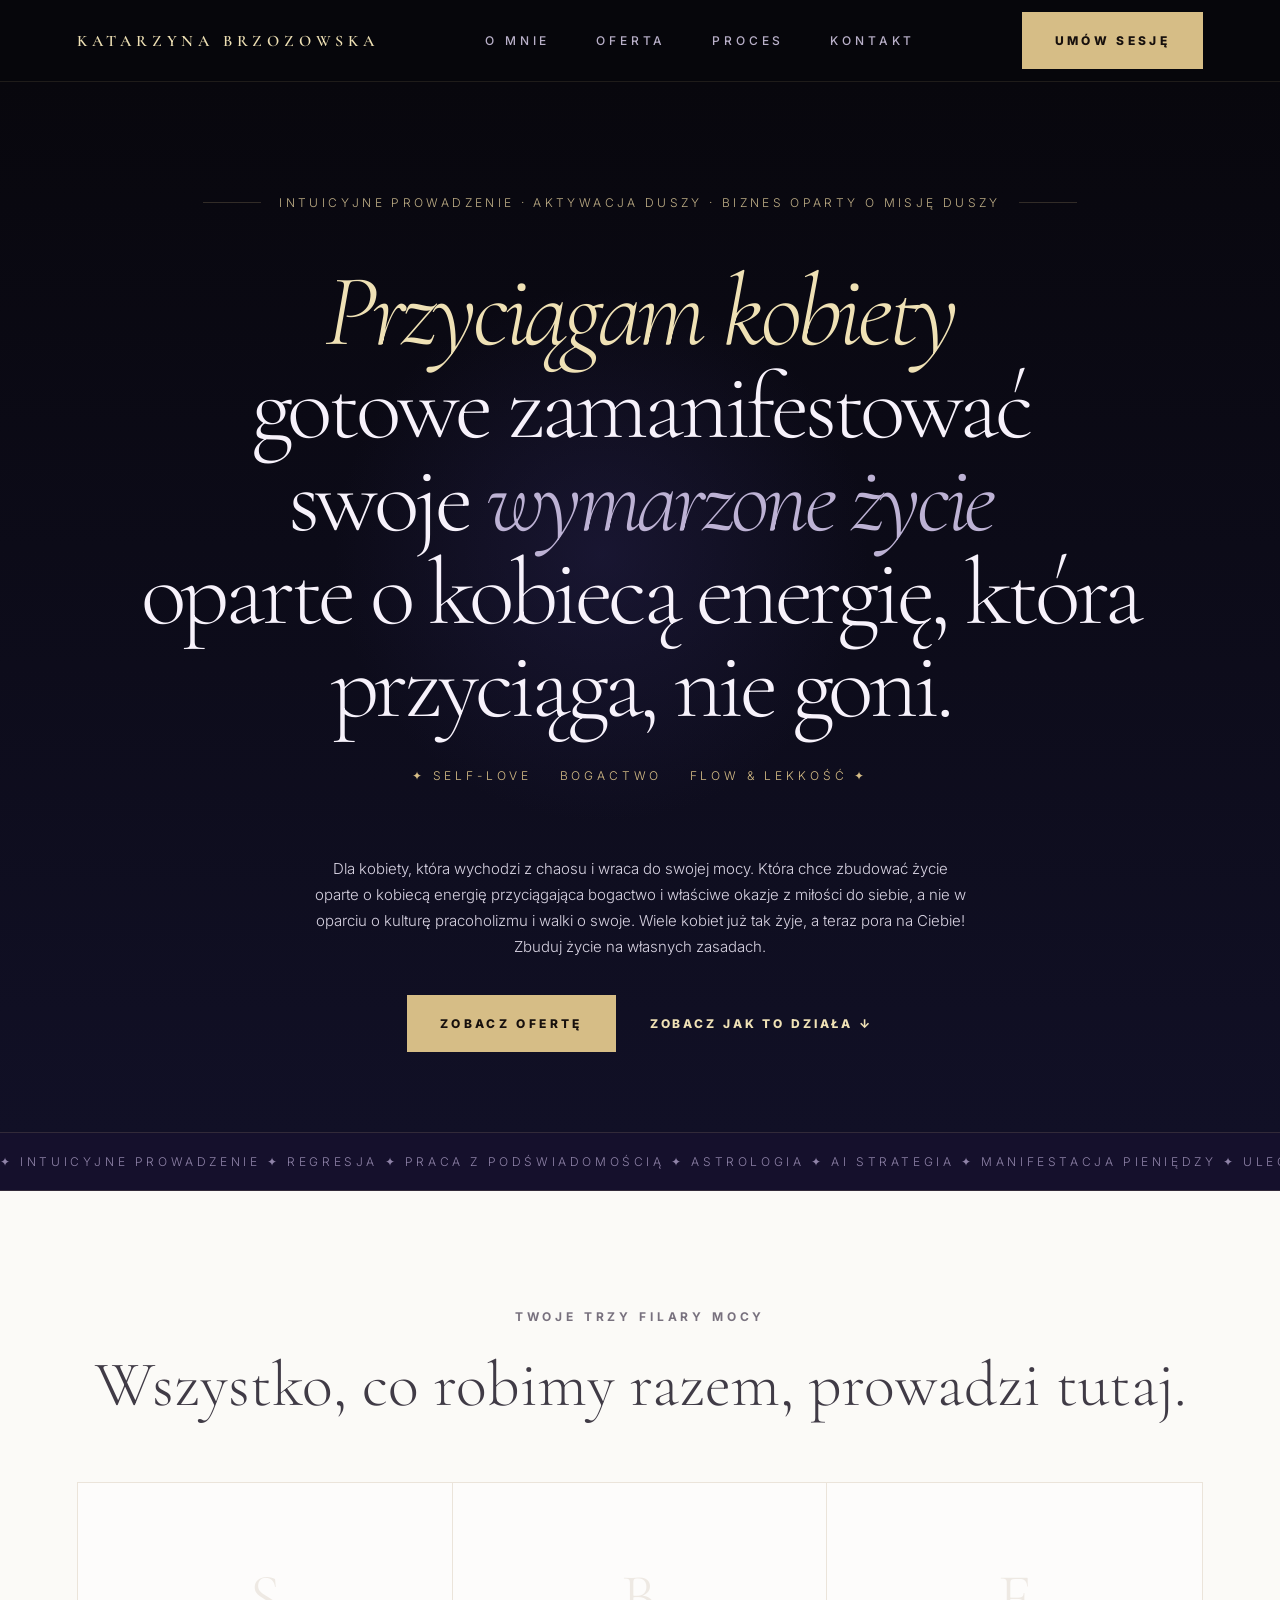
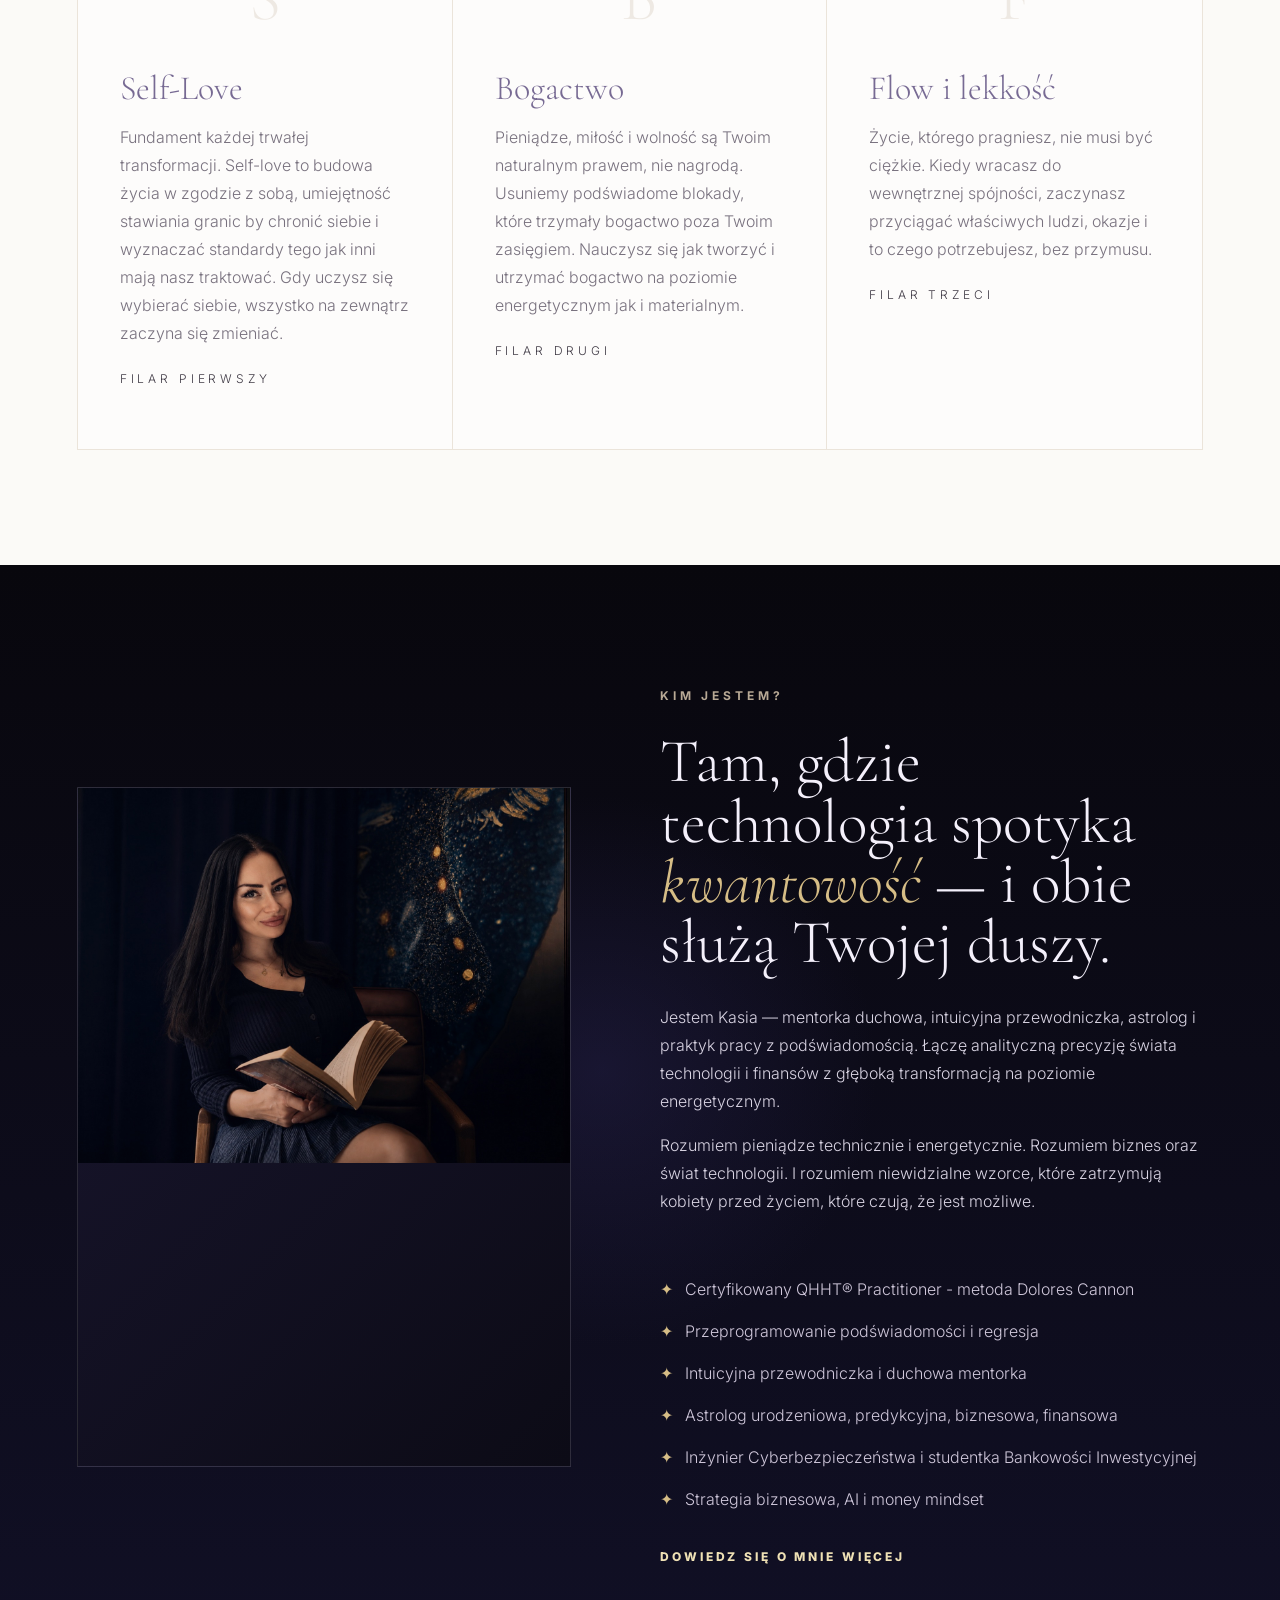
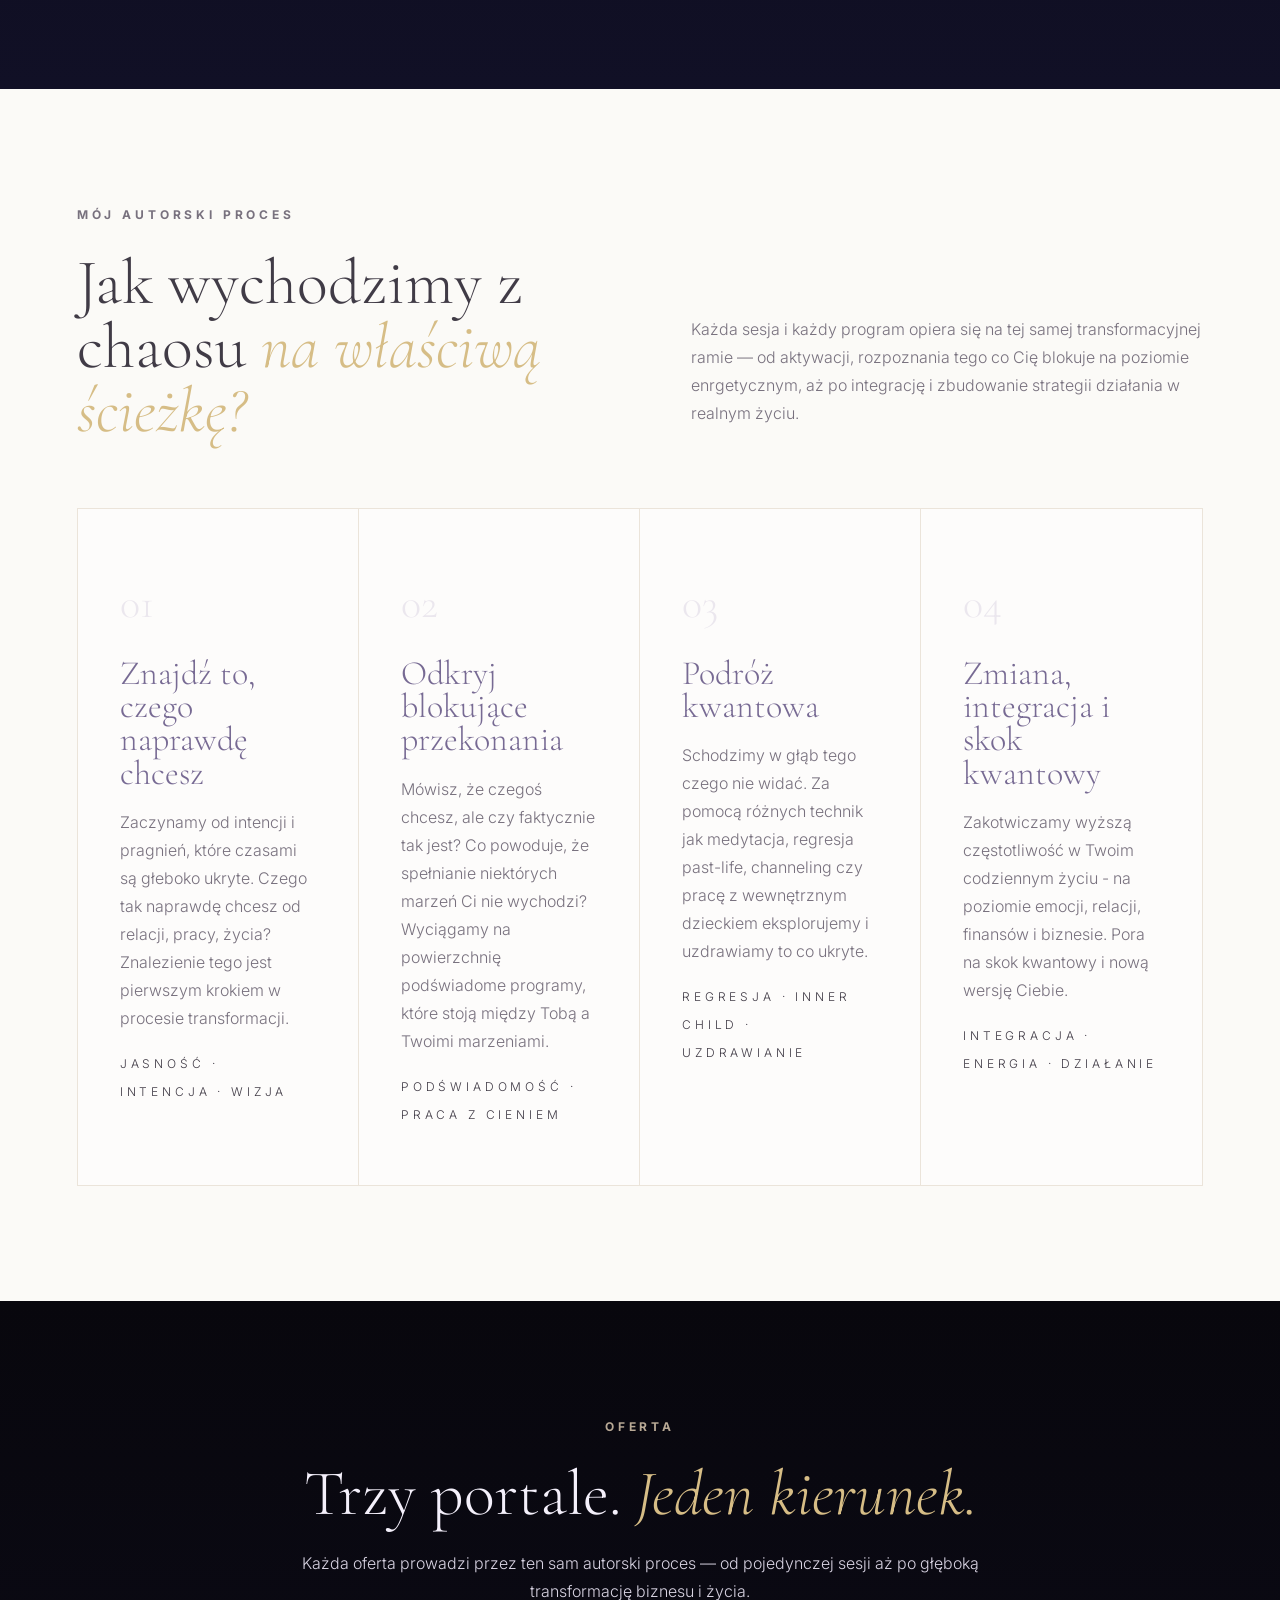
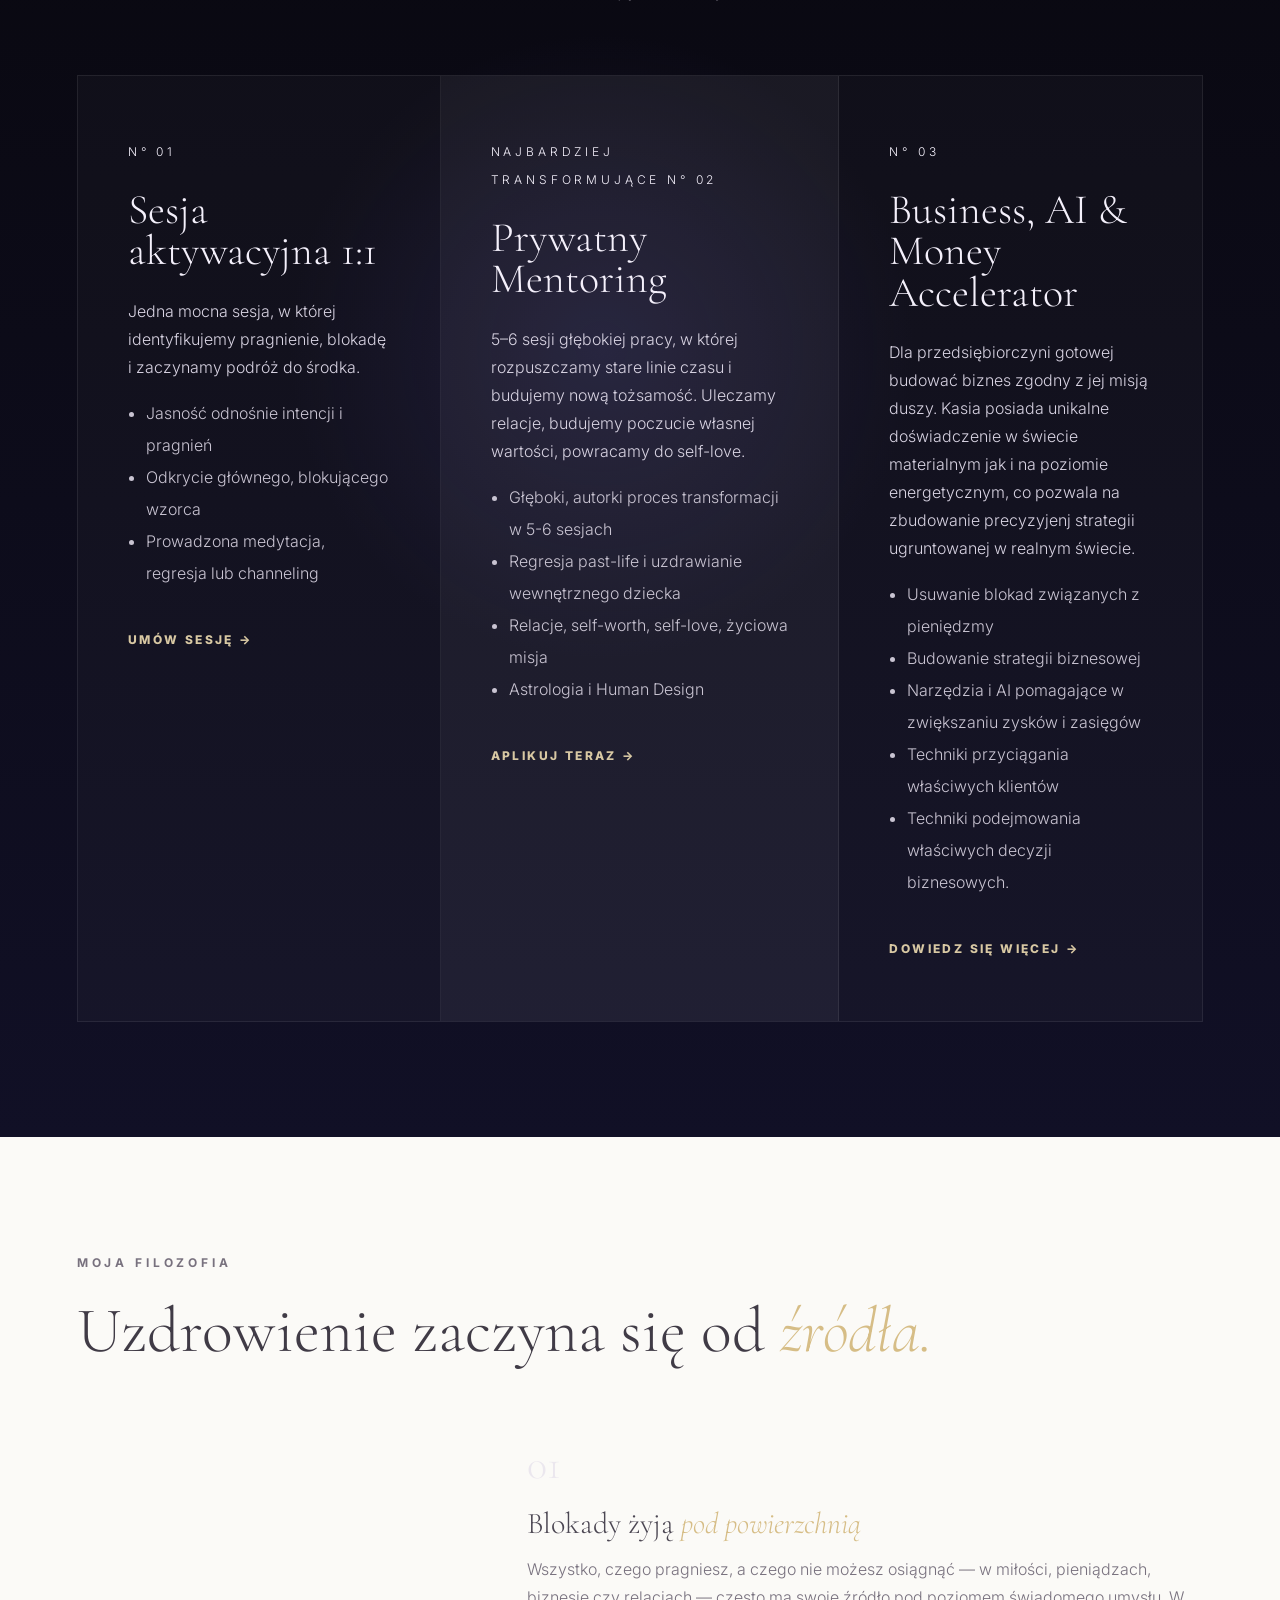
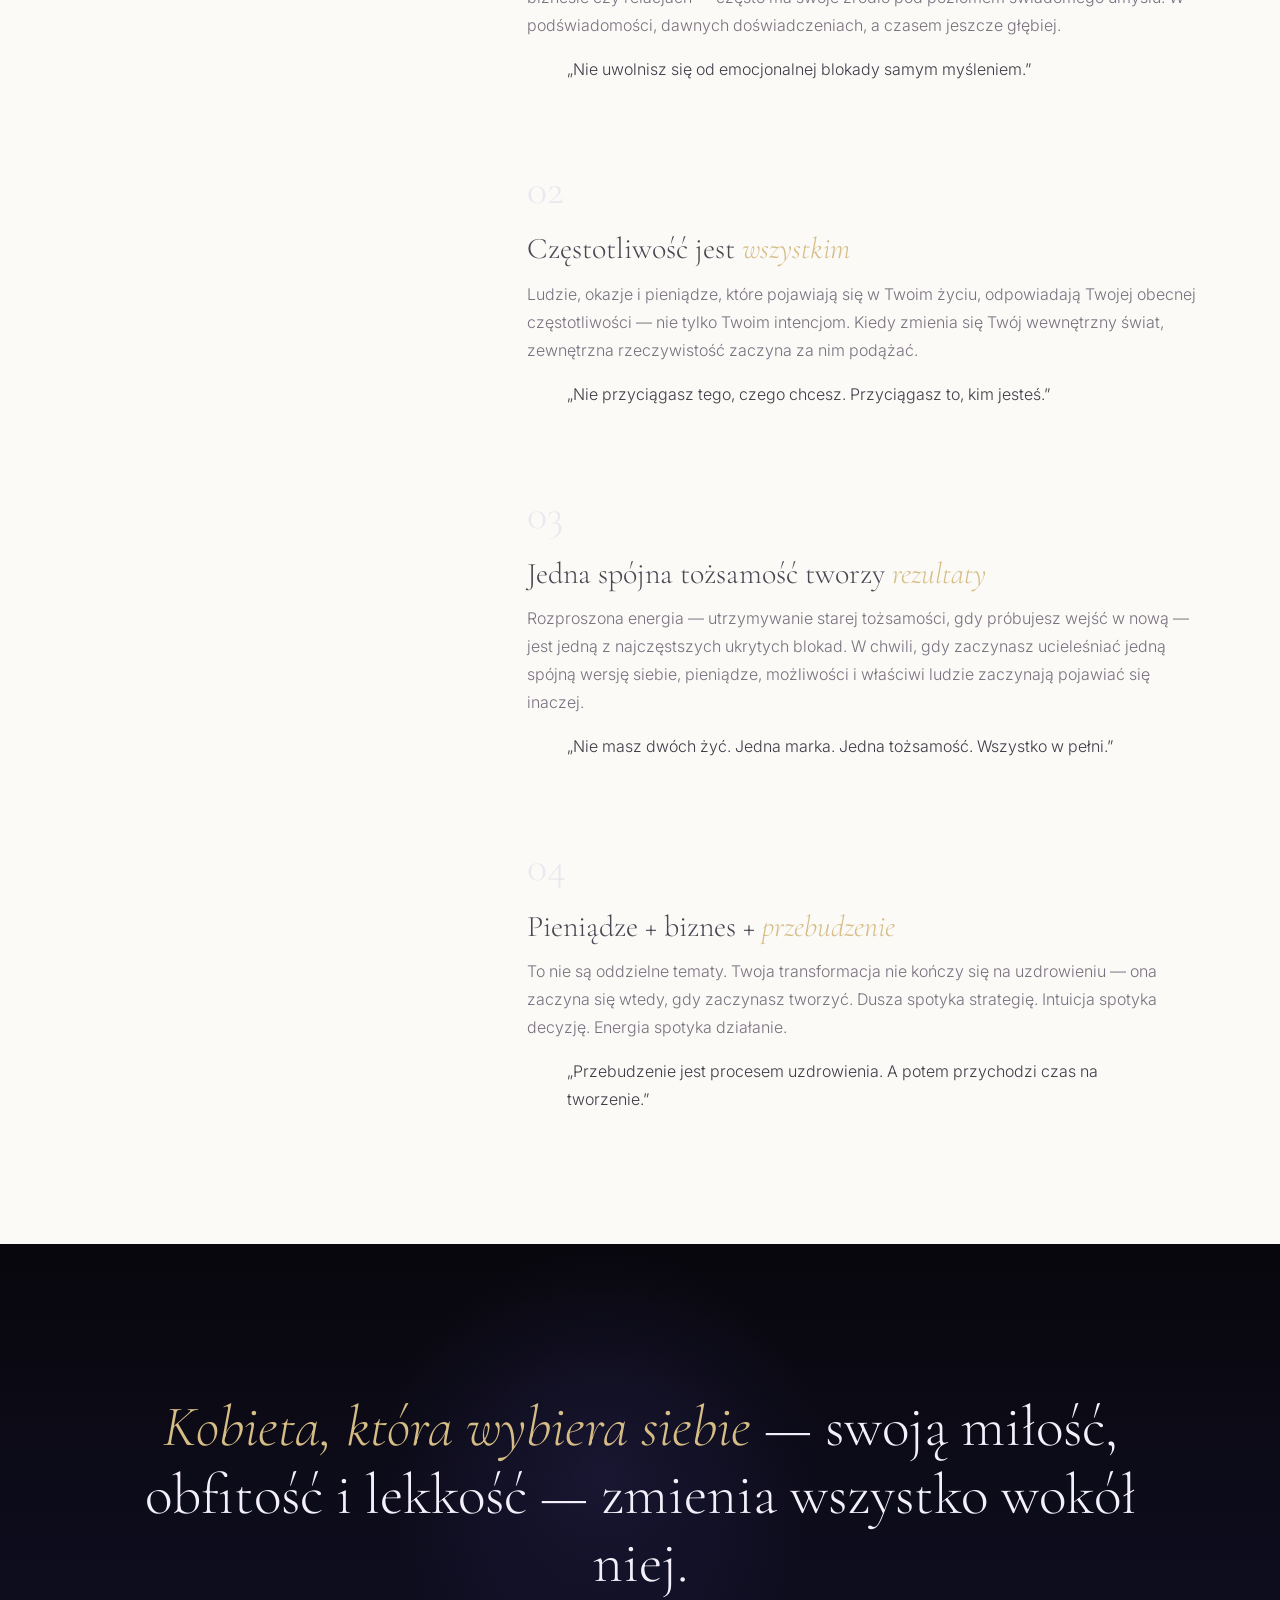
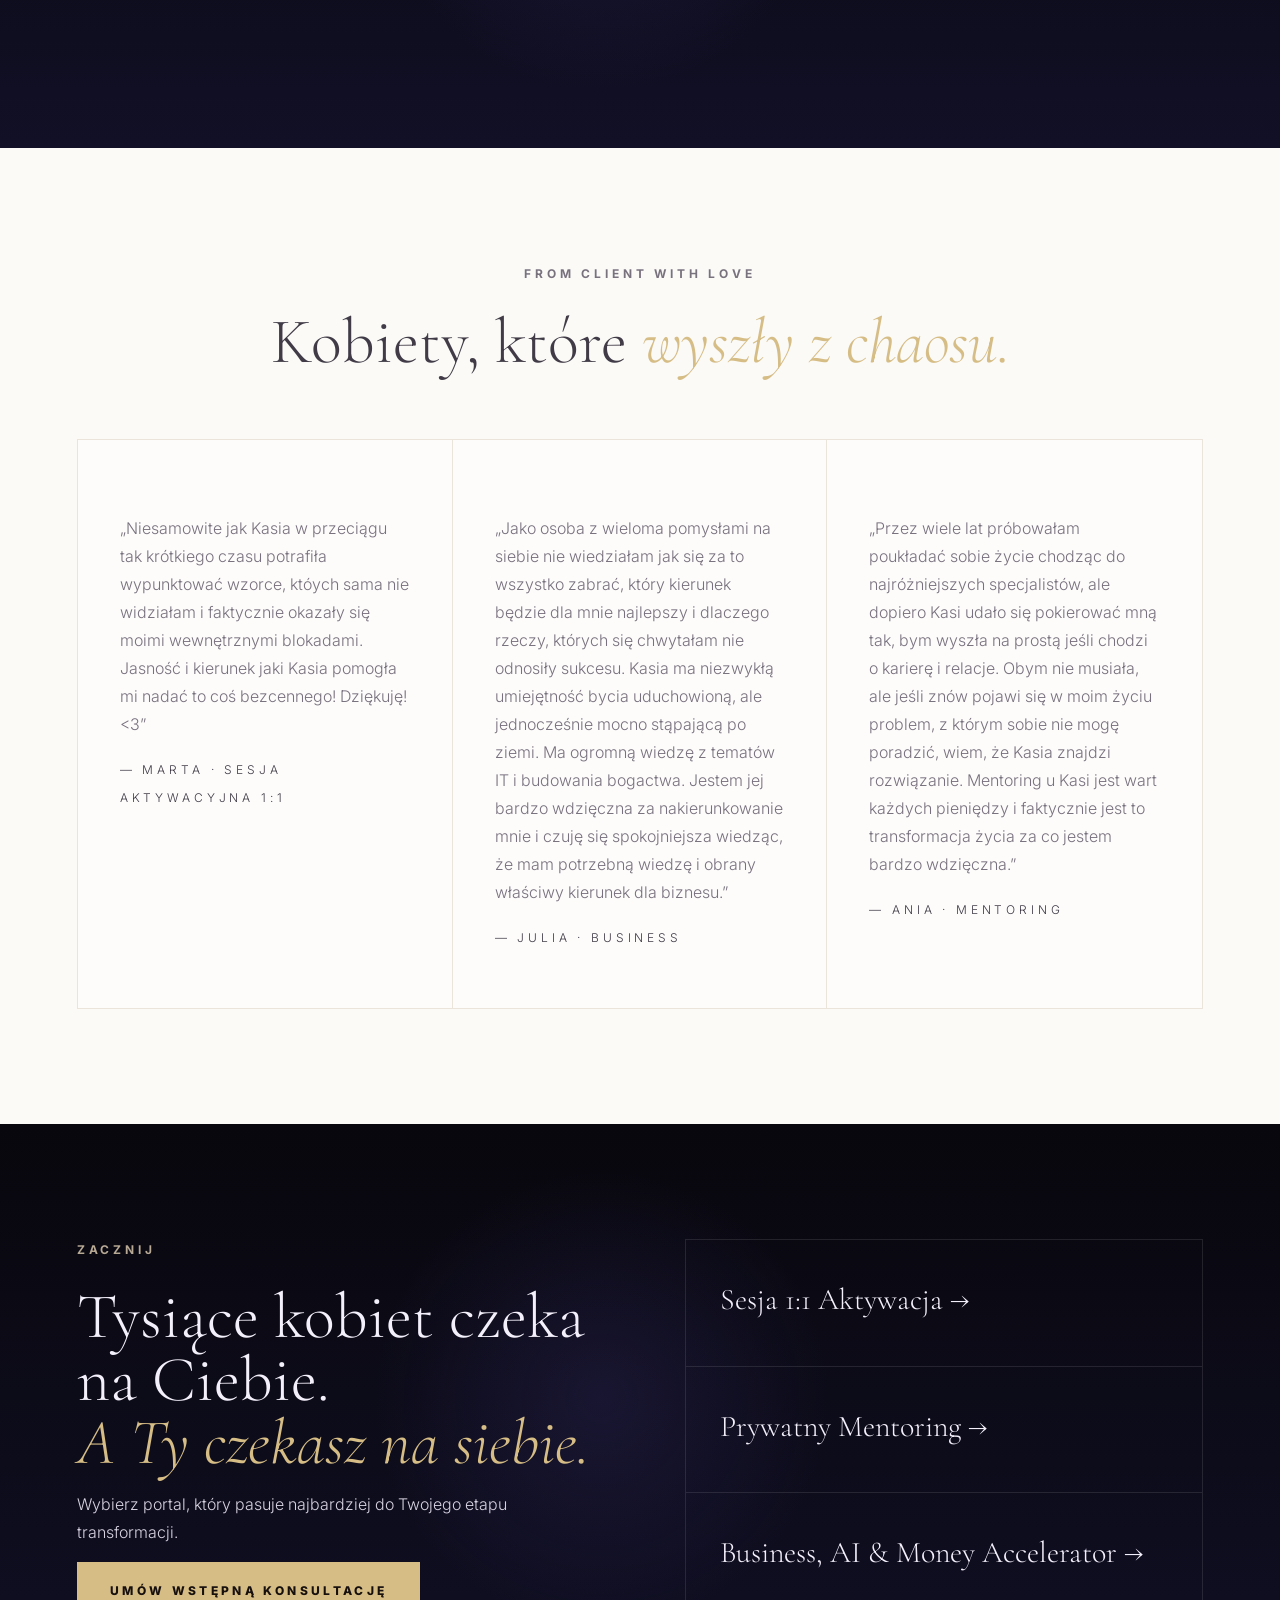
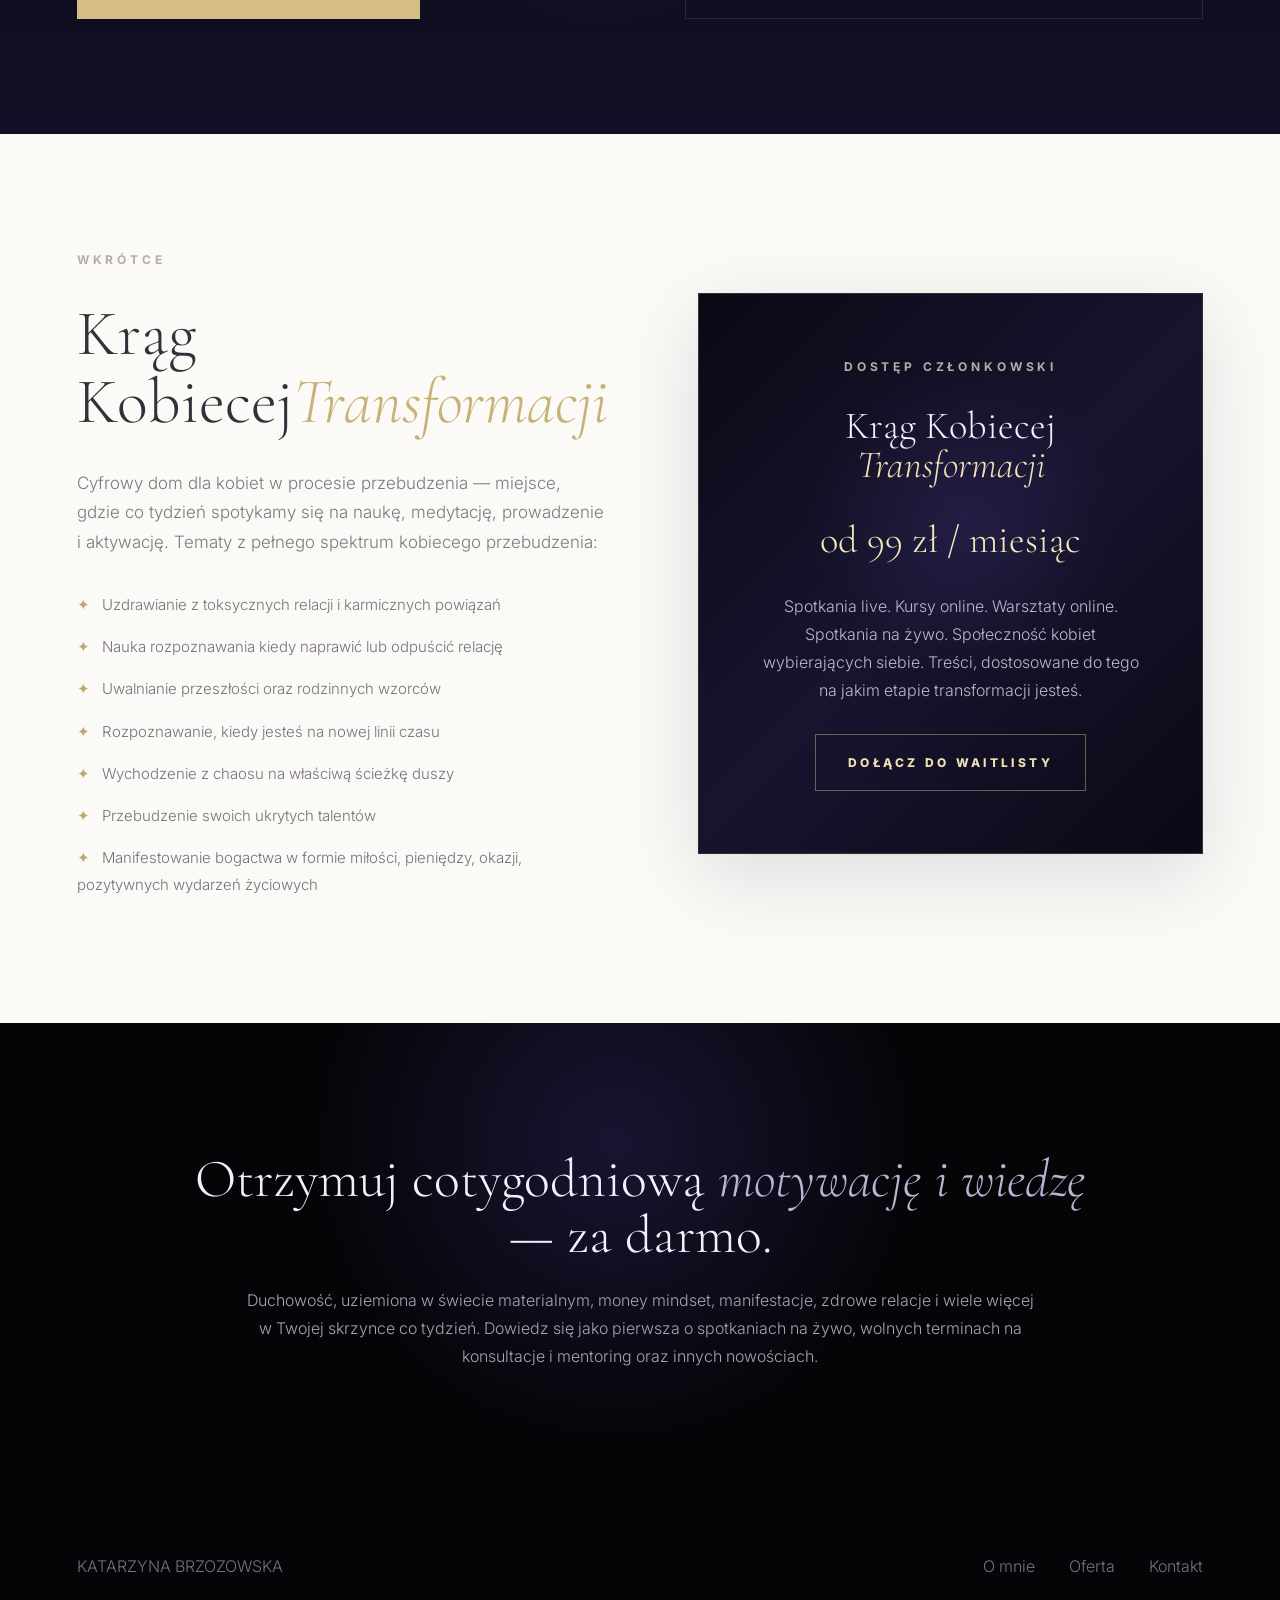
==== commit 908cf49a: "Update index.html" ====
--- a/index.html
+++ b/index.html
@@ -26,11 +26,9 @@
     <section class="hero section-dark">
       <div>
         <div class="eyebrow-line"><span></span> INTUICYJNE PROWADZENIE · AKTYWACJA DUSZY · BIZNES OPARTY O MISJĘ DUSZY <span></span></div>
-        <h1><em>Przywołuję kobiety</em><br>gotowe zamanifestować<br>swoje <i>wymarzone życie</i><br>oparte o kobiecą energię przyciągającą bogactwo i właściwe okazje z lekkością i miłością do siebie.</h1>
+        <h1><em>Przyciągam kobiety</em><br>gotowe zamanifestować<br>swoje <i>wymarzone życie</i><br>oparte o kobiecą energię, która przyciąga, nie goni.</h1>
         <p class="small-tags">✦ SELF-LOVE &nbsp;&nbsp; BOGACTWO &nbsp;&nbsp; FLOW & LEKKOŚĆ ✦</p>
-        <p class="hero-copy">Dla kobiety, która wychodzi z chaosu i wraca do swojej mocy. </p>
-        <p class="hero-copy">Dla kobiety, która chce zbudować życie oparte o kobiecą energię przyciągająca bogactwo i właściwe okazje z miłości do siebie, a nie w oparciu o kulturę pracoholizmu i walki o swoje.</p>
-        <p class="hero-copy">Mentoring duchowy, intuicyjne prowadzenie i strategia biznesowa prowadzona duszą, aby odbudować życie na własnych zasadach.</p>
+        <p class="hero-copy">Dla kobiety, która wychodzi z chaosu i wraca do swojej mocy. Która chce zbudować życie oparte o kobiecą energię przyciągająca bogactwo i właściwe okazje z miłości do siebie, a nie w oparciu o kulturę pracoholizmu i walki o swoje. Wiele kobiet już tak żyje, a teraz pora na Ciebie! Zbuduj życie na własnych zasadach.</p>
         <div class="hero-actions">
           <a class="btn" href="#oferta">Zobacz ofertę</a>
           <a class="text-link" href="#proces">Zobacz jak to działa ↓</a>
@@ -51,9 +49,9 @@
         <h2 class="section-title">Wszystko, co robimy razem, prowadzi tutaj.</h2>
       </div>
       <div class="cards three">
-        <article><div class="letter">S</div><h3>Self-Love</h3><p>Fundament każdej trwałej transformacji. Self-love to budowa życia w zgodzie z sobą, umiejętność stawiania granic by chronić siebie i wyznaczać standardy tego jak inni mają nasz traktować. Gdy uczysz się wybierać siebie — odważnie i bez przepraszania — wszystko na zewnątrz zaczyna się zmieniać.</p><small>FILAR PIERWSZY</small></article>
-        <article><div class="letter">A</div><h3>Bogactwo</h3><p>Pieniądze, miłość i wolność są Twoim naturalnym prawem, nie nagrodą. Usuniemy podświadome blokady, które trzymały to poza zasięgiem.</p><small>FILAR DRUGI</small></article>
-        <article><div class="letter">E</div><h3>Flow i lekkość</h3><p>Życie, którego pragniesz, nie musi być ciężkie. Kiedy wracasz do wewnętrznej spójności, zaczynasz przyciągać właściwych ludzi, okazje i to czego potrzebujesz, bez przymusu.</p><small>FILAR TRZECI</small></article>
+        <article><div class="letter">S</div><h3>Self-Love</h3><p>Fundament każdej trwałej transformacji. Self-love to budowa życia w zgodzie z sobą, umiejętność stawiania granic by chronić siebie i wyznaczać standardy tego jak inni mają nasz traktować. Gdy uczysz się wybierać siebie, wszystko na zewnątrz zaczyna się zmieniać.</p><small>FILAR PIERWSZY</small></article>
+        <article><div class="letter">B</div><h3>Bogactwo</h3><p>Pieniądze, miłość i wolność są Twoim naturalnym prawem, nie nagrodą. Usuniemy podświadome blokady, które trzymały bogactwo poza Twoim zasięgiem. Nauczysz się jak tworzyć i utrzymać bogactwo na poziomie energetycznym jak i materialnym.</p><small>FILAR DRUGI</small></article>
+        <article><div class="letter">F</div><h3>Flow i lekkość</h3><p>Życie, którego pragniesz, nie musi być ciężkie. Kiedy wracasz do wewnętrznej spójności, zaczynasz przyciągać właściwych ludzi, okazje i to czego potrzebujesz, bez przymusu.</p><small>FILAR TRZECI</small></article>
       </div>
     </section>
 
@@ -70,7 +68,7 @@
           <li>Certyfikowany QHHT® Practitioner - metoda Dolores Cannon</li>
           <li>Przeprogramowanie podświadomości i regresja</li>
           <li>Intuicyjna przewodniczka i duchowa mentorka</li>
-          <li>Astrolog urodzeniowa, predykcyjna, biznesowa, finansowa oraz praktyk Human Desing</li>
+          <li>Astrolog urodzeniowa, predykcyjna, biznesowa, finansowa</li>
           <li>Inżynier Cyberbezpieczeństwa i studentka Bankowości Inwestycyjnej</li>
           <li>Strategia biznesowa, AI i money mindset</li>
         </ul>
@@ -80,14 +78,14 @@
 
     <section class="process section-light" id="proces">
       <div class="split-head">
-        <div><p class="kicker">MÓJ AUTORSKI PROCES</p><h2 class="section-title">Jak wychodzimy z chaosu <em>na właściwą ścieżkę.</em></h2></div>
+        <div><p class="kicker">MÓJ AUTORSKI PROCES</p><h2 class="section-title">Jak wychodzimy z chaosu <em>na właściwą ścieżkę?</em></h2></div>
         <p>Każda sesja i każdy program opiera się na tej samej transformacyjnej ramie — od aktywacji, rozpoznania tego co Cię blokuje na poziomie enrgetycznym, aż po integrację i zbudowanie strategii działania w realnym życiu.</p>
       </div>
       <div class="cards four">
         <article><span>01</span><h3>Znajdź to, czego naprawdę chcesz</h3><p>Zaczynamy od intencji i pragnień, które czasami są głeboko ukryte. Czego tak naprawdę chcesz od relacji, pracy, życia? Znalezienie tego jest pierwszym krokiem w procesie transformacji.</p><small>JASNOŚĆ · INTENCJA · WIZJA</small></article>
         <article><span>02</span><h3>Odkryj blokujące przekonania</h3><p>Mówisz, że czegoś chcesz, ale czy faktycznie tak jest? Co powoduje, że spełnianie niektórych marzeń Ci nie wychodzi? Wyciągamy na powierzchnię podświadome programy, które stoją między Tobą a Twoimi marzeniami.</p><small>PODŚWIADOMOŚĆ · PRACA Z CIENIEM</small></article>
-        <article><span>03</span><h3>Podróż kwantowa</h3><p>Schodzimy w głąb tego czego nie widać poprzez medytację, regresję, channeling lub pracę z wewnętrznym dzieckiem.</p><small>REGRESJA · INNER CHILD · UZDRAWIANIE</small></article>
-        <article><span>04</span><h3>Zmiana, integracja i skok kwantowy</h3><p>Zakotwiczamy wyższą częstotliwość w Twoim codziennym życiu - na poziomie emocji, relacji, finansów i biznesie.</p><small>INTEGRACJA · ENERGIA · DZIAŁANIE</small></article>
+        <article><span>03</span><h3>Podróż kwantowa</h3><p>Schodzimy w głąb tego czego nie widać. Za pomocą różnych technik jak medytacja, regresja past-life, channeling czy pracę z wewnętrznym dzieckiem eksplorujemy i uzdrawiamy to co ukryte.</p><small>REGRESJA · INNER CHILD · UZDRAWIANIE</small></article>
+        <article><span>04</span><h3>Zmiana, integracja i skok kwantowy</h3><p>Zakotwiczamy wyższą częstotliwość w Twoim codziennym życiu - na poziomie emocji, relacji, finansów i biznesie. Pora na skok kwantowy i nową wersję Ciebie.</p><small>INTEGRACJA · ENERGIA · DZIAŁANIE</small></article>
       </div>
     </section>
 
@@ -97,8 +95,8 @@
       <p class="center-copy">Każda oferta prowadzi przez ten sam autorski proces — od pojedynczej sesji aż po głęboką transformację biznesu i życia.</p>
       <div class="offer-grid">
         <article><small>N° 01</small><h3>Sesja aktywacyjna 1:1</h3><p>Jedna mocna sesja, w której identyfikujemy pragnienie, blokadę i zaczynamy podróż do środka.</p><ul><li>Jasność odnośnie intencji i pragnień</li><li>Odkrycie głównego, blokującego wzorca</li><li>Prowadzona medytacja, regresja lub channeling</li></ul><a href="https://cal.com/" target="_blank" rel="noopener">Umów sesję →</a></article>
-        <article class="featured"><small>NAJBARDZIEJ TRANSFORMUJĄCE</small><small>N° 02</small><h3>Prywatny Mentoring</h3><p>5–6 sesji głębokiej pracy, w której rozpuszczamy stare linie czasu i budujemy nową tożsamość. Uleczamy relacje, budujemy poczucie własnej wartości, powracamy do self-love.</p><ul><li>Głęboki, autorki proces transformacji w 5-6 sesjach</li><li>Regresja past-life i uzdrawianie wewnętrznego dziecka</li><li>Relacje, self-worth, self-love, życiowa misja</li><li>Astrologia i Human Design</li></ul><a href="contact.html">Aplikuj teraz →</a></article>
-        <article><small>N° 03</small><h3>Business, AI & Money Accelerator</h3><p>Dla przedsiębiorczyni gotowej budować biznes zgodny z jej misją duszy. Kasia posiada unikalne doświadczenie w świecie materialnym jak i na poziomie energetycznym, co pozwala na zbudowanie strategii ugruntowanej w realnym świecie: inwestowanie i manifestowanie bogactwa, podejmowanie właściwych decyzji biznesowych i rozwiązywania sporów, automatyzacja procesów biznesowych z pomoca AI i innych narzędzi, bezpieczeństwo biznesu w sieci, mentoring biznesowy i kariery, astrologia biznesowa.</p><ul><li>Usuwanie blokad związanych z pieniędzmy</li><li>Budowanie strategii biznesowej</li><li>Narzędzia i AI pomagające w zwiększaniu zysków i zasięgów</li><li>Techniki przyciągania właściwych klientów</li><li>Techniki podejmowania właściwych decyzji biznesowych.</li></ul><a href="contact.html">Dowiedz się więcej →</a></article>
+        <article class="featured"><small>NAJBARDZIEJ TRANSFORMUJĄCE</small><small> N° 02</small><h3>Prywatny Mentoring</h3><p>5–6 sesji głębokiej pracy, w której rozpuszczamy stare linie czasu i budujemy nową tożsamość. Uleczamy relacje, budujemy poczucie własnej wartości, powracamy do self-love.</p><ul><li>Głęboki, autorki proces transformacji w 5-6 sesjach</li><li>Regresja past-life i uzdrawianie wewnętrznego dziecka</li><li>Relacje, self-worth, self-love, życiowa misja</li><li>Astrologia i Human Design</li></ul><a href="contact.html">Aplikuj teraz →</a></article>
+        <article><small>N° 03</small><h3>Business, AI & Money Accelerator</h3><p>Dla przedsiębiorczyni gotowej budować biznes zgodny z jej misją duszy. Kasia posiada unikalne doświadczenie w świecie materialnym jak i na poziomie energetycznym, co pozwala na zbudowanie precyzyjenj strategii ugruntowanej w realnym świecie.</p><ul><li>Usuwanie blokad związanych z pieniędzmy</li><li>Budowanie strategii biznesowej</li><li>Narzędzia i AI pomagające w zwiększaniu zysków i zasięgów</li><li>Techniki przyciągania właściwych klientów</li><li>Techniki podejmowania właściwych decyzji biznesowych.</li></ul><a href="contact.html">Dowiedz się więcej →</a></article>
       </div>
     </section>
     <section class="philosophy section-light">
@@ -217,9 +215,8 @@
             <li>Uwalnianie przeszłości oraz rodzinnych wzorców</li>
             <li>Rozpoznawanie, kiedy jesteś na nowej linii czasu</li>
             <li>Wychodzenie z chaosu na właściwą ścieżkę duszy</li>
+            <li>Przebudzenie swoich ukrytych talentów</li>
             <li>Manifestowanie bogactwa w formie miłości, pieniędzy, okazji, pozytywnych wydarzeń życiowych</li>
-            <li>Przebudzenie swoich ukrytych talentów</li>
-            <li>Rozwój intuicji</li>
           </ul>
         </div>
 
@@ -238,12 +235,10 @@
     <section class="newsletter-section">
       <div class="newsletter-inner">
         <h2>Otrzymuj cotygodniową <em>motywację i wiedzę</em> — za darmo.</h2>
-        <p>Duchowość, uziemiona w świecie materialnym, money mindset, manifestacje, zdrowe relacje i wiele więcej w Twojej skrzynce co tydzień.</p>
-        <p>Dowiedz się jako pierwsza o spotkaniach na żywo, wolnych terminach na konsultacje i mentoring oraz innych nowościach.</p>
-        <form action="https://formspree.io/f/TWOJ_KOD" method="POST" class="newsletter-form">
-          <input type="email" name="email" placeholder="Twój adres e-mail" required>
-          <button type="submit">Tak, wyślij</button>
-        </form>
+        <p>Duchowość, uziemiona w świecie materialnym, money mindset, manifestacje, zdrowe relacje i wiele więcej w Twojej skrzynce co tydzień. Dowiedz się jako pierwsza o spotkaniach na żywo, wolnych terminach na konsultacje i mentoring oraz innych nowościach.</p>
+        <div class="kit-form-wrap">
+           <script async data-uid="0a51e1d10d" src="https://katarzynabrzozowska.kit.com/0a51e1d10d/index.js"></script>
+        </div>
       </div>
     </section>
   </main>
@@ -254,7 +249,6 @@
       <a href="about.html">O mnie</a>
       <a href="#oferta">Oferta</a>
       <a href="contact.html">Kontakt</a>
-      <a href="https://instagram.com/" target="_blank" rel="noopener">Instagram</a>
     </nav>
   </footer>
 
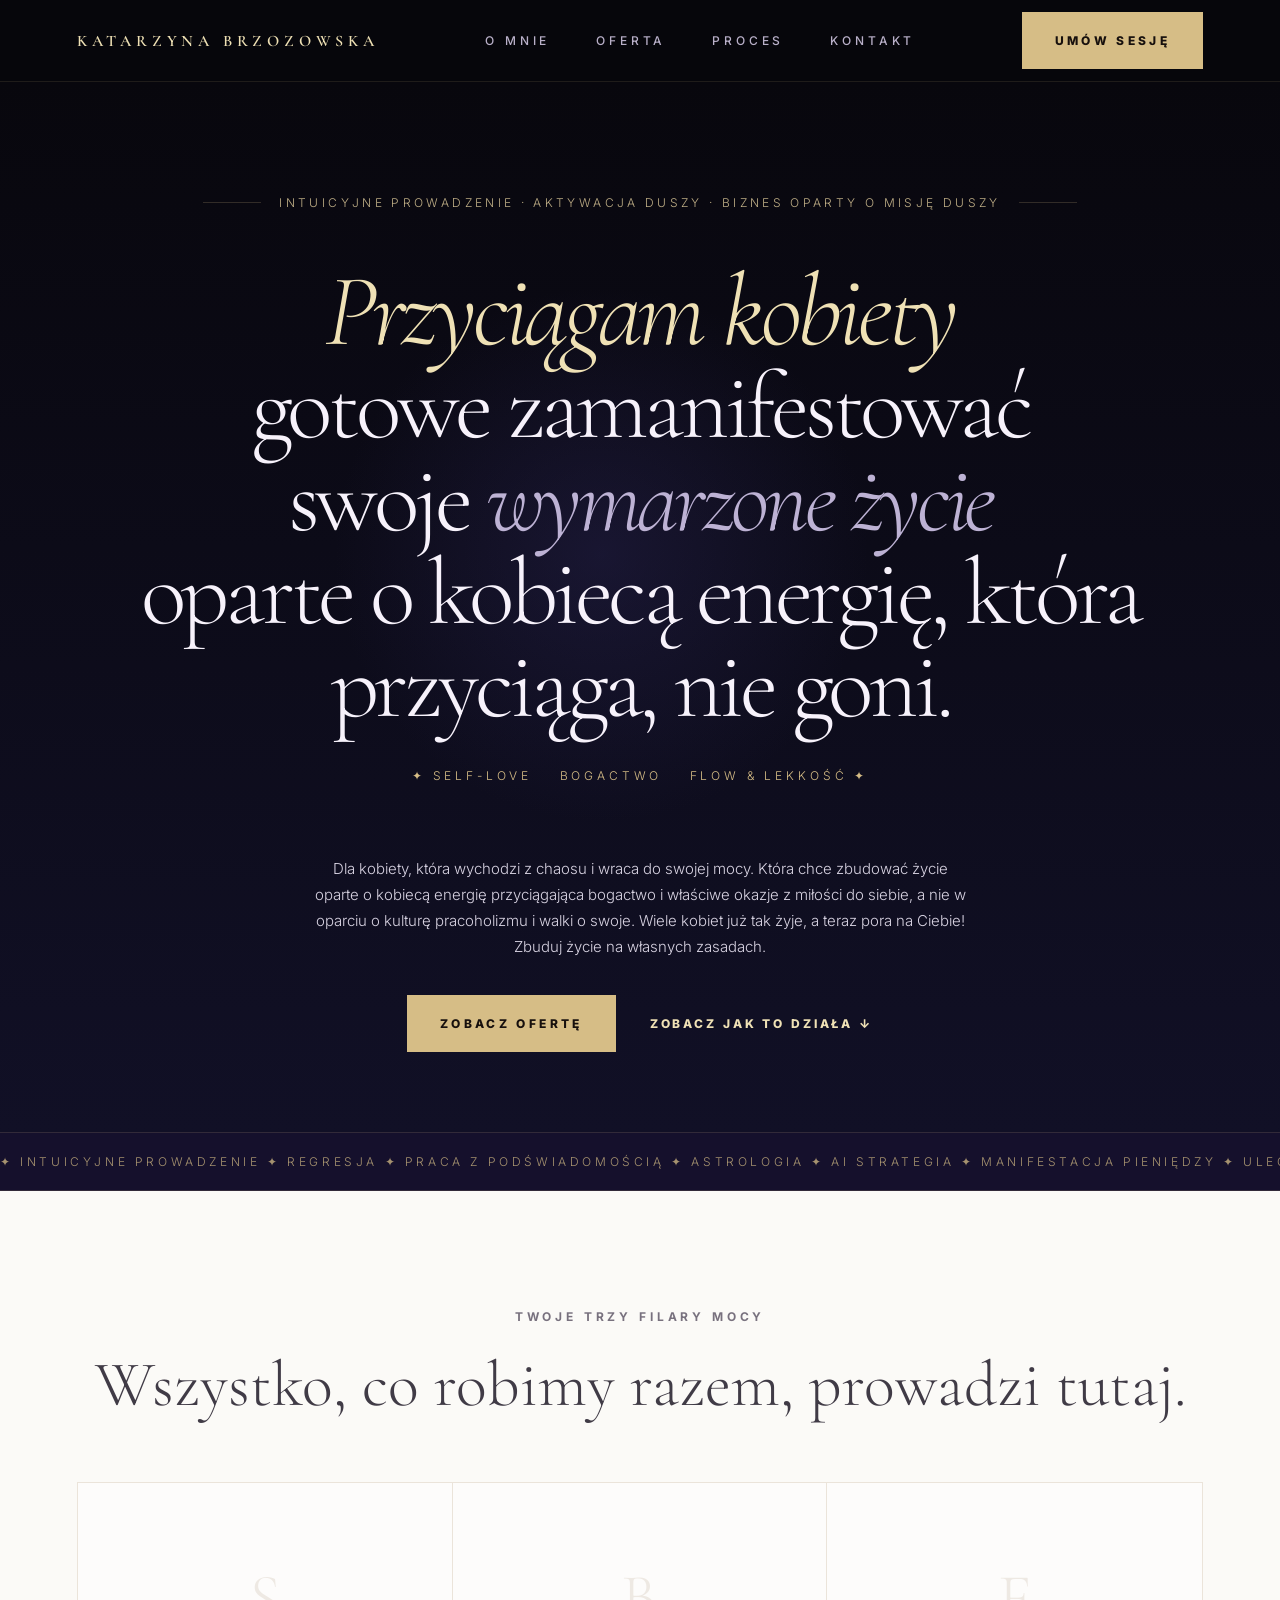
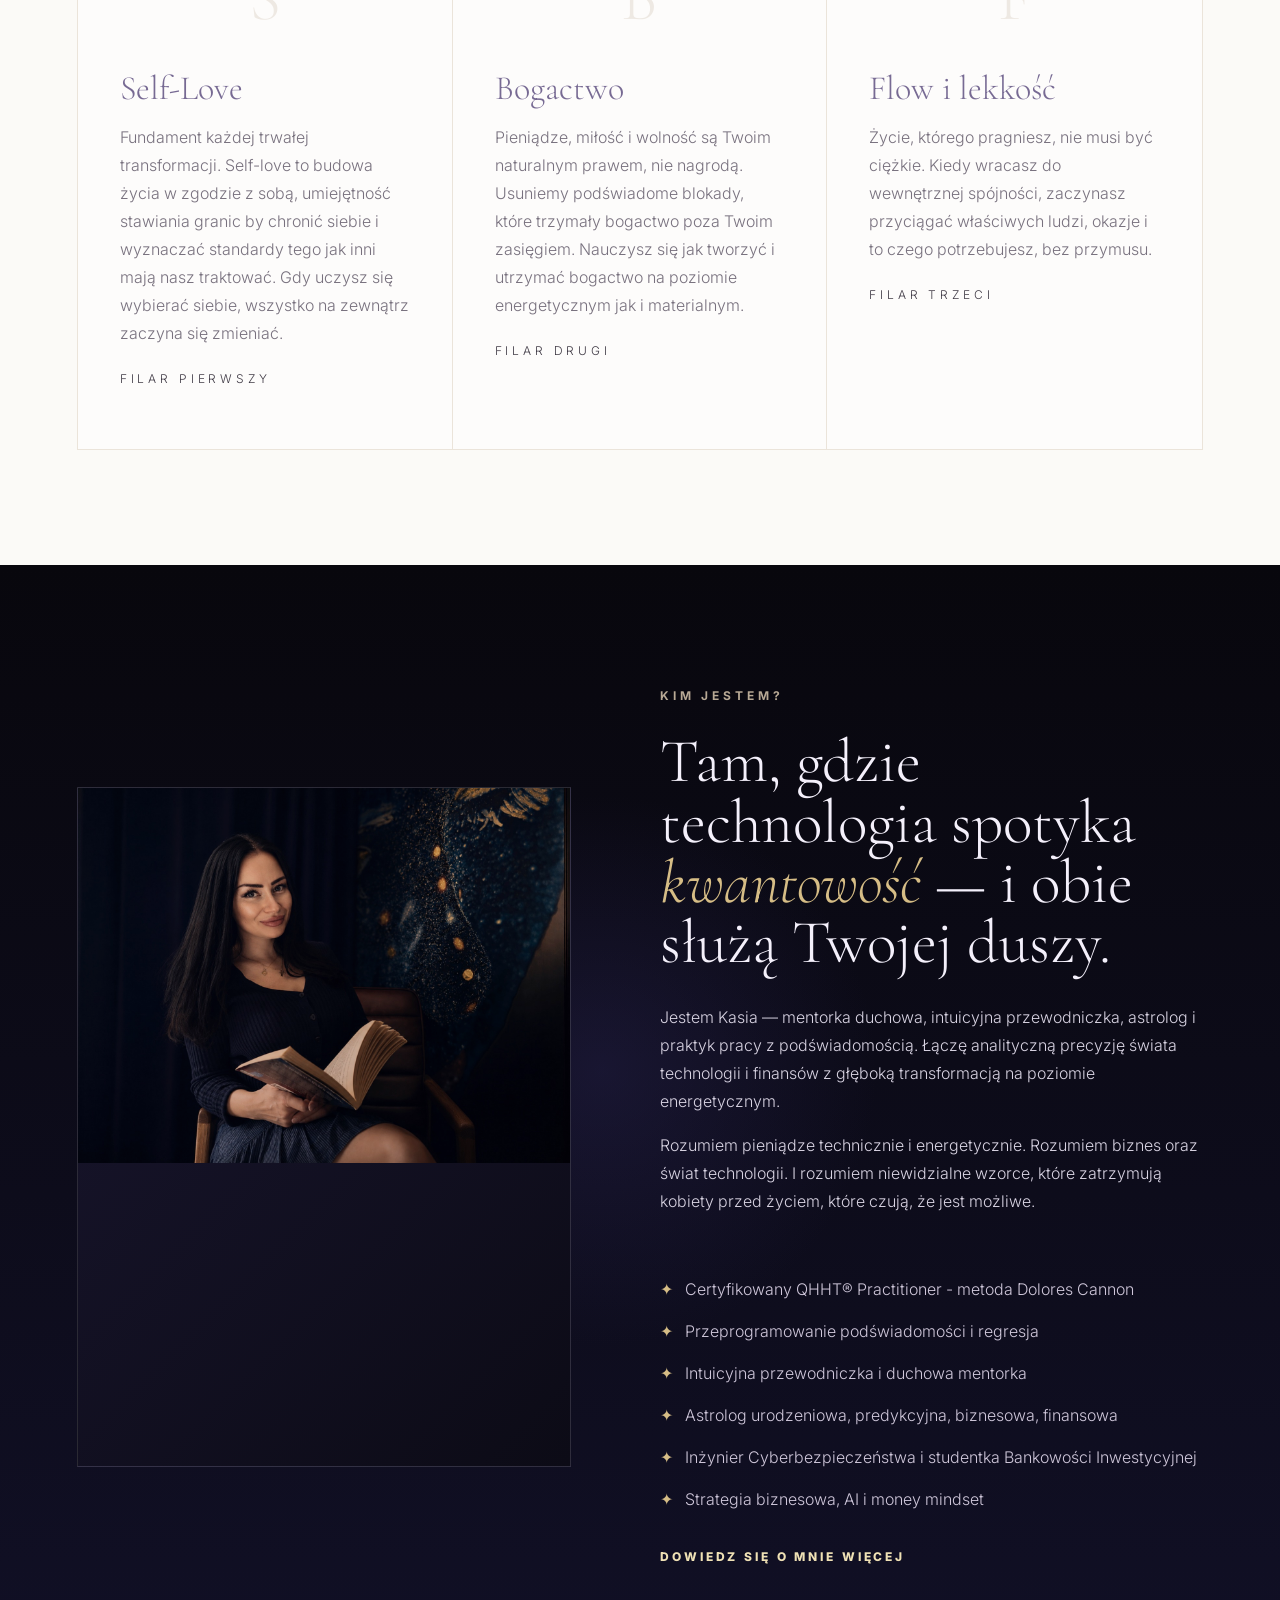
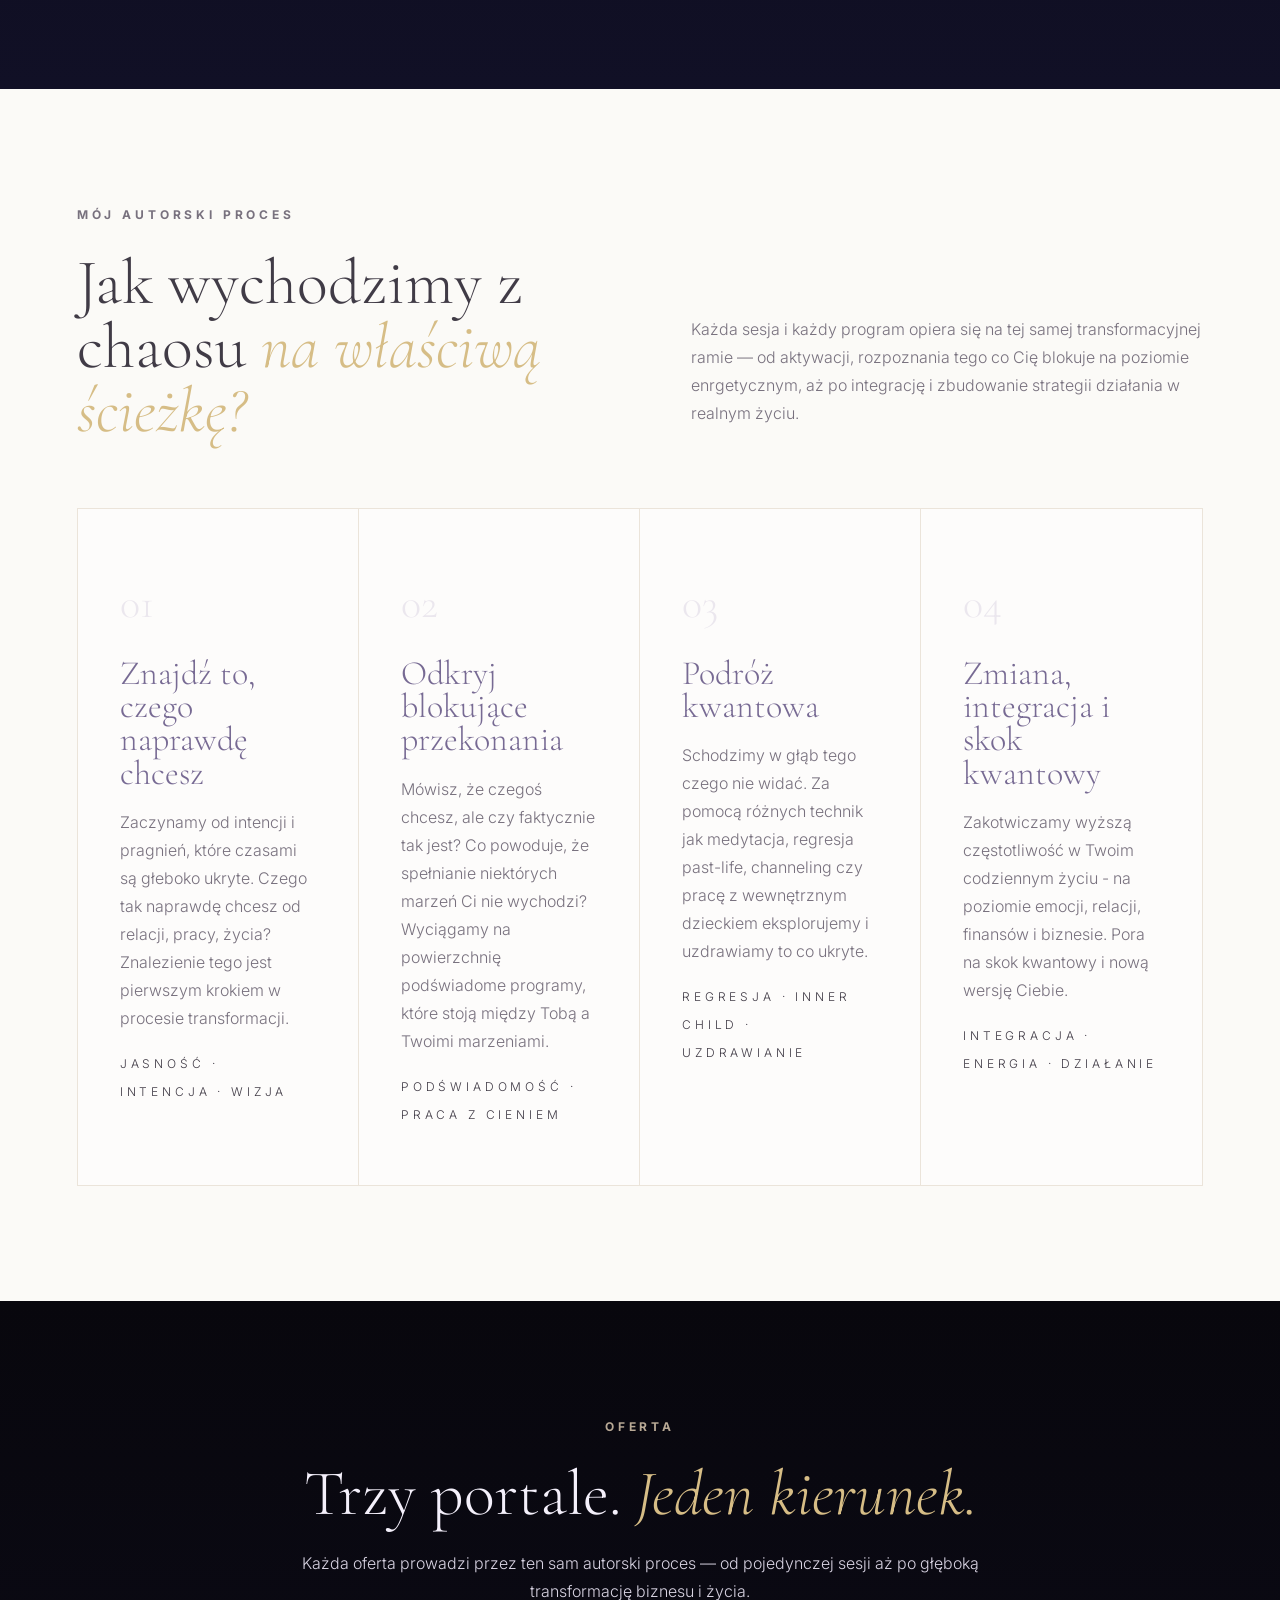
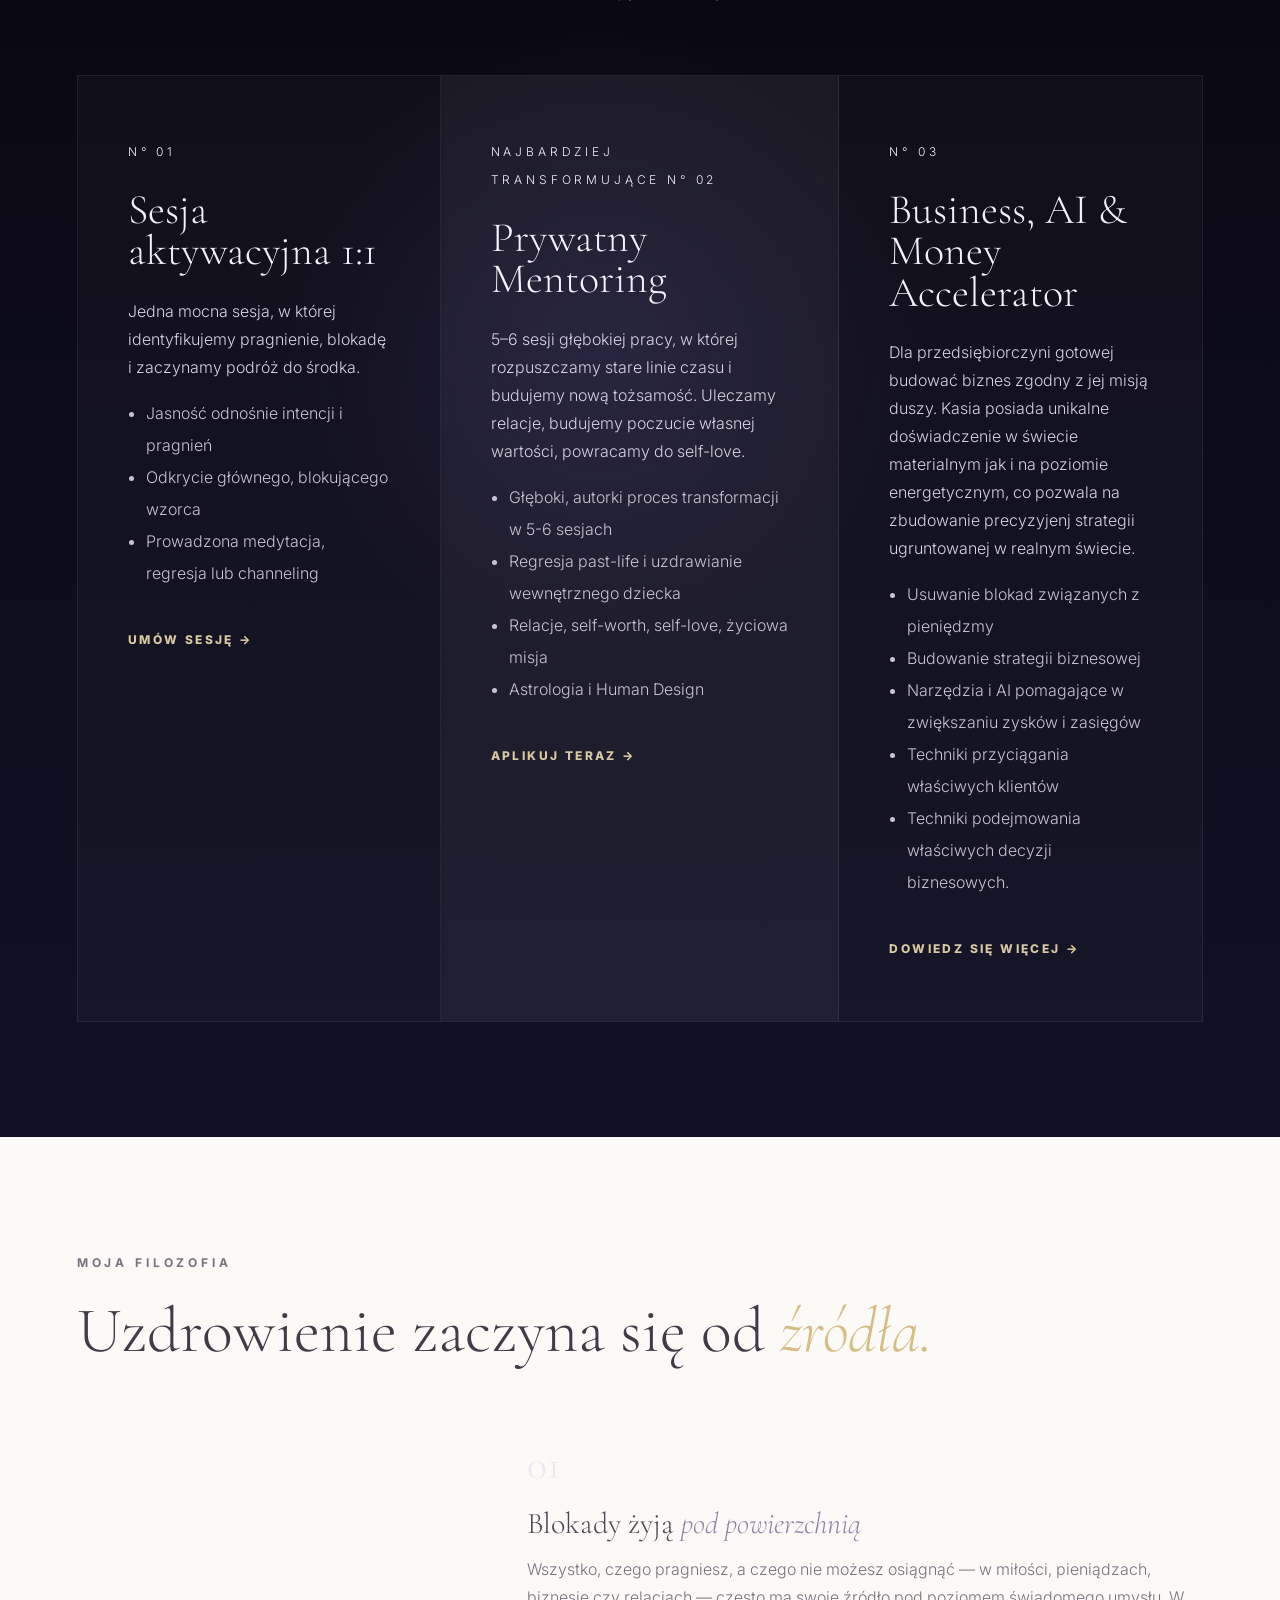
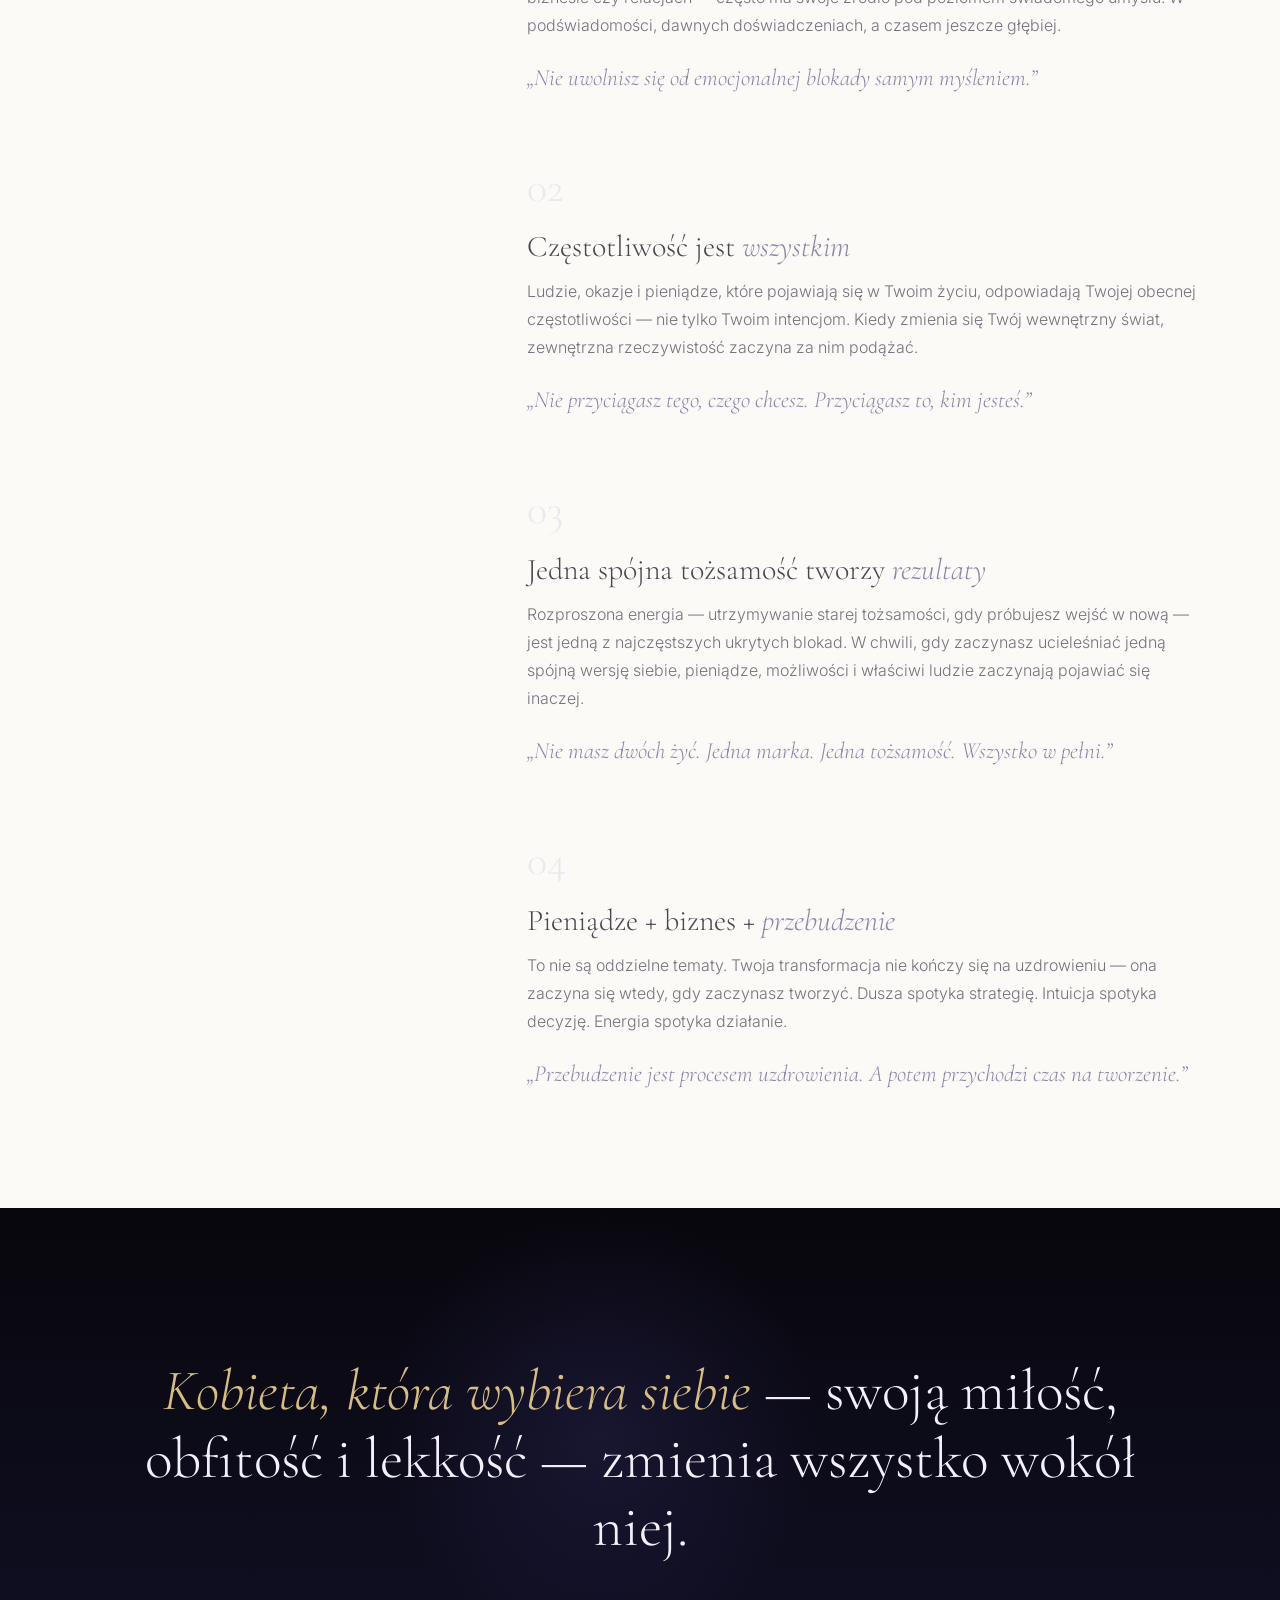
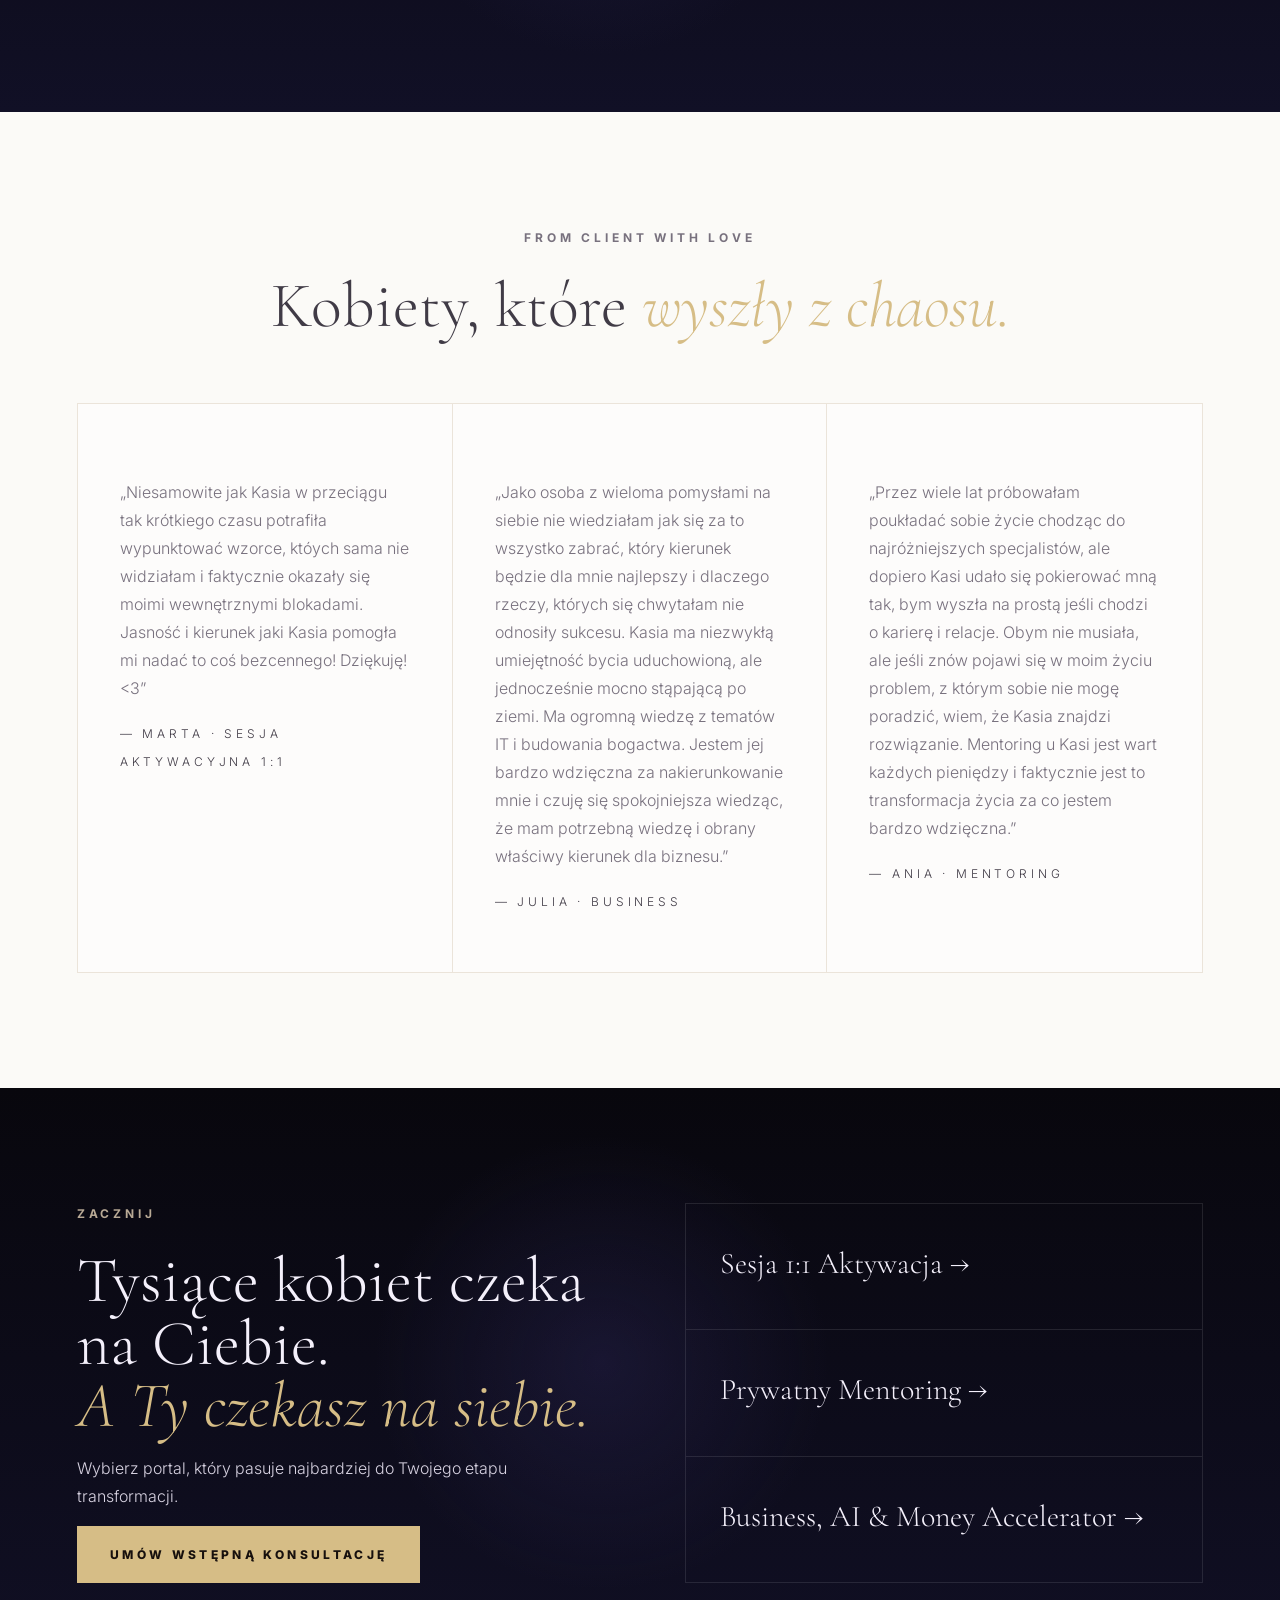
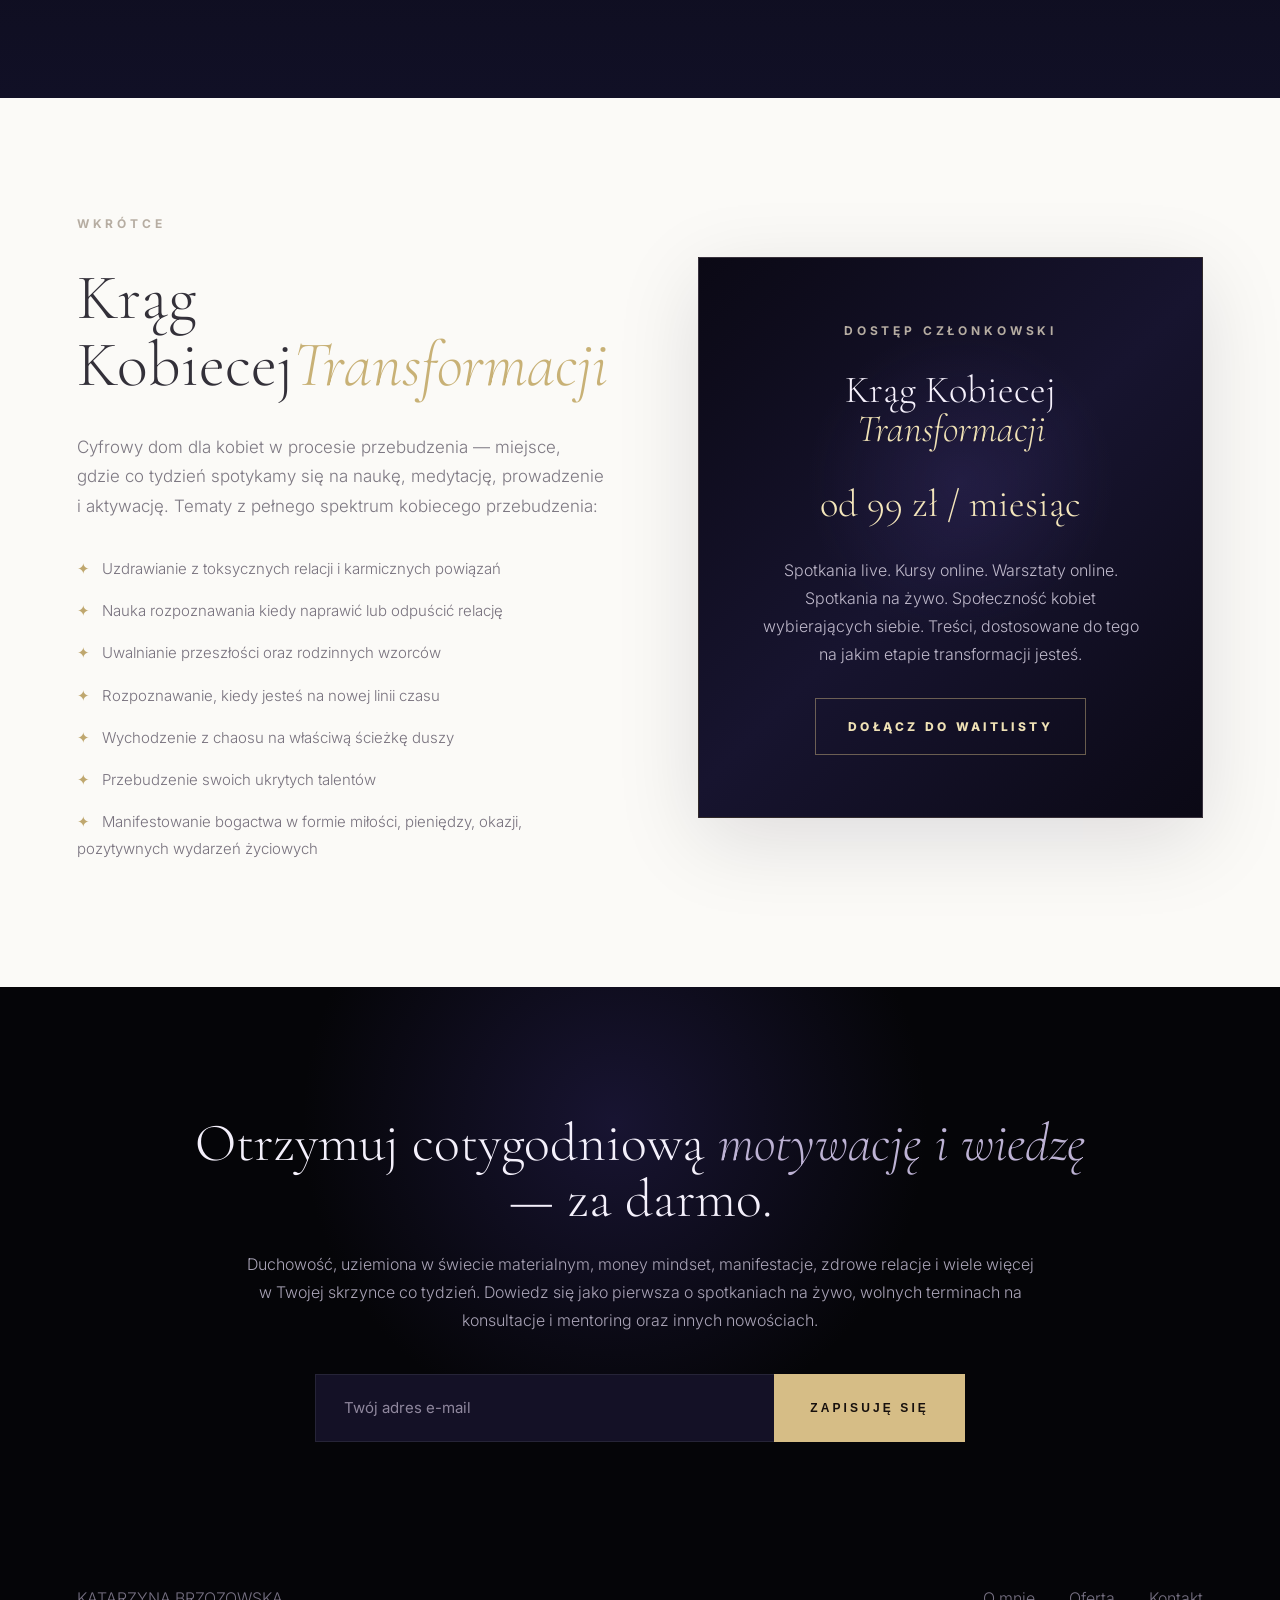
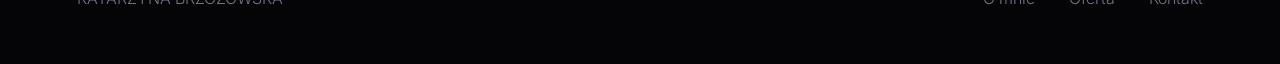
==== commit 685f1239: "Update index.html" ====
--- a/index.html
+++ b/index.html
@@ -231,14 +231,37 @@
         </div>
       </div>
     </section>
-
     <section class="newsletter-section">
       <div class="newsletter-inner">
-        <h2>Otrzymuj cotygodniową <em>motywację i wiedzę</em> — za darmo.</h2>
-        <p>Duchowość, uziemiona w świecie materialnym, money mindset, manifestacje, zdrowe relacje i wiele więcej w Twojej skrzynce co tydzień. Dowiedz się jako pierwsza o spotkaniach na żywo, wolnych terminach na konsultacje i mentoring oraz innych nowościach.</p>
-        <div class="kit-form-wrap">
-           <script async data-uid="0a51e1d10d" src="https://katarzynabrzozowska.kit.com/0a51e1d10d/index.js"></script>
-        </div>
+    
+        <h2>
+          Otrzymuj cotygodniową <em>motywację i wiedzę</em> — za darmo.
+        </h2>
+    
+        <p>
+          Duchowość, uziemiona w świecie materialnym, money mindset,
+          manifestacje, zdrowe relacje i wiele więcej w Twojej skrzynce co tydzień.
+          Dowiedz się jako pierwsza o spotkaniach na żywo, wolnych terminach na
+          konsultacje i mentoring oraz innych nowościach.
+        </p>
+    
+        <form
+          action="https://app.kit.com/forms/9523028/subscriptions"
+          method="post"
+          class="newsletter-form"
+        >
+          <input
+            type="email"
+            name="email_address"
+            placeholder="Twój adres e-mail"
+            required
+          >
+    
+          <button type="submit">
+            Zapisuję się
+          </button>
+        </form>
+    
       </div>
     </section>
   </main>
--- a/assets/style.css
+++ b/assets/style.css
@@ -216,17 +216,35 @@
   gap:34px;
 }
 
+/* MOVING TICKER */
+
 .ticker{
-  white-space:nowrap;
-  overflow:hidden;
-  padding:18px 0;
   background:#15102c;
-  color:#8f83a8;
   border-top:1px solid rgba(214,189,134,.15);
   border-bottom:1px solid rgba(214,189,134,.15);
+  overflow:hidden;
+  white-space:nowrap;
+  position:relative;
+  padding:18px 0;
+}
+
+.ticker-track{
+  display:flex;
+  width:max-content;
+  animation:tickerScroll 35s linear infinite;
+}
+
+.ticker-track span{
+  padding-right:80px;
+  color:rgba(214,189,134,.75);
   font-size:12px;
   letter-spacing:.30em;
   text-transform:uppercase;
+}
+
+@keyframes tickerScroll{
+  from{transform:translateX(0);}
+  to{transform:translateX(-50%);}
 }
 
 .section-light{
@@ -760,6 +778,136 @@
   max-width:900px;
   margin:auto;
   text-align:center;
+}
+
+
+/* EXPERIENCE BADGE */
+
+.guide-photo{
+  position:relative;
+}
+
+.experience-badge{
+  position:absolute;
+  left:30px;
+  bottom:30px;
+  background:rgba(11,9,34,.92);
+  border:1px solid rgba(214,189,134,.2);
+  padding:24px 28px;
+  min-width:180px;
+  backdrop-filter:blur(12px);
+  z-index:3;
+}
+
+.experience-number{
+  font-family:"Cormorant Garamond",serif;
+  font-size:64px;
+  line-height:1;
+  color:var(--gold);
+  margin-bottom:8px;
+}
+
+.experience-text{
+  font-size:11px;
+  letter-spacing:.25em;
+  text-transform:uppercase;
+  color:rgba(255,255,255,.7);
+  line-height:1.8;
+}
+
+/* PHILOSOPHY QUOTES */
+
+.philosophy-list article blockquote{
+  margin:22px 0 0;
+  padding:0;
+  font-family:"Cormorant Garamond",serif;
+  font-size:1.45rem;
+  line-height:1.55;
+  font-style:italic;
+  color:#8f83a8;
+  border:none;
+}
+
+.philosophy-list article h3 em{
+  color:#8f83a8;
+}
+
+/* KIT NEWSLETTER FORM FIX */
+
+.kit-newsletter-form{
+  max-width:760px;
+  margin:50px auto 0;
+}
+
+.kit-newsletter-form .formkit-form{
+  max-width:760px !important;
+  width:100% !important;
+  background:transparent !important;
+  border:none !important;
+  box-shadow:none !important;
+  padding:0 !important;
+}
+
+.kit-newsletter-form .formkit-fields{
+  display:flex !important;
+  width:100% !important;
+  gap:0 !important;
+}
+
+.kit-newsletter-form .formkit-field{
+  flex:1 !important;
+  margin:0 !important;
+}
+
+.kit-newsletter-form input,
+.kit-newsletter-form .formkit-input{
+  width:100% !important;
+  height:68px !important;
+  background:#15122a !important;
+  color:#ffffff !important;
+  border:1px solid rgba(255,255,255,.12) !important;
+  border-right:none !important;
+  padding:0 26px !important;
+  font-size:16px !important;
+  font-family:Inter,Arial,sans-serif !important;
+  outline:0 !important;
+}
+
+.kit-newsletter-form input::placeholder,
+.kit-newsletter-form .formkit-input::placeholder{
+  color:#9f98ad !important;
+  opacity:1 !important;
+}
+
+.kit-newsletter-form button,
+.kit-newsletter-form .formkit-submit{
+  height:68px !important;
+  min-height:68px !important;
+  background:#d6bd86 !important;
+  color:#111 !important;
+  border:none !important;
+  padding:0 38px !important;
+  font-size:12px !important;
+  letter-spacing:.26em !important;
+  text-transform:uppercase !important;
+  font-weight:800 !important;
+  font-family:Inter,Arial,sans-serif !important;
+  cursor:pointer !important;
+  border-radius:0 !important;
+}
+
+.kit-newsletter-form .formkit-submit span{
+  background:transparent !important;
+  color:#111 !important;
+  padding:0 !important;
+}
+
+.kit-newsletter-form .formkit-powered-by,
+.kit-newsletter-form [data-element="powered-by"],
+.kit-newsletter-form .formkit-guarantee{
+  opacity:.35 !important;
+  filter:grayscale(1) !important;
+  margin-top:24px !important;
 }
 
 @media(max-width:900px){
@@ -808,3 +956,30 @@
   .membership-section{padding:80px 5vw}
   .contact-page{padding:70px 5vw}
 }
+
+@media(max-width:700px){
+  .kit-newsletter-form .formkit-fields{
+    flex-direction:column !important;
+  }
+
+  .kit-newsletter-form input,
+  .kit-newsletter-form .formkit-input{
+    border-right:1px solid rgba(255,255,255,.12) !important;
+    margin-bottom:12px !important;
+  }
+
+  .kit-newsletter-form button,
+  .kit-newsletter-form .formkit-submit{
+    width:100% !important;
+  }
+
+  .experience-badge{
+    left:18px;
+    bottom:18px;
+    padding:18px 20px;
+  }
+
+  .experience-number{
+    font-size:48px;
+  }
+}
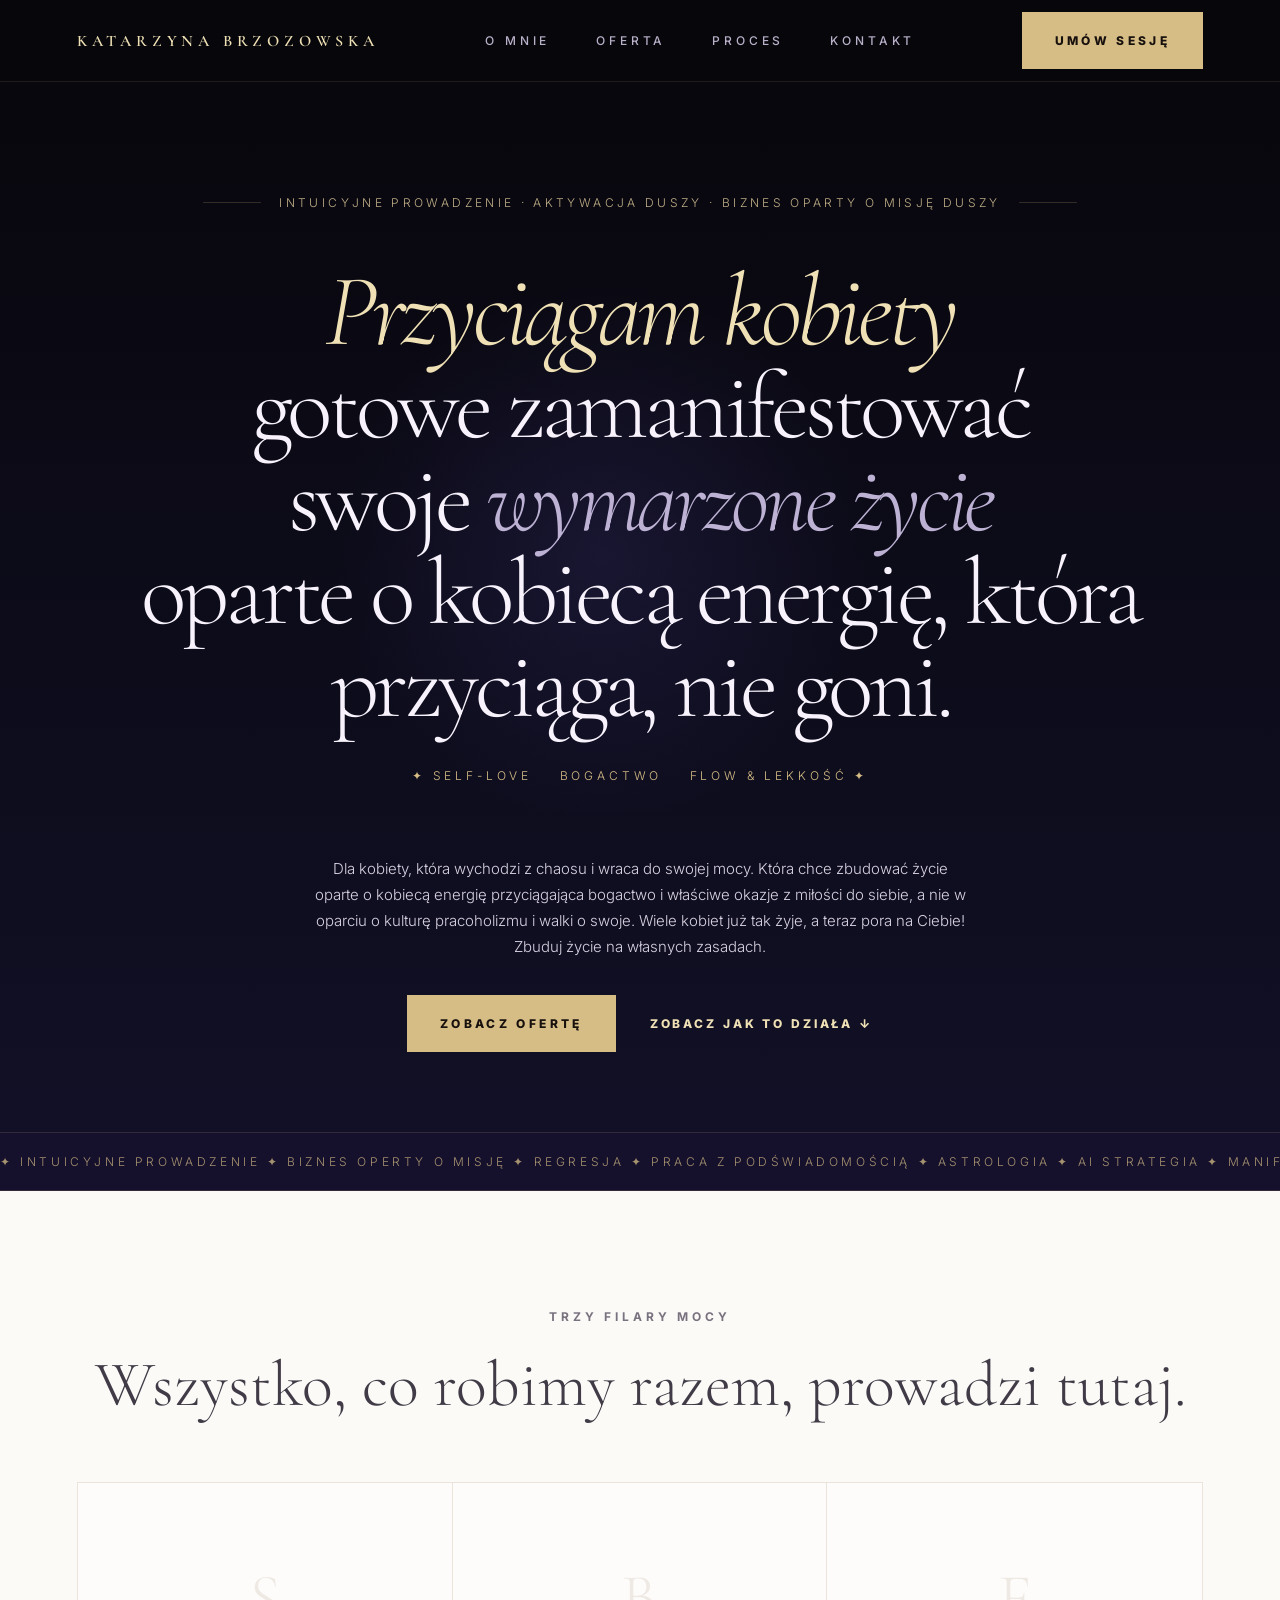
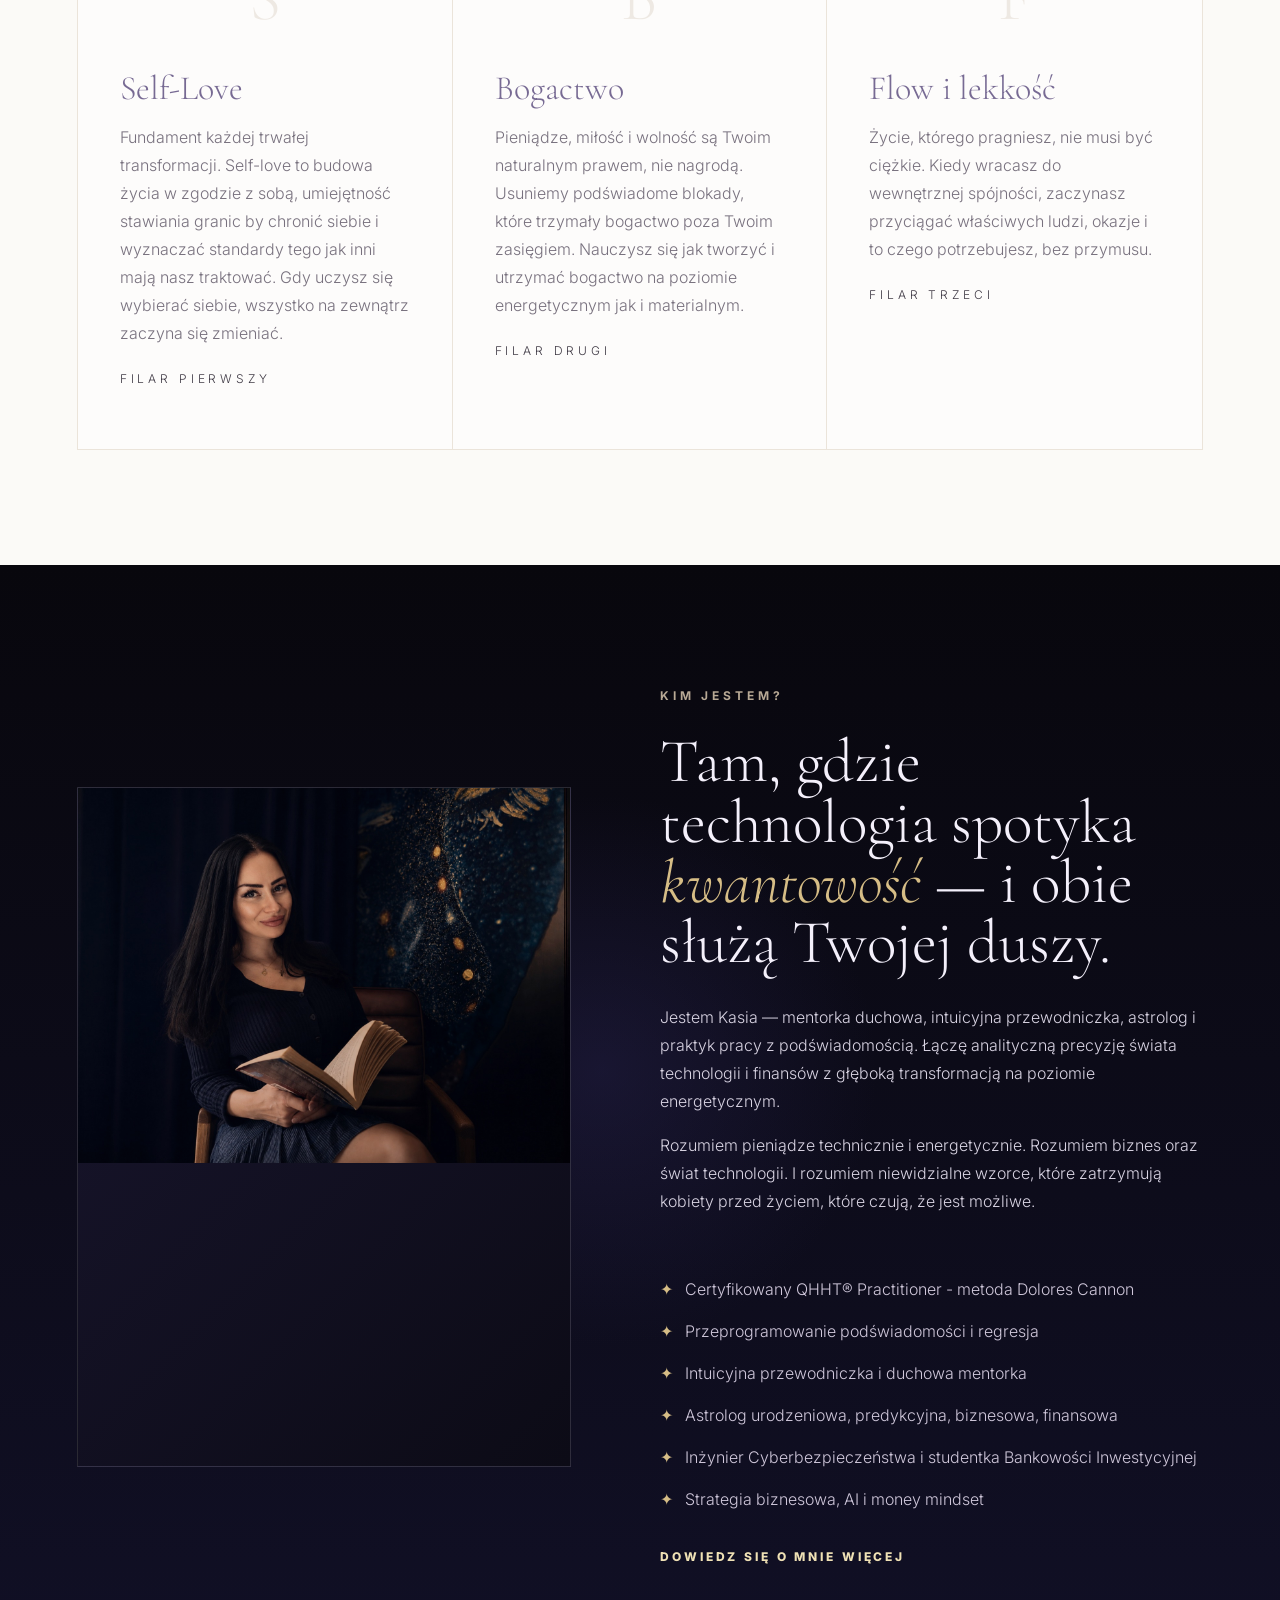
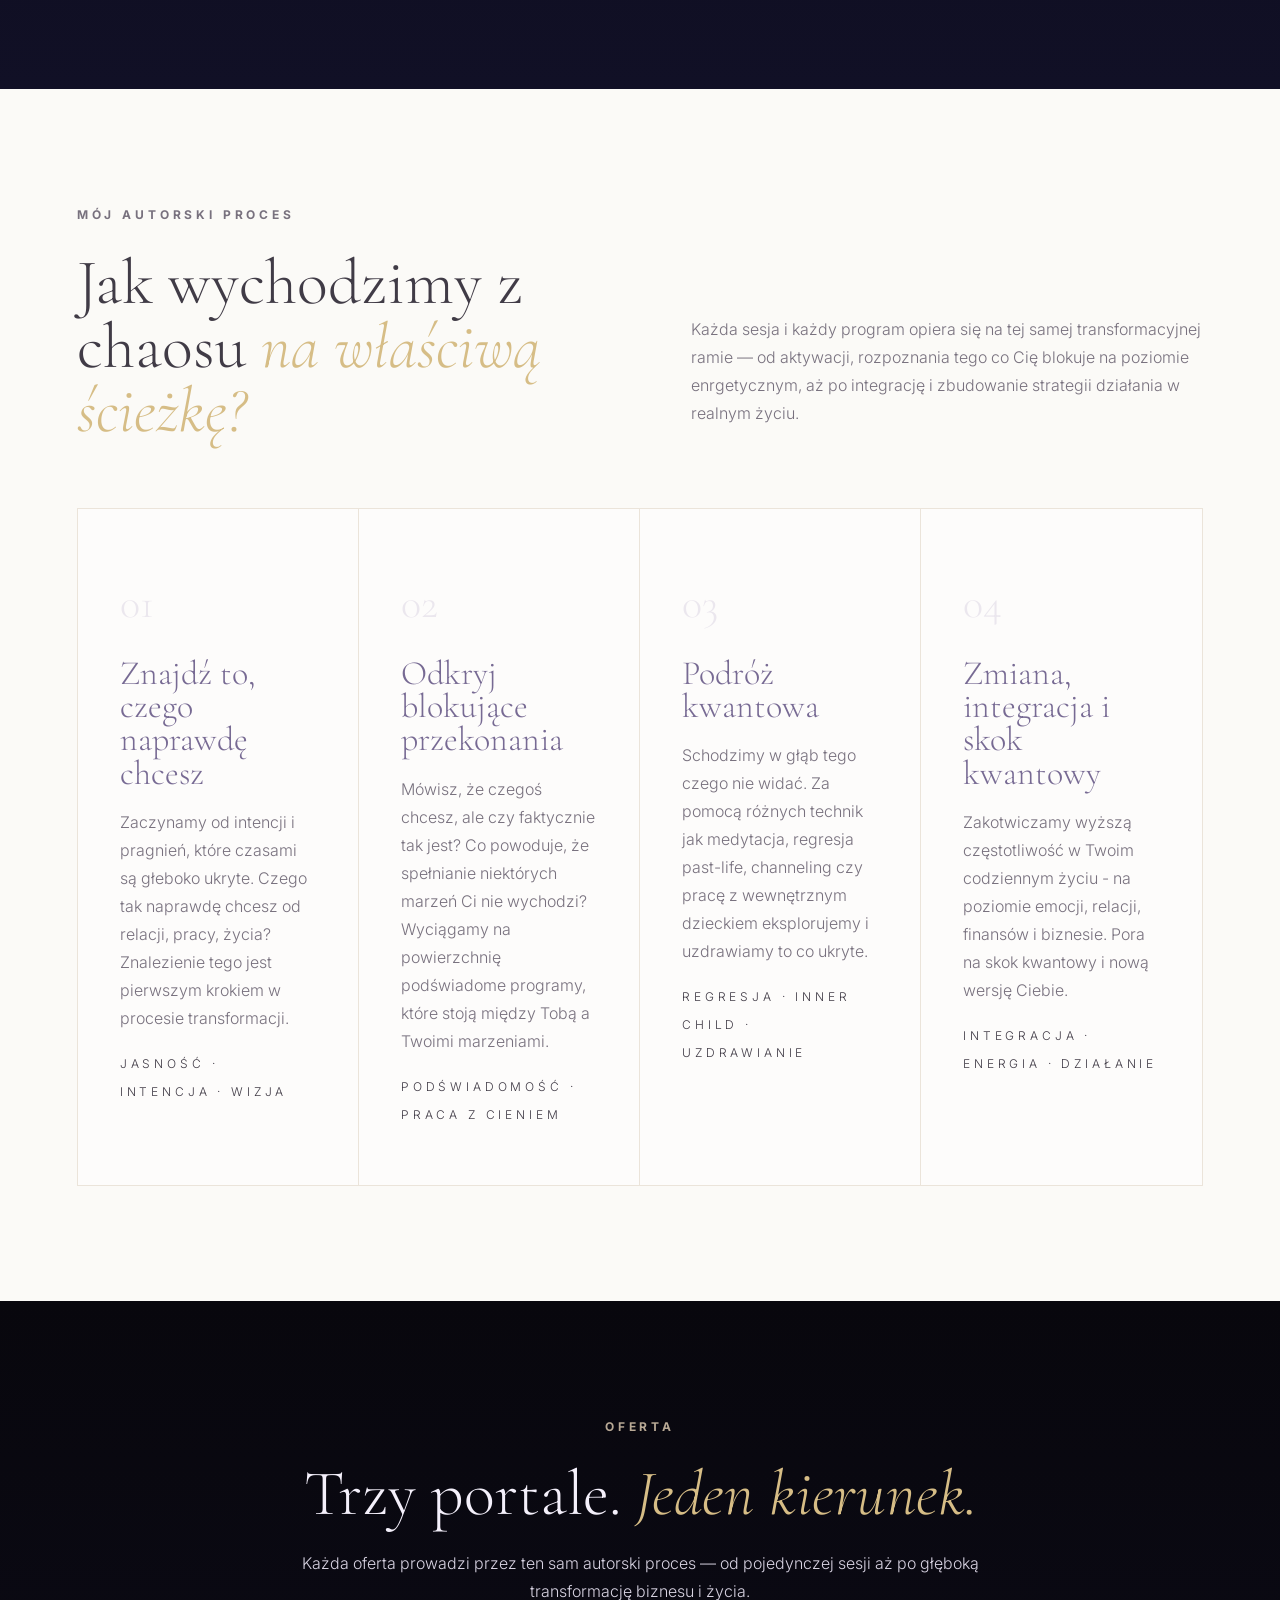
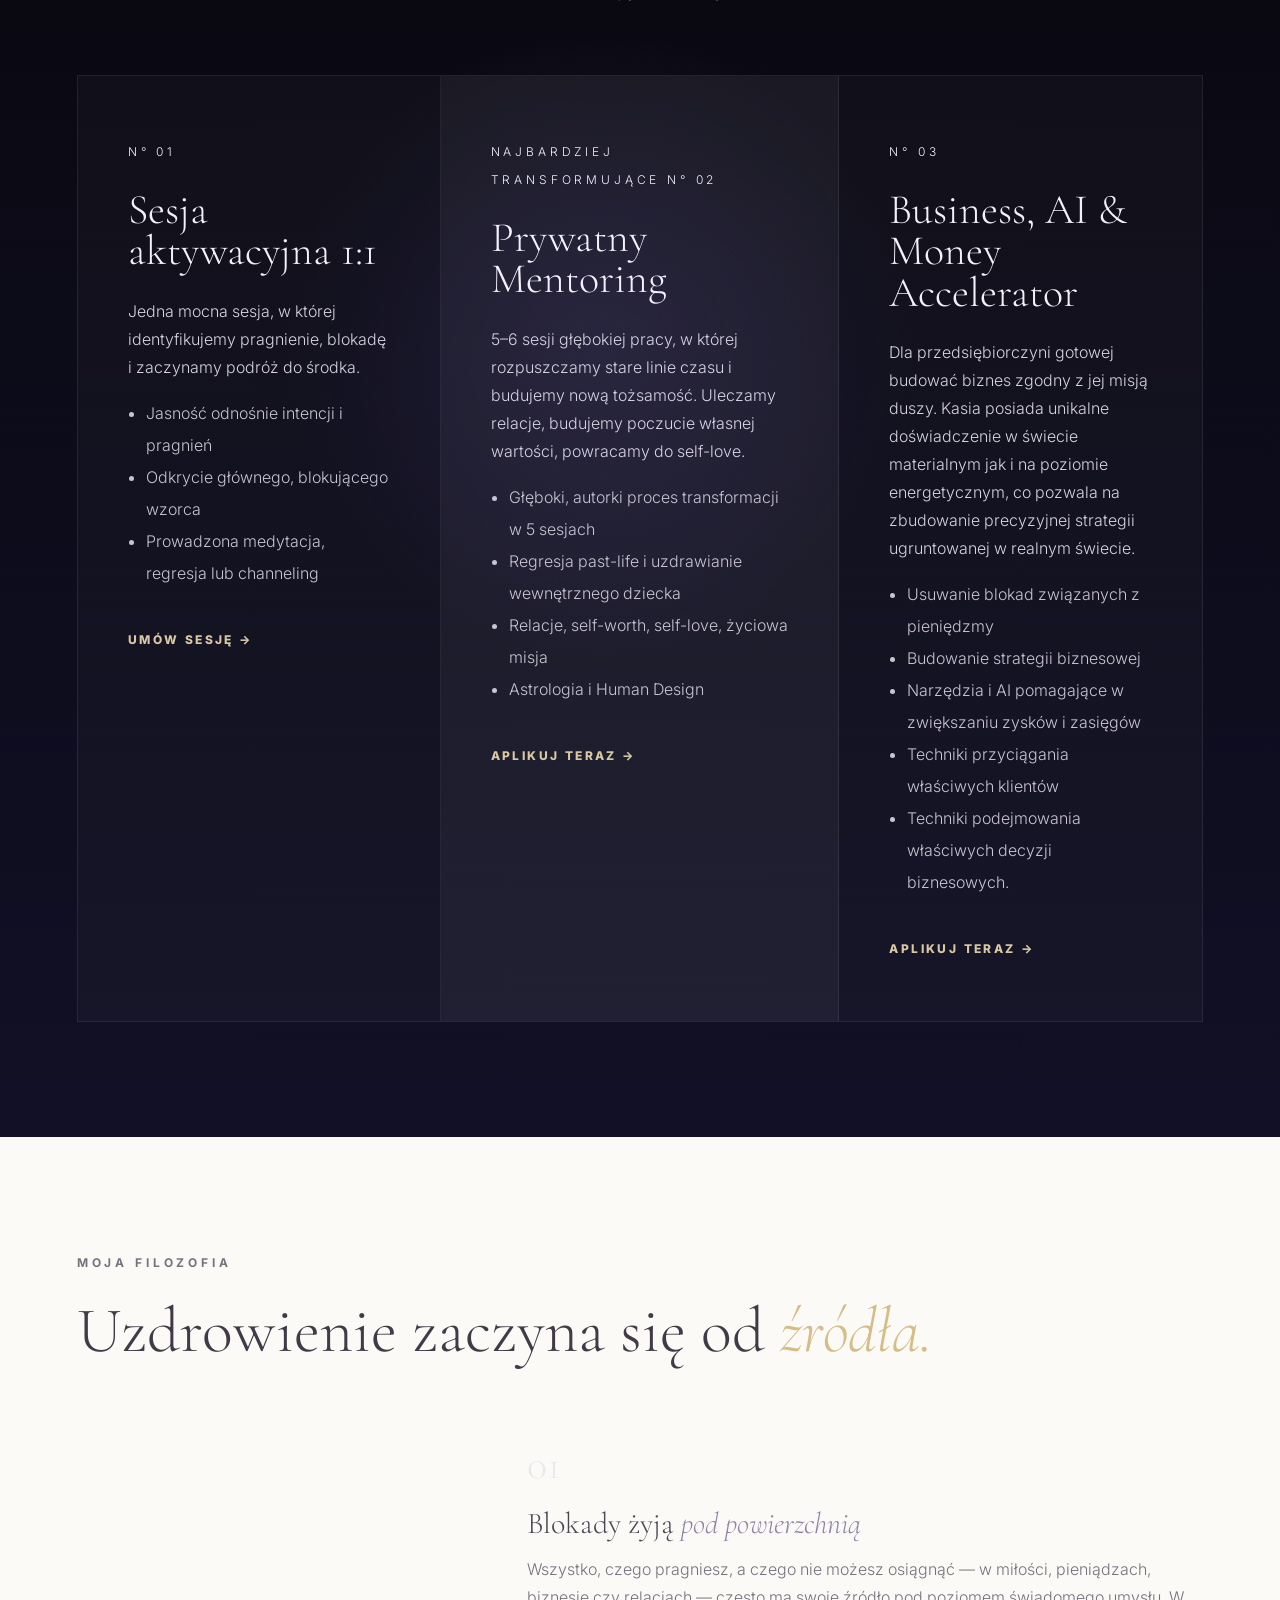
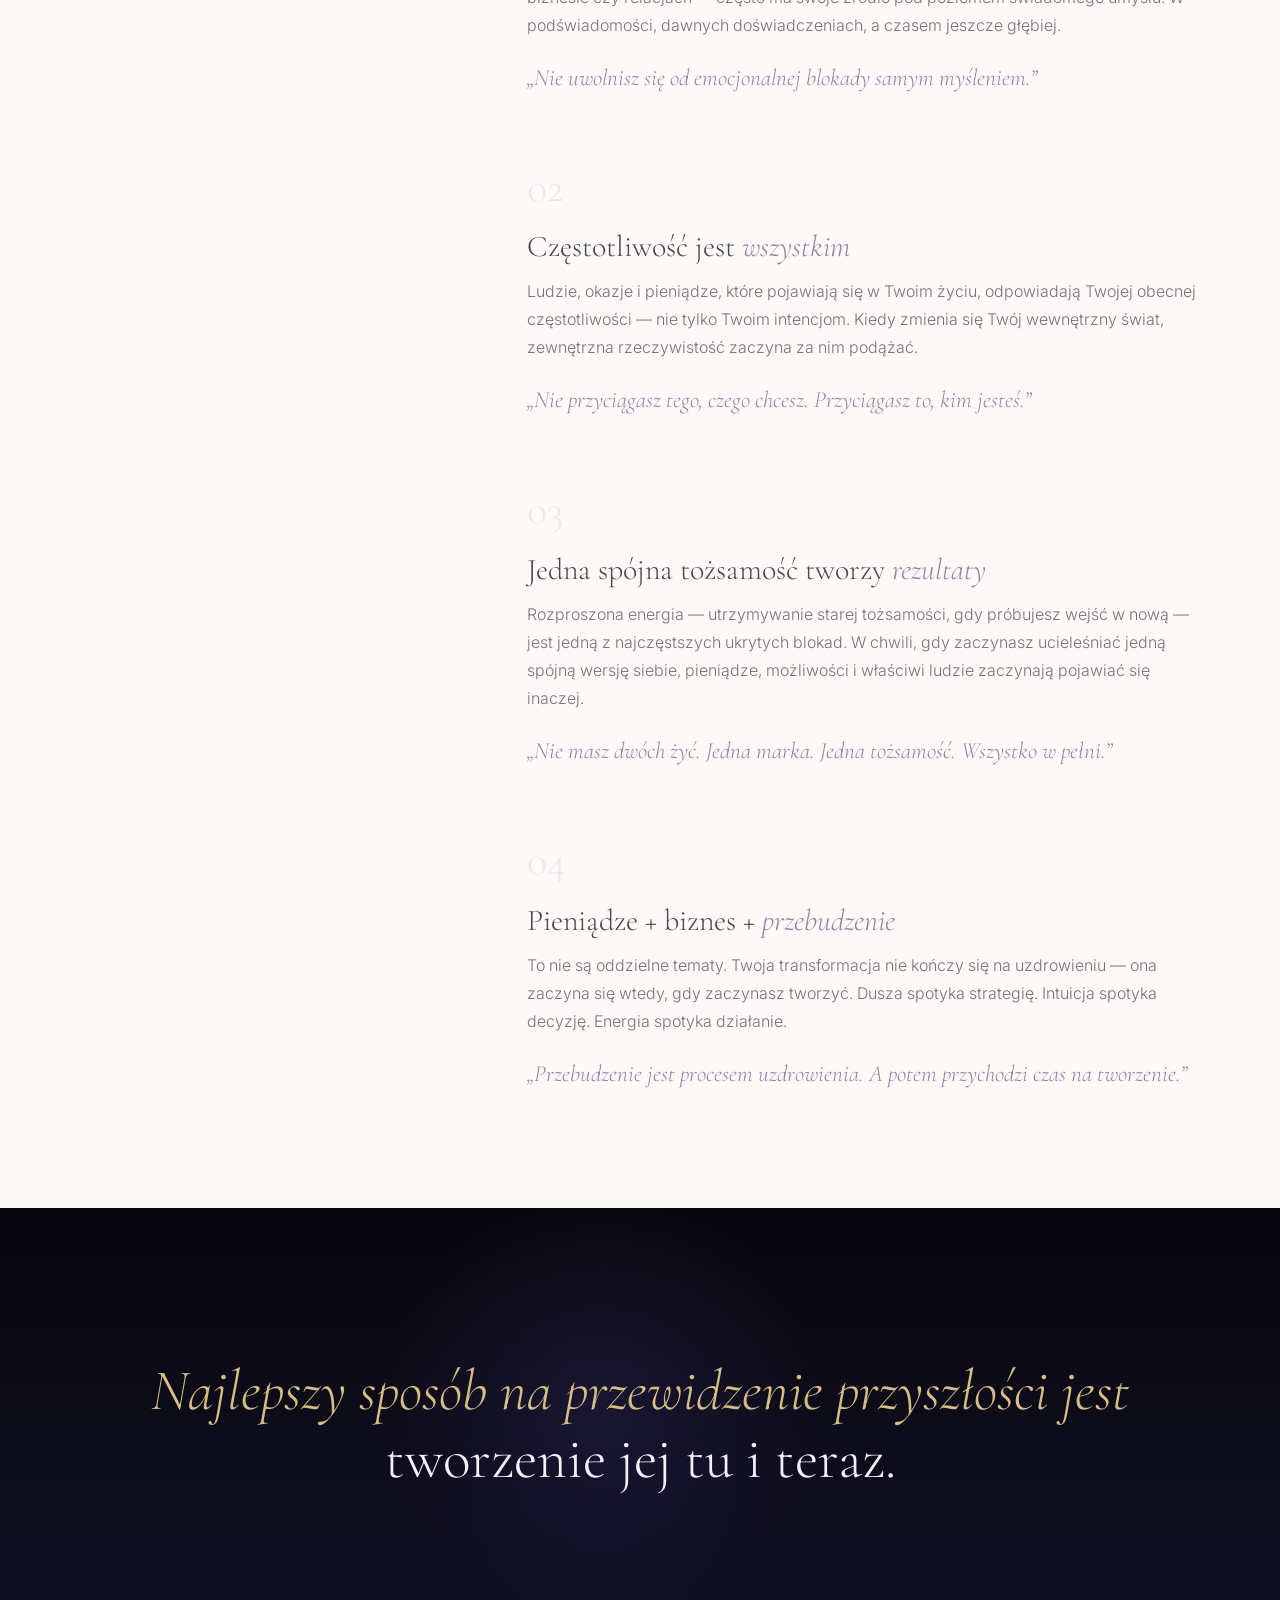
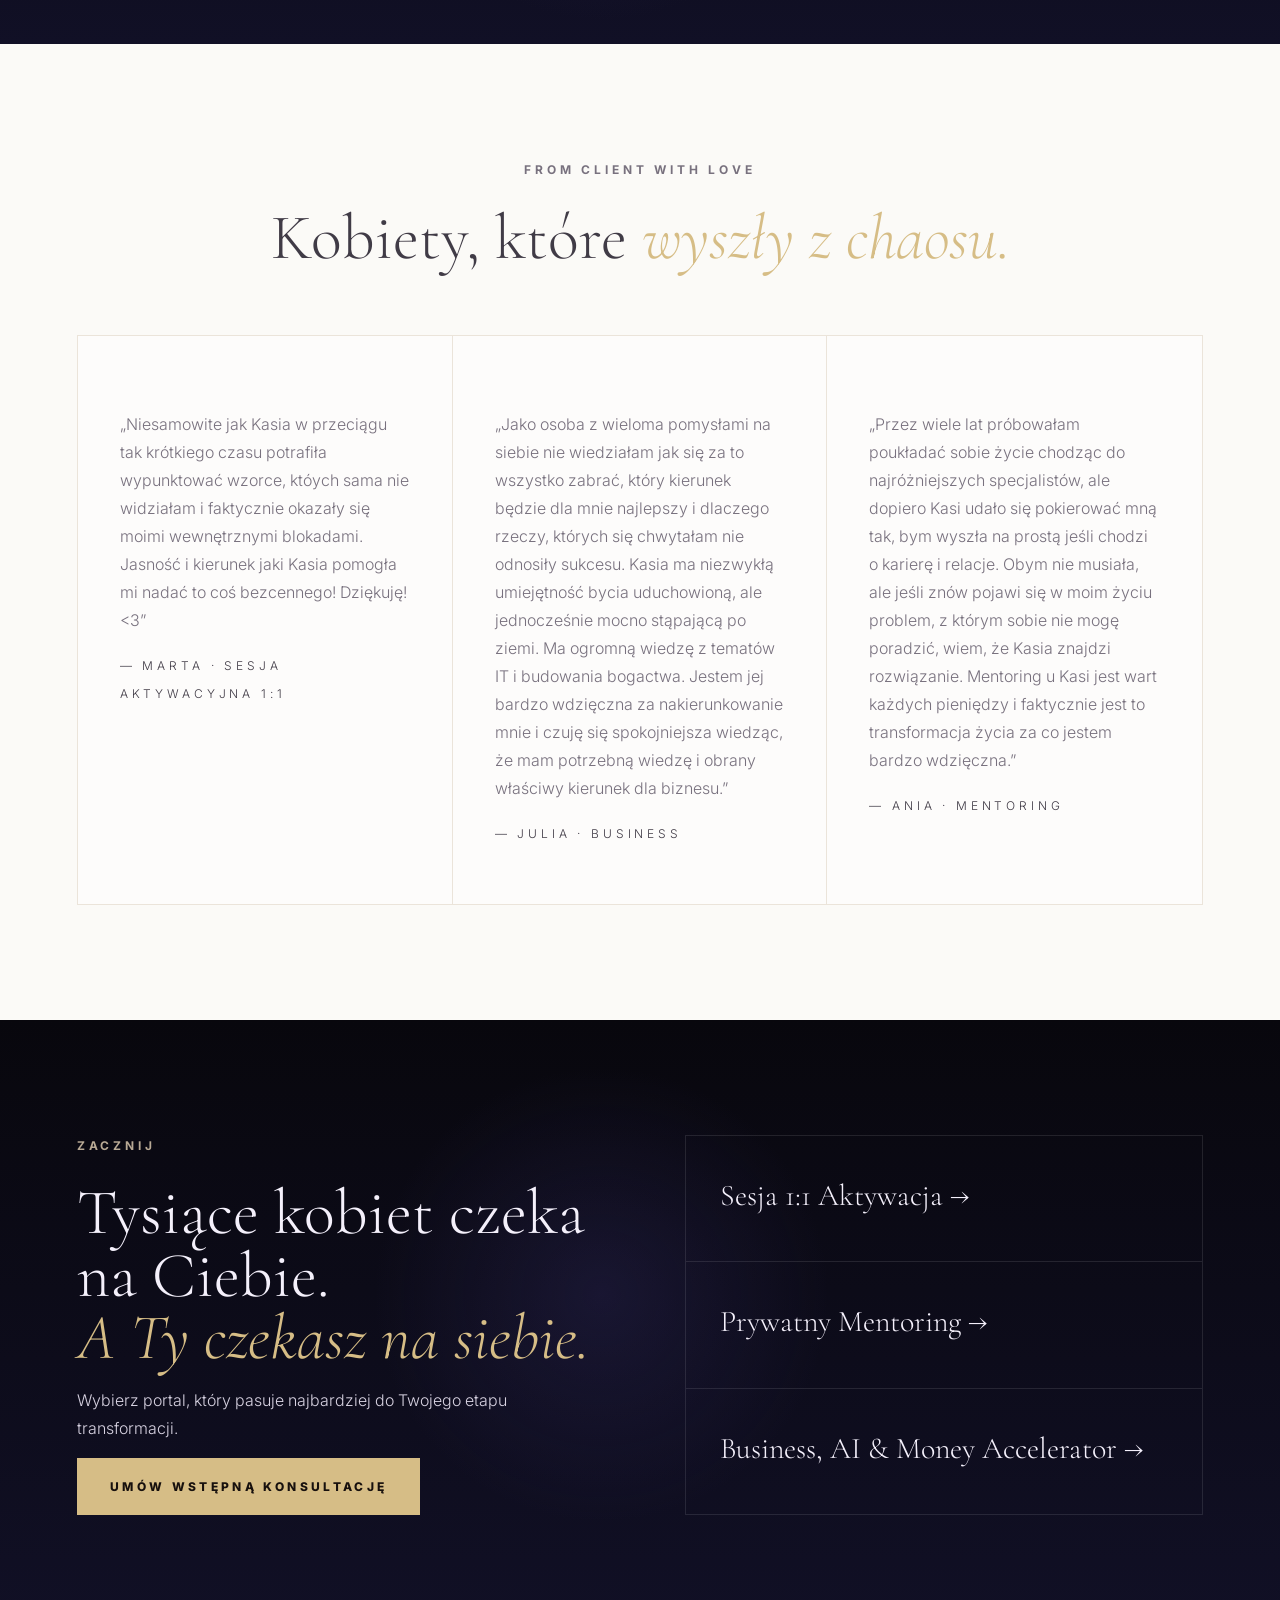
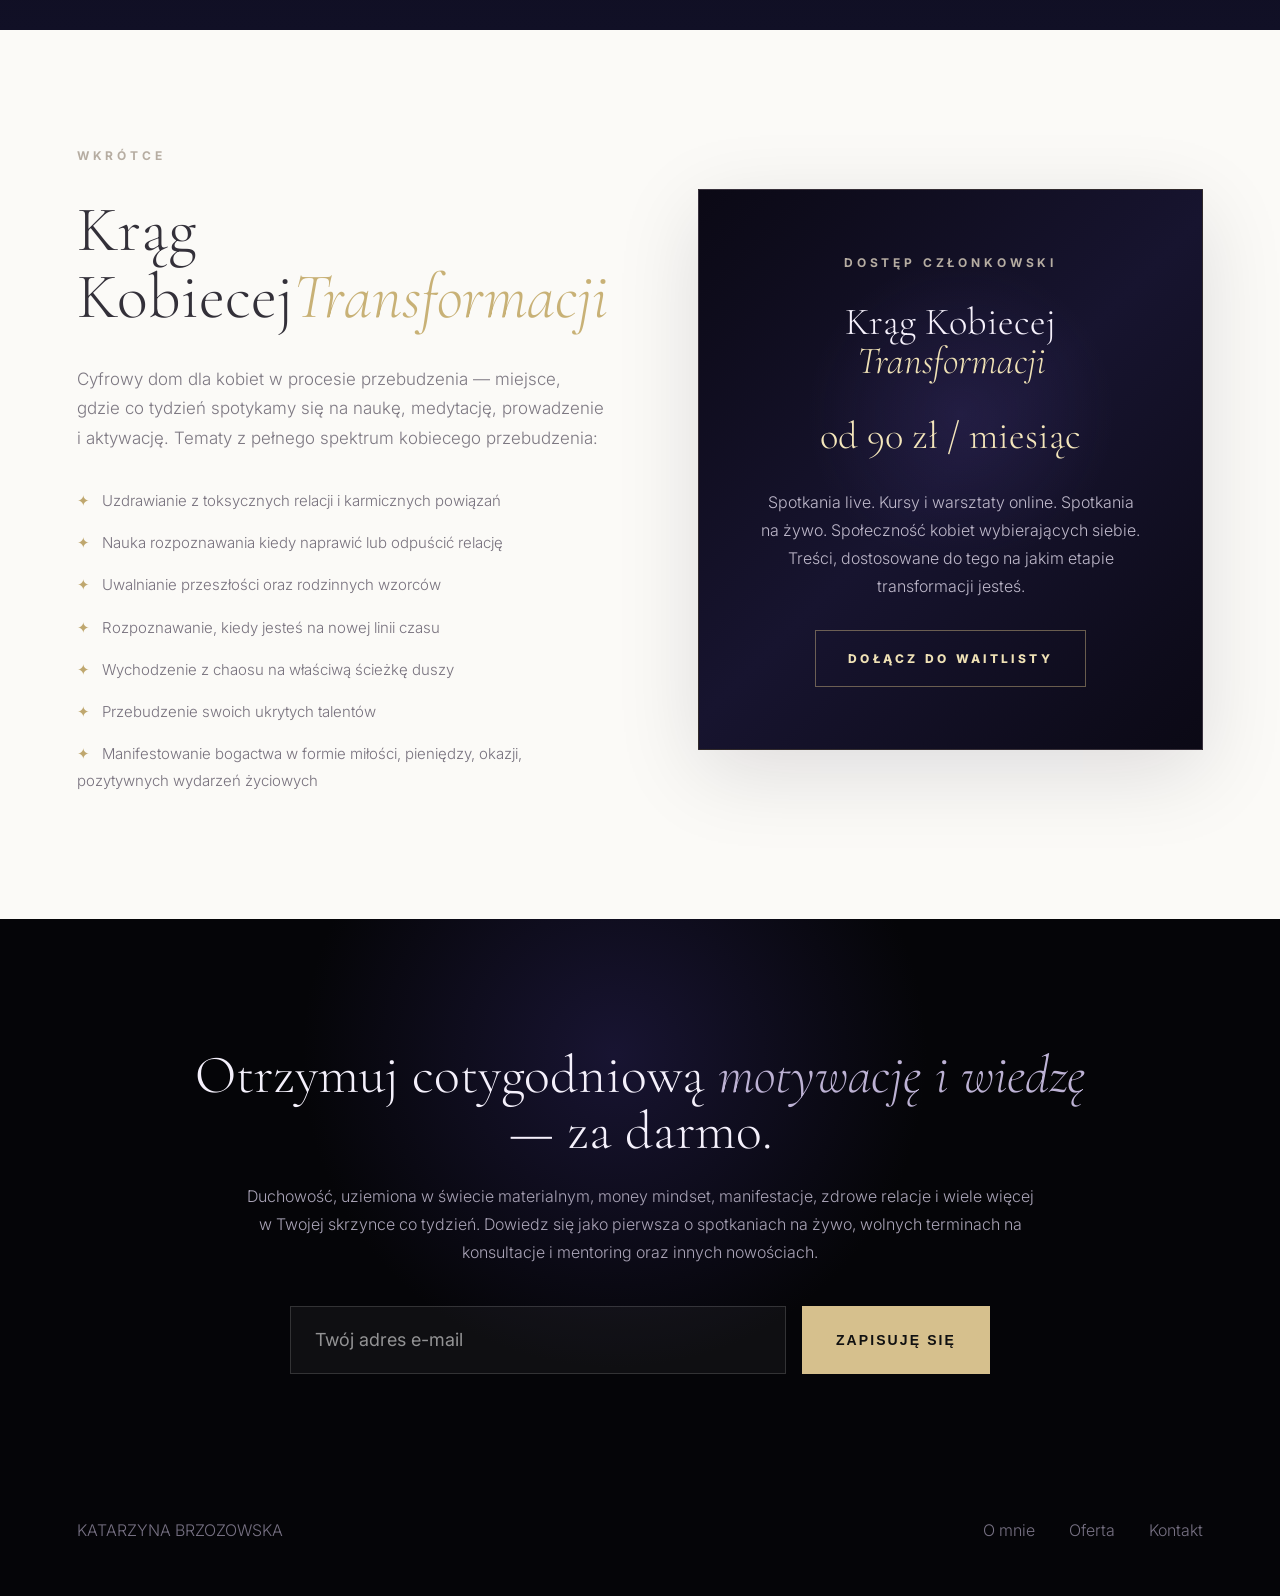
==== commit a4f5c6f7: "Update index.html" ====
--- a/index.html
+++ b/index.html
@@ -19,7 +19,7 @@
       <a href="#proces">Proces</a>
       <a href="contact.html">Kontakt</a>
     </nav>
-    <a class="btn" href="https://cal.com/" target="_blank" rel="noopener">Umów sesję</a>
+    <a class="btn" href="https://tidycal.com/katarzynabrzozowskapoland/20-minute-meeting" target="_blank" rel="noopener">Umów sesję</a>
   </header>
 
   <main>
@@ -38,14 +38,14 @@
 
     <div class="ticker">
       <div class="ticker-track">
-        <span>✦ INTUICYJNE PROWADZENIE ✦ REGRESJA ✦ PRACA Z PODŚWIADOMOŚCIĄ ✦ ASTROLOGIA ✦ AI STRATEGIA ✦ MANIFESTACJA PIENIĘDZY ✦ ULECZENIE RELACJI ✦</span>
-        <span>✦ INTUICYJNE PROWADZENIE ✦ REGRESJA ✦ PRACA Z PODŚWIADOMOŚCIĄ ✦ ASTROLOGIA ✦ AI STRATEGIA ✦ MANIFESTACJA PIENIĘDZY ✦ ULECZENIE RELACJI ✦</span>
+        <span>✦ INTUICYJNE PROWADZENIE ✦ BIZNES OPERTY O MISJĘ ✦ REGRESJA ✦ PRACA Z PODŚWIADOMOŚCIĄ ✦ ASTROLOGIA ✦ AI STRATEGIA ✦ MANIFESTACJA PIENIĘDZY ✦ ULECZENIE RELACJI ✦ REGRESJA ✦ PRACA Z PODŚWIADOMOŚCIĄ ✦ ASTROLOGIA ✦ AI STRATEGIA ✦ MANIFESTACJA PIENIĘDZY ✦ ULECZENIE RELACJI ✦</span>
+        <span>✦ HUMAN DESIGN ✦ BIZNES OPERTY O MISJĘ ✦ ASTROLOGIA ✦ AI STRATEGIA ✦ MANIFESTACJA PIENIĘDZY ✦ ULECZENIE RELACJI ✦</span>
       </div>
     </div>
 
     <section class="section-light principles">
       <div class="center">
-        <p class="kicker">TWOJE TRZY FILARY MOCY</p>
+        <p class="kicker">TRZY FILARY MOCY</p>
         <h2 class="section-title">Wszystko, co robimy razem, prowadzi tutaj.</h2>
       </div>
       <div class="cards three">
@@ -94,9 +94,9 @@
       <h2>Trzy portale. <em>Jeden kierunek.</em></h2>
       <p class="center-copy">Każda oferta prowadzi przez ten sam autorski proces — od pojedynczej sesji aż po głęboką transformację biznesu i życia.</p>
       <div class="offer-grid">
-        <article><small>N° 01</small><h3>Sesja aktywacyjna 1:1</h3><p>Jedna mocna sesja, w której identyfikujemy pragnienie, blokadę i zaczynamy podróż do środka.</p><ul><li>Jasność odnośnie intencji i pragnień</li><li>Odkrycie głównego, blokującego wzorca</li><li>Prowadzona medytacja, regresja lub channeling</li></ul><a href="https://cal.com/" target="_blank" rel="noopener">Umów sesję →</a></article>
-        <article class="featured"><small>NAJBARDZIEJ TRANSFORMUJĄCE</small><small> N° 02</small><h3>Prywatny Mentoring</h3><p>5–6 sesji głębokiej pracy, w której rozpuszczamy stare linie czasu i budujemy nową tożsamość. Uleczamy relacje, budujemy poczucie własnej wartości, powracamy do self-love.</p><ul><li>Głęboki, autorki proces transformacji w 5-6 sesjach</li><li>Regresja past-life i uzdrawianie wewnętrznego dziecka</li><li>Relacje, self-worth, self-love, życiowa misja</li><li>Astrologia i Human Design</li></ul><a href="contact.html">Aplikuj teraz →</a></article>
-        <article><small>N° 03</small><h3>Business, AI & Money Accelerator</h3><p>Dla przedsiębiorczyni gotowej budować biznes zgodny z jej misją duszy. Kasia posiada unikalne doświadczenie w świecie materialnym jak i na poziomie energetycznym, co pozwala na zbudowanie precyzyjenj strategii ugruntowanej w realnym świecie.</p><ul><li>Usuwanie blokad związanych z pieniędzmy</li><li>Budowanie strategii biznesowej</li><li>Narzędzia i AI pomagające w zwiększaniu zysków i zasięgów</li><li>Techniki przyciągania właściwych klientów</li><li>Techniki podejmowania właściwych decyzji biznesowych.</li></ul><a href="contact.html">Dowiedz się więcej →</a></article>
+        <article><small>N° 01</small><h3>Sesja aktywacyjna 1:1</h3><p>Jedna mocna sesja, w której identyfikujemy pragnienie, blokadę i zaczynamy podróż do środka.</p><ul><li>Jasność odnośnie intencji i pragnień</li><li>Odkrycie głównego, blokującego wzorca</li><li>Prowadzona medytacja, regresja lub channeling</li></ul><a href="https://tidycal.com/katarzynabrzozowskapoland/jednorazowa-sesja" target="_blank" rel="noopener">Umów sesję →</a></article>
+        <article class="featured"><small>NAJBARDZIEJ TRANSFORMUJĄCE</small><small> N° 02</small><h3>Prywatny Mentoring</h3><p>5–6 sesji głębokiej pracy, w której rozpuszczamy stare linie czasu i budujemy nową tożsamość. Uleczamy relacje, budujemy poczucie własnej wartości, powracamy do self-love.</p><ul><li>Głęboki, autorki proces transformacji w 5 sesjach</li><li>Regresja past-life i uzdrawianie wewnętrznego dziecka</li><li>Relacje, self-worth, self-love, życiowa misja</li><li>Astrologia i Human Design</li></ul><a href="contact.html">Aplikuj teraz →</a></article>
+        <article><small>N° 03</small><h3>Business, AI & Money Accelerator</h3><p>Dla przedsiębiorczyni gotowej budować biznes zgodny z jej misją duszy. Kasia posiada unikalne doświadczenie w świecie materialnym jak i na poziomie energetycznym, co pozwala na zbudowanie precyzyjnej strategii ugruntowanej w realnym świecie.</p><ul><li>Usuwanie blokad związanych z pieniędzmy</li><li>Budowanie strategii biznesowej</li><li>Narzędzia i AI pomagające w zwiększaniu zysków i zasięgów</li><li>Techniki przyciągania właściwych klientów</li><li>Techniki podejmowania właściwych decyzji biznesowych.</li></ul><a href="contact.html">Aplikuj teraz →</a></article>
       </div>
     </section>
     <section class="philosophy section-light">
@@ -176,7 +176,7 @@
     </section>
 
     <section class="quote section-dark">
-      <h2><em>Kobieta, która wybiera siebie</em> — swoją miłość, obfitość i lekkość — zmienia wszystko wokół niej.</h2>
+      <h2><em>Najlepszy sposób na przewidzenie przyszłości jest </em> tworzenie jej tu i teraz.</h2>
     </section>
 
     <section class="testimonials section-light">
@@ -194,12 +194,12 @@
         <p class="kicker">ZACZNIJ</p>
         <h2>Tysiące kobiet czeka na Ciebie.<br><em>A Ty czekasz na siebie.</em></h2>
         <p>Wybierz portal, który pasuje najbardziej do Twojego etapu transformacji.</p>
-        <a class="btn" href="https://cal.com/" target="_blank" rel="noopener">Umów wstępną konsultację</a>
+        <a class="btn" href="https://tidycal.com/katarzynabrzozowskapoland/20-minute-meeting" target="_blank" rel="noopener">Umów wstępną konsultację</a>
       </div>
       <div class="cta-links">
-        <a href="https://cal.com/" target="_blank" rel="noopener">Sesja 1:1 Aktywacja →</a>
-        <a href="contact.html">Prywatny Mentoring →</a>
-        <a href="contact.html">Business, AI & Money Accelerator →</a>
+        <a href="https://tidycal.com/katarzynabrzozowskapoland/jednorazowa-sesja" target="_blank" rel="noopener">Sesja 1:1 Aktywacja →</a>
+        <a href="https://tidycal.com/katarzynabrzozowskapoland/mentoring" target="_blank" rel="noopener">Prywatny Mentoring →</a>
+        <a href="https://tidycal.com/katarzynabrzozowskapoland/business" target="_blank" rel="noopener">Business, AI & Money Accelerator →</a>
       </div>
     </section>
 
@@ -224,8 +224,8 @@
           <div>
             <p class="kicker">DOSTĘP CZŁONKOWSKI</p>
             <h3>Krąg Kobiecej<em>Transformacji</em></h3>
-            <div class="membership-price">od 99 zł / miesiąc</div>
-            <p>Spotkania live. Kursy online. Warsztaty online. Spotkania na żywo. Społeczność kobiet wybierających siebie. Treści, dostosowane do tego na jakim etapie transformacji jesteś.</p>
+            <div class="membership-price">od 90 zł / miesiąc</div>
+            <p>Spotkania live. Kursy i warsztaty online. Spotkania na żywo. Społeczność kobiet wybierających siebie. Treści, dostosowane do tego na jakim etapie transformacji jesteś.</p>
             <a href="contact.html" class="btn btn-outline">Dołącz do waitlisty</a>
           </div>
         </div>
--- a/assets/style.css
+++ b/assets/style.css
@@ -834,152 +834,53 @@
 
 /* KIT NEWSLETTER FORM FIX */
 
-.kit-newsletter-form{
-  max-width:760px;
-  margin:50px auto 0;
-}
-
-.kit-newsletter-form .formkit-form{
-  max-width:760px !important;
-  width:100% !important;
-  background:transparent !important;
-  border:none !important;
-  box-shadow:none !important;
-  padding:0 !important;
-}
-
-.kit-newsletter-form .formkit-fields{
-  display:flex !important;
-  width:100% !important;
-  gap:0 !important;
-}
-
-.kit-newsletter-form .formkit-field{
-  flex:1 !important;
-  margin:0 !important;
-}
-
-.kit-newsletter-form input,
-.kit-newsletter-form .formkit-input{
-  width:100% !important;
-  height:68px !important;
-  background:#15122a !important;
-  color:#ffffff !important;
-  border:1px solid rgba(255,255,255,.12) !important;
-  border-right:none !important;
-  padding:0 26px !important;
-  font-size:16px !important;
-  font-family:Inter,Arial,sans-serif !important;
-  outline:0 !important;
-}
-
-.kit-newsletter-form input::placeholder,
-.kit-newsletter-form .formkit-input::placeholder{
-  color:#9f98ad !important;
-  opacity:1 !important;
-}
-
-.kit-newsletter-form button,
-.kit-newsletter-form .formkit-submit{
-  height:68px !important;
-  min-height:68px !important;
-  background:#d6bd86 !important;
-  color:#111 !important;
-  border:none !important;
-  padding:0 38px !important;
-  font-size:12px !important;
-  letter-spacing:.26em !important;
-  text-transform:uppercase !important;
-  font-weight:800 !important;
-  font-family:Inter,Arial,sans-serif !important;
-  cursor:pointer !important;
-  border-radius:0 !important;
-}
-
-.kit-newsletter-form .formkit-submit span{
-  background:transparent !important;
-  color:#111 !important;
-  padding:0 !important;
-}
-
-.kit-newsletter-form .formkit-powered-by,
-.kit-newsletter-form [data-element="powered-by"],
-.kit-newsletter-form .formkit-guarantee{
-  opacity:.35 !important;
-  filter:grayscale(1) !important;
-  margin-top:24px !important;
-}
-
-@media(max-width:900px){
-  .container{width:calc(100% - 36px)}
-  .site-header{
-    height:auto;
-    flex-wrap:wrap;
-    padding:18px 5vw;
+.newsletter-form{
+  max-width:700px;
+  margin:40px auto 0;
+  display:flex;
+  gap:16px;
+}
+
+.newsletter-form input{
+  flex:1;
+  height:68px;
+  padding:0 24px;
+  border:1px solid rgba(255,255,255,.15);
+  background:rgba(255,255,255,.04);
+  color:#fff;
+  font-size:18px;
+  border-radius:0;
+}
+
+.newsletter-form input::placeholder{
+  color:rgba(255,255,255,.55);
+}
+
+.newsletter-form button{
+  height:68px;
+  padding:0 34px;
+  border:none;
+  background:#d6c08d;
+  color:#111;
+  font-size:14px;
+  font-weight:600;
+  letter-spacing:.15em;
+  text-transform:uppercase;
+  cursor:pointer;
+}
+
+.newsletter-form button:hover{
+  opacity:.9;
+}
+
+@media (max-width:768px){
+
+  .newsletter-form{
+    flex-direction:column;
   }
-  .site-header nav{
-    order:3;
+
+  .newsletter-form button{
     width:100%;
-    justify-content:space-between;
-    gap:10px;
   }
-  .site-header nav a{font-size:10px}
-  .hero{min-height:auto;padding-top:90px}
-  .hero-actions,
-  .form-bottom,
-  footer,
-  .light-footer{
-    flex-direction:column;
-    align-items:flex-start;
-  }
-  .three,
-  .four,
-  .guide,
-  .split-head,
-  .offer-grid,
-  .cta,
-  .contact-page,
-  .membership-grid{
-    grid-template-columns:1fr;
-  }
-  .cards article,
-  .offer-grid article{
-    border-right:0;
-    border-bottom:1px solid #ebe4da;
-  }
-  .guide-photo{min-height:460px}
-  .philosophy-list{margin-left:0}
-  .newsletter-form{flex-direction:column}
-  .newsletter-form input{border-right:1px solid rgba(255,255,255,.08)}
-  .newsletter-form button{width:100%}
-  .membership-card{padding:44px 24px}
-  .membership-section{padding:80px 5vw}
-  .contact-page{padding:70px 5vw}
-}
-
-@media(max-width:700px){
-  .kit-newsletter-form .formkit-fields{
-    flex-direction:column !important;
-  }
-
-  .kit-newsletter-form input,
-  .kit-newsletter-form .formkit-input{
-    border-right:1px solid rgba(255,255,255,.12) !important;
-    margin-bottom:12px !important;
-  }
-
-  .kit-newsletter-form button,
-  .kit-newsletter-form .formkit-submit{
-    width:100% !important;
-  }
-
-  .experience-badge{
-    left:18px;
-    bottom:18px;
-    padding:18px 20px;
-  }
-
-  .experience-number{
-    font-size:48px;
-  }
-}
+
+}
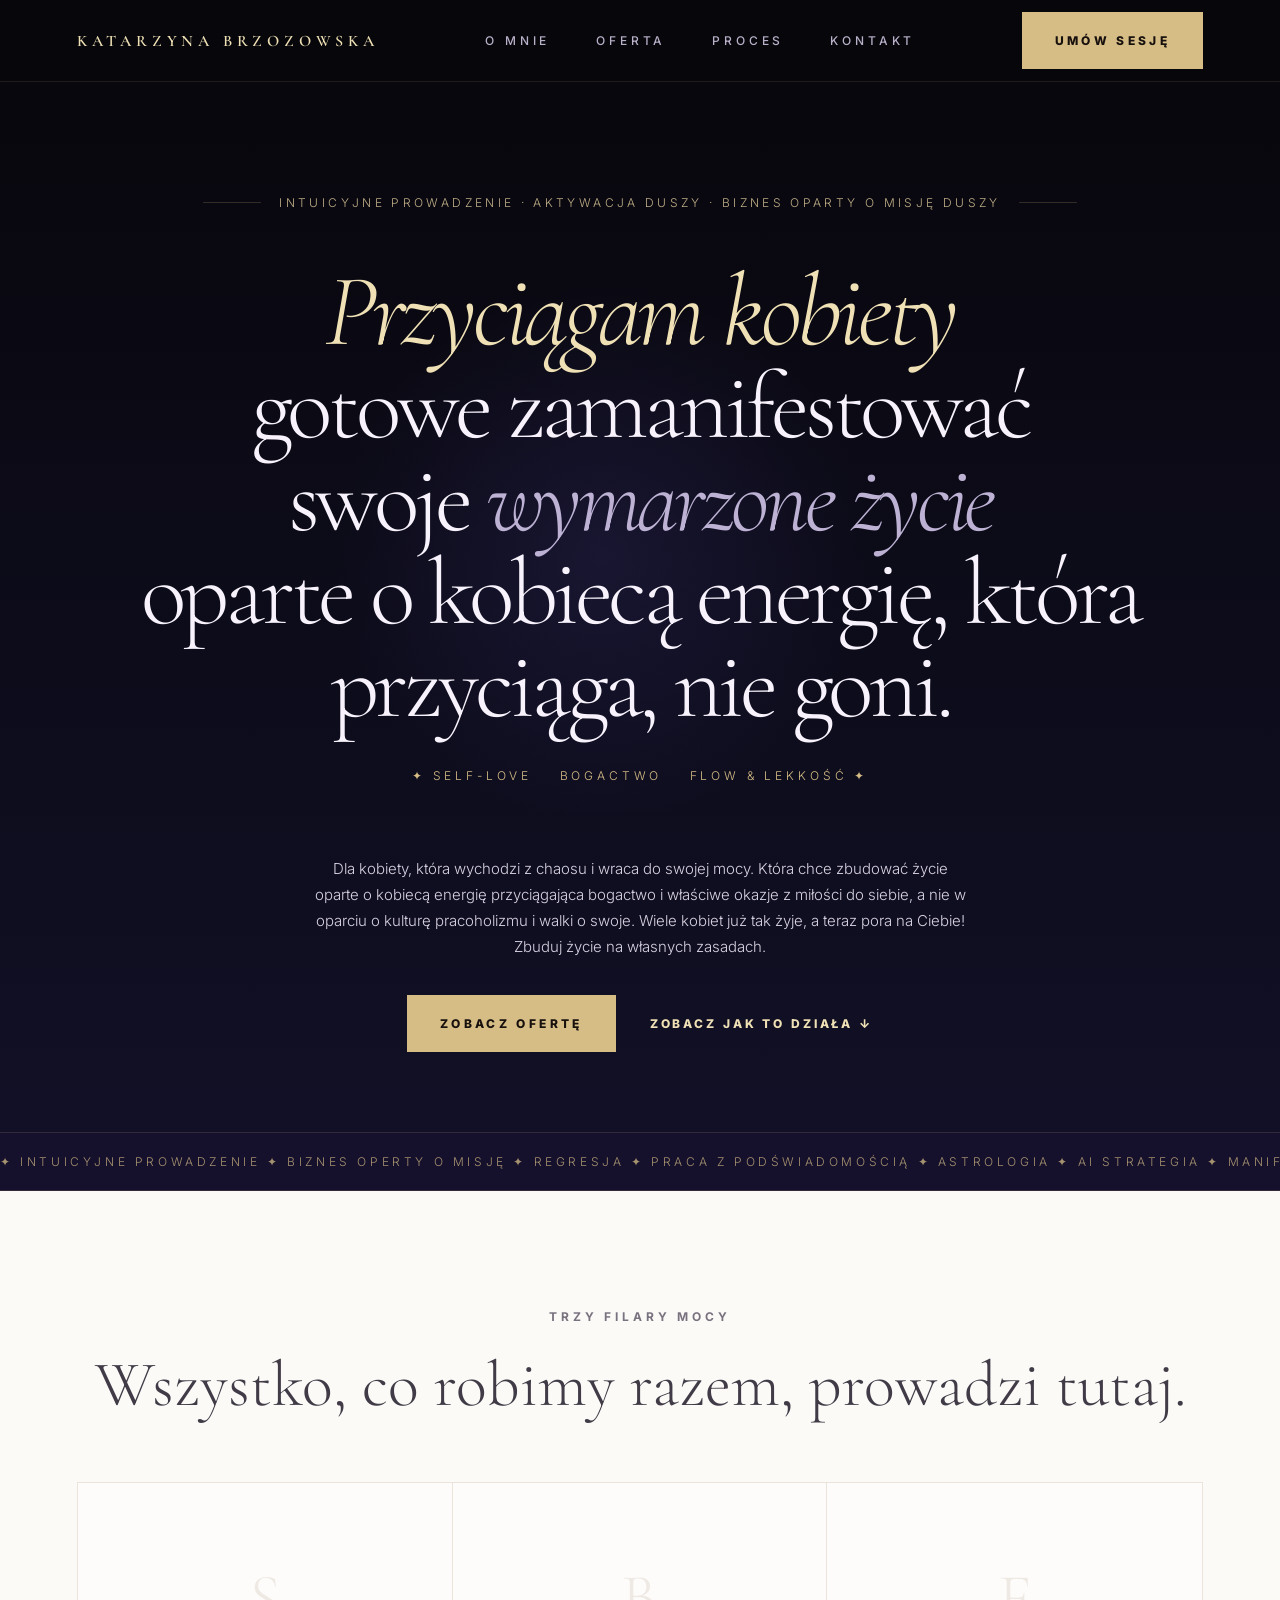
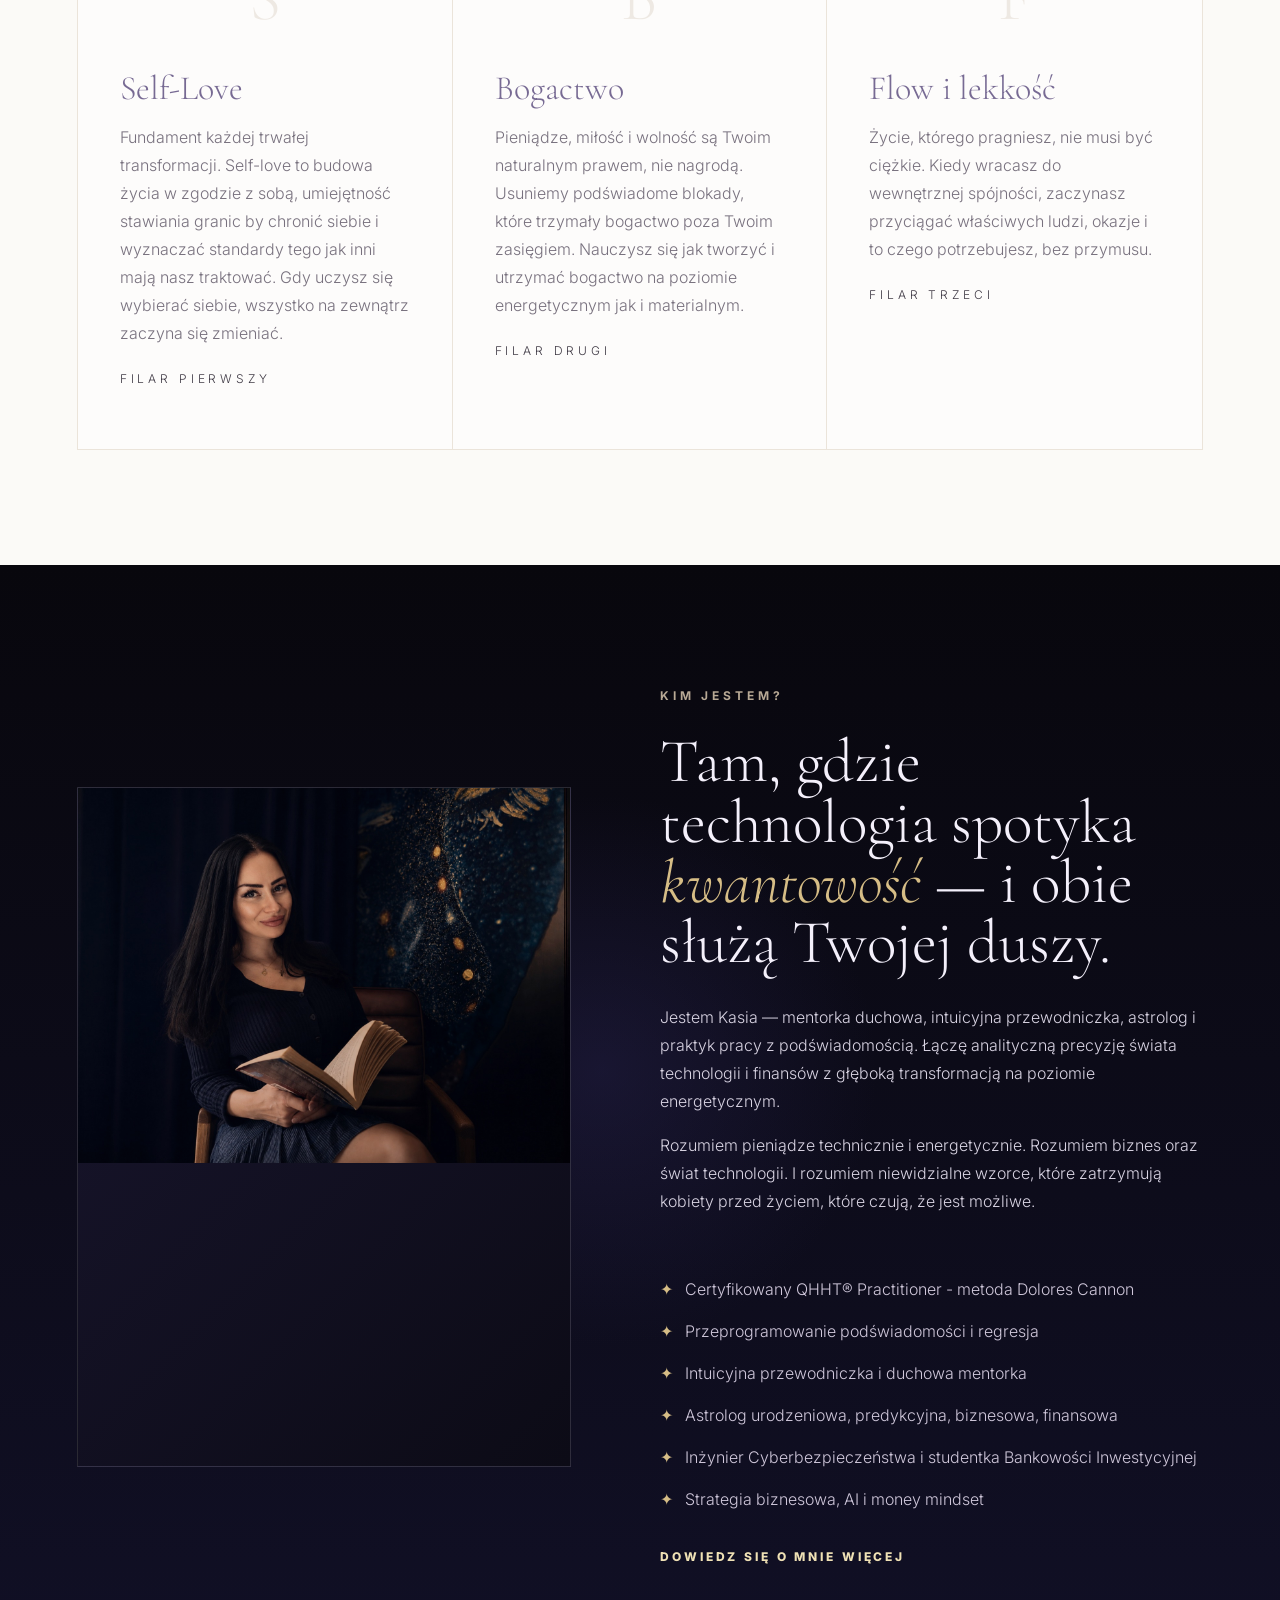
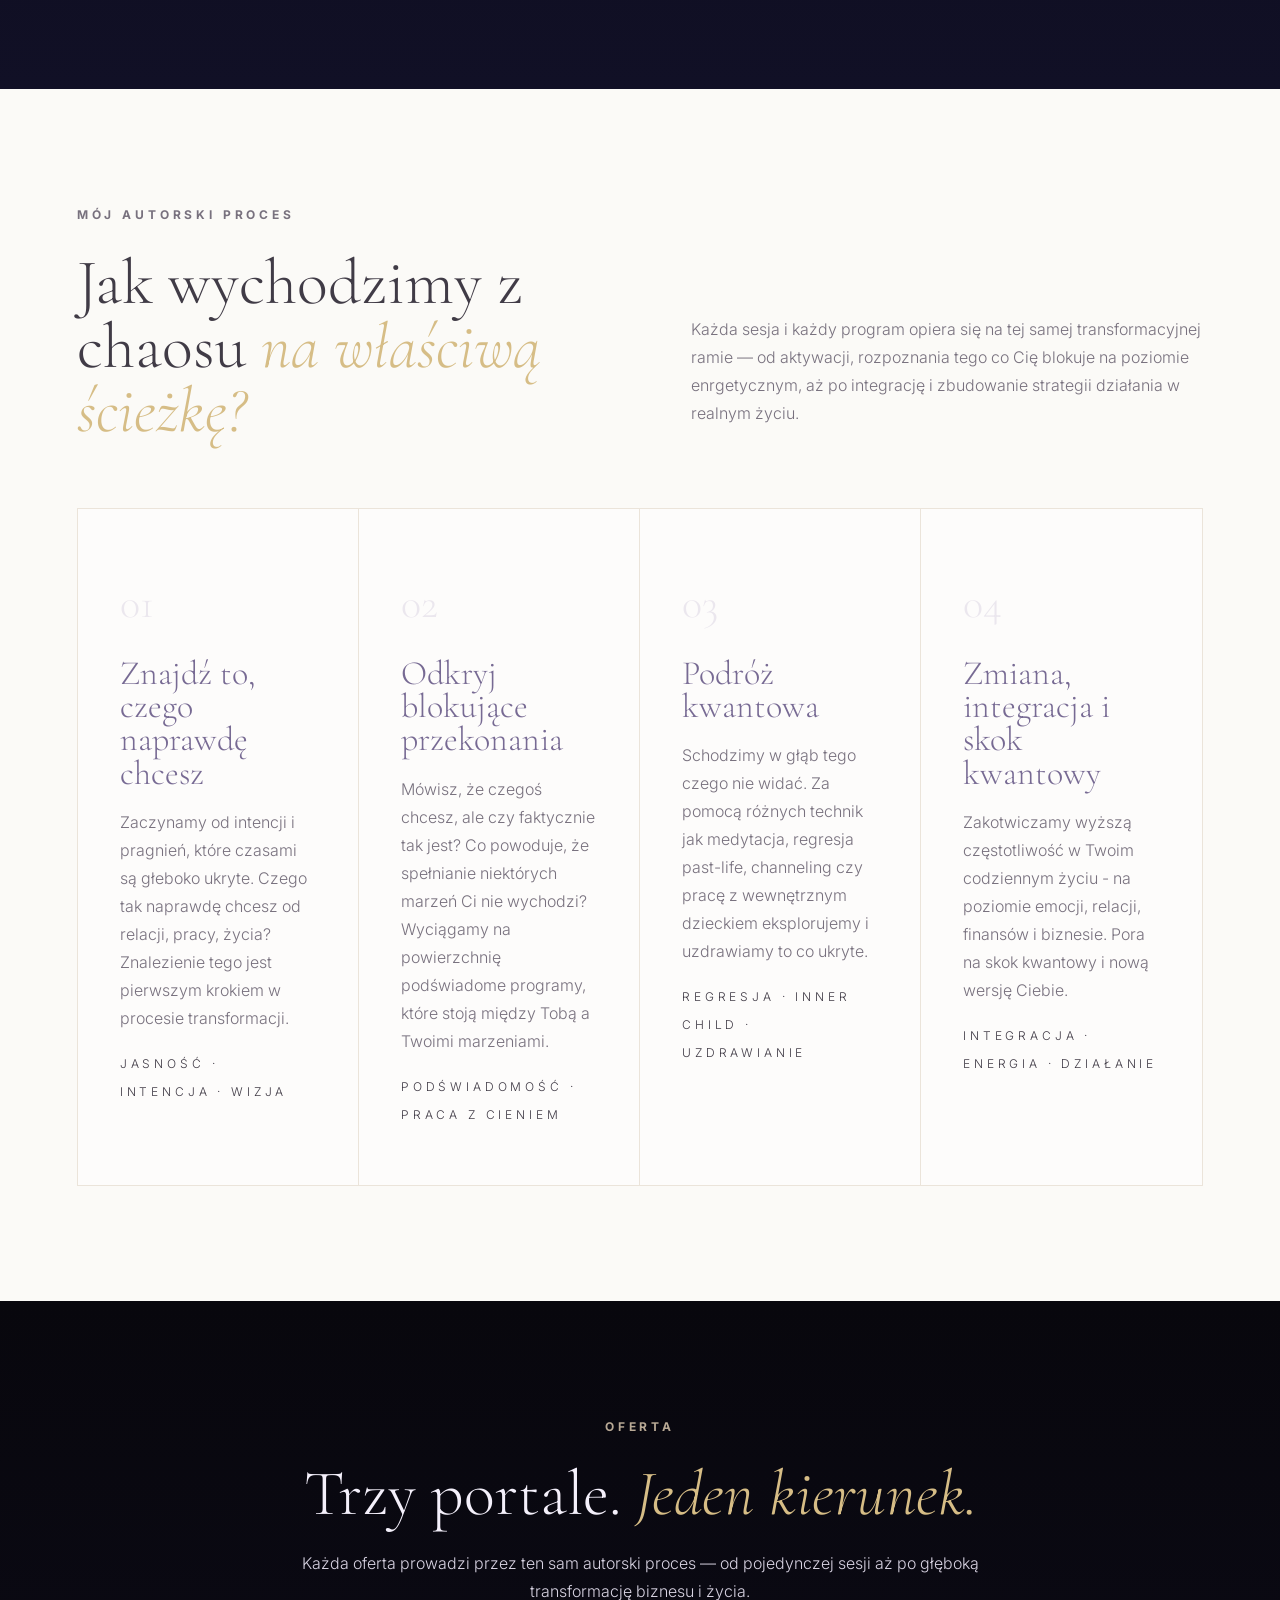
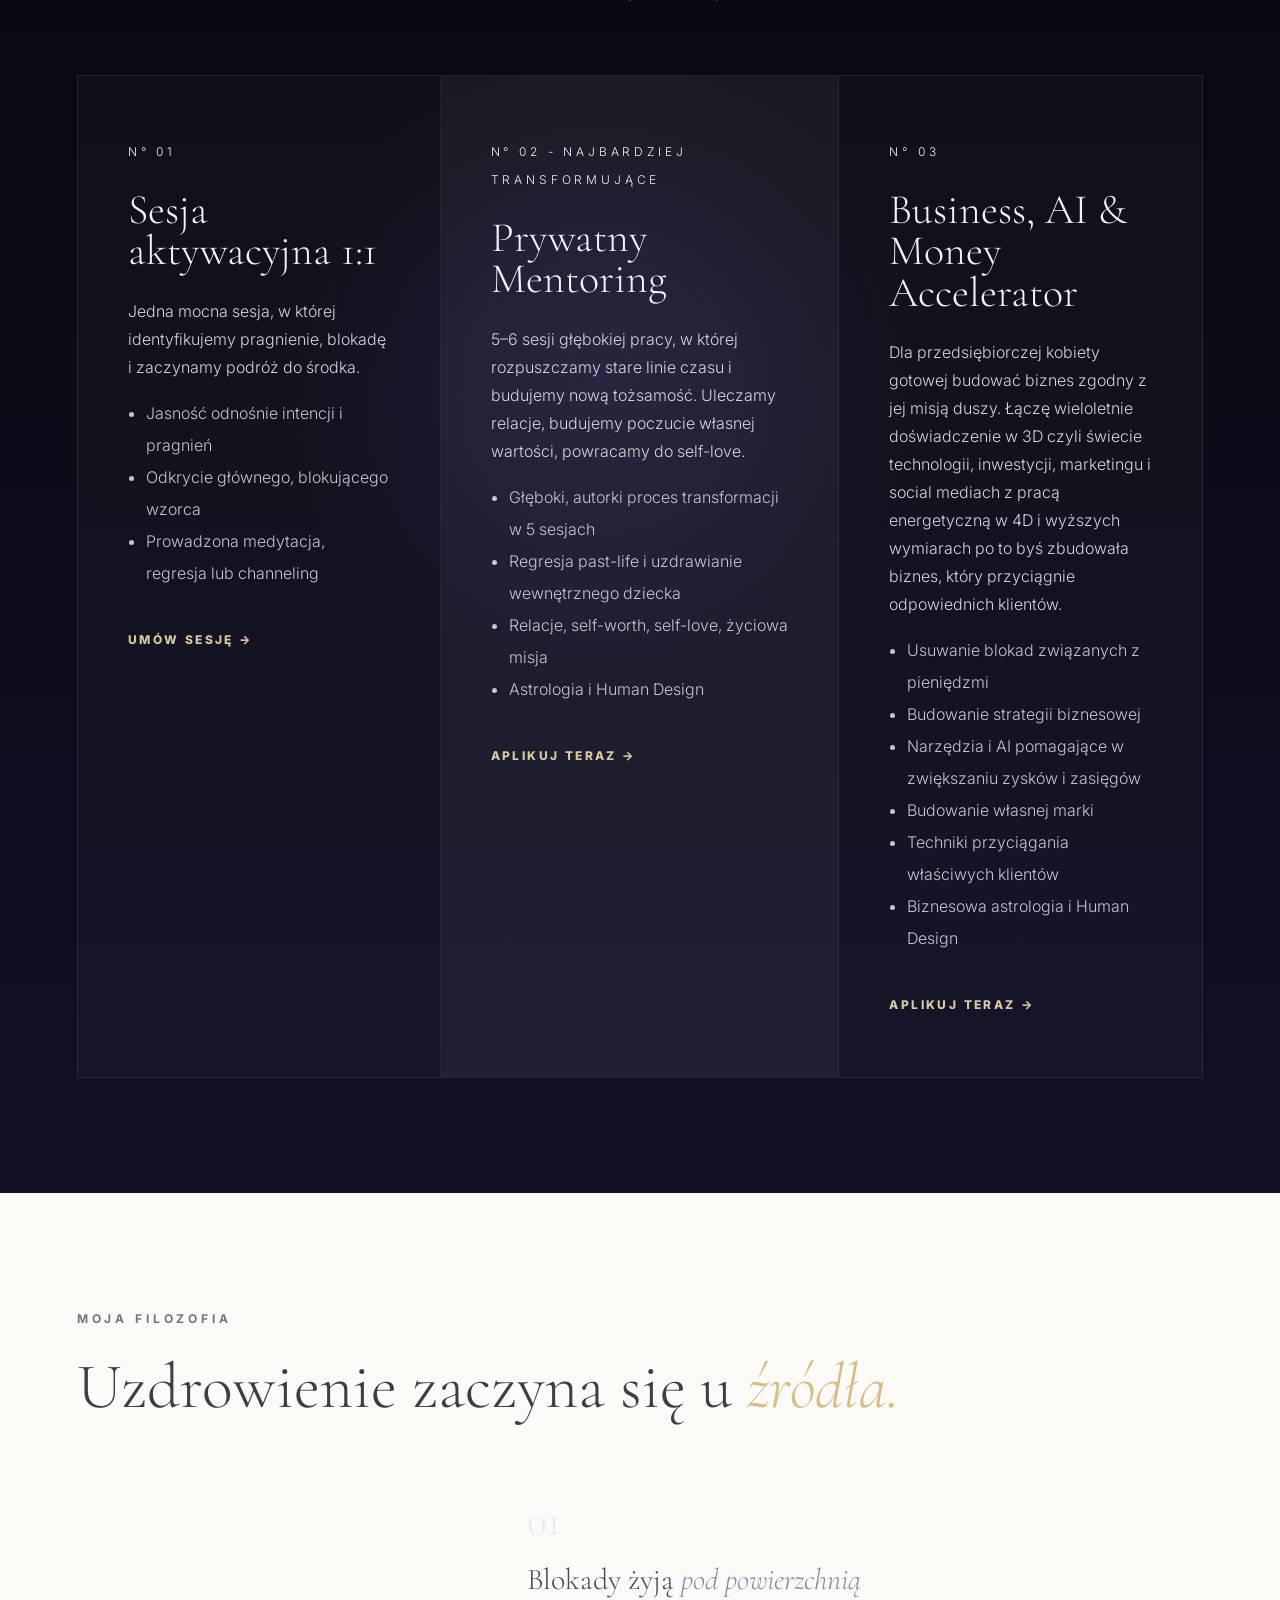
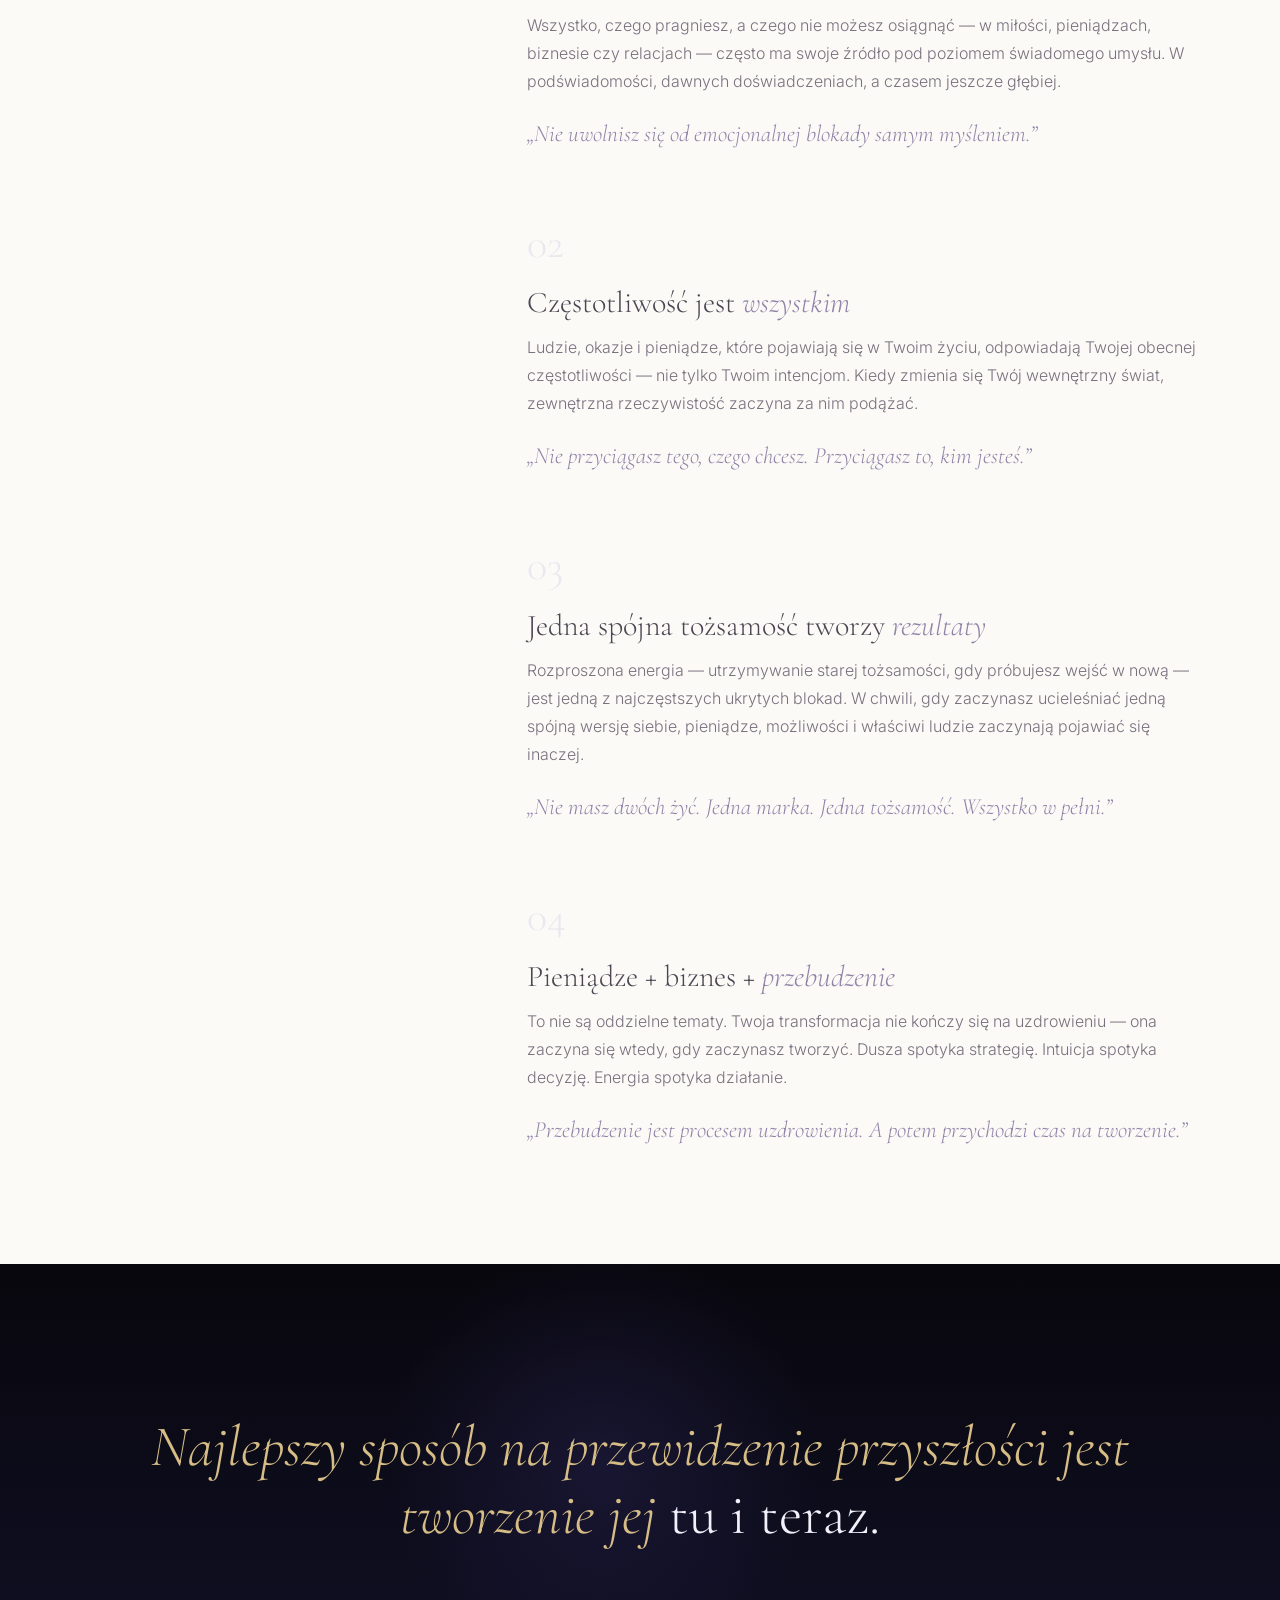
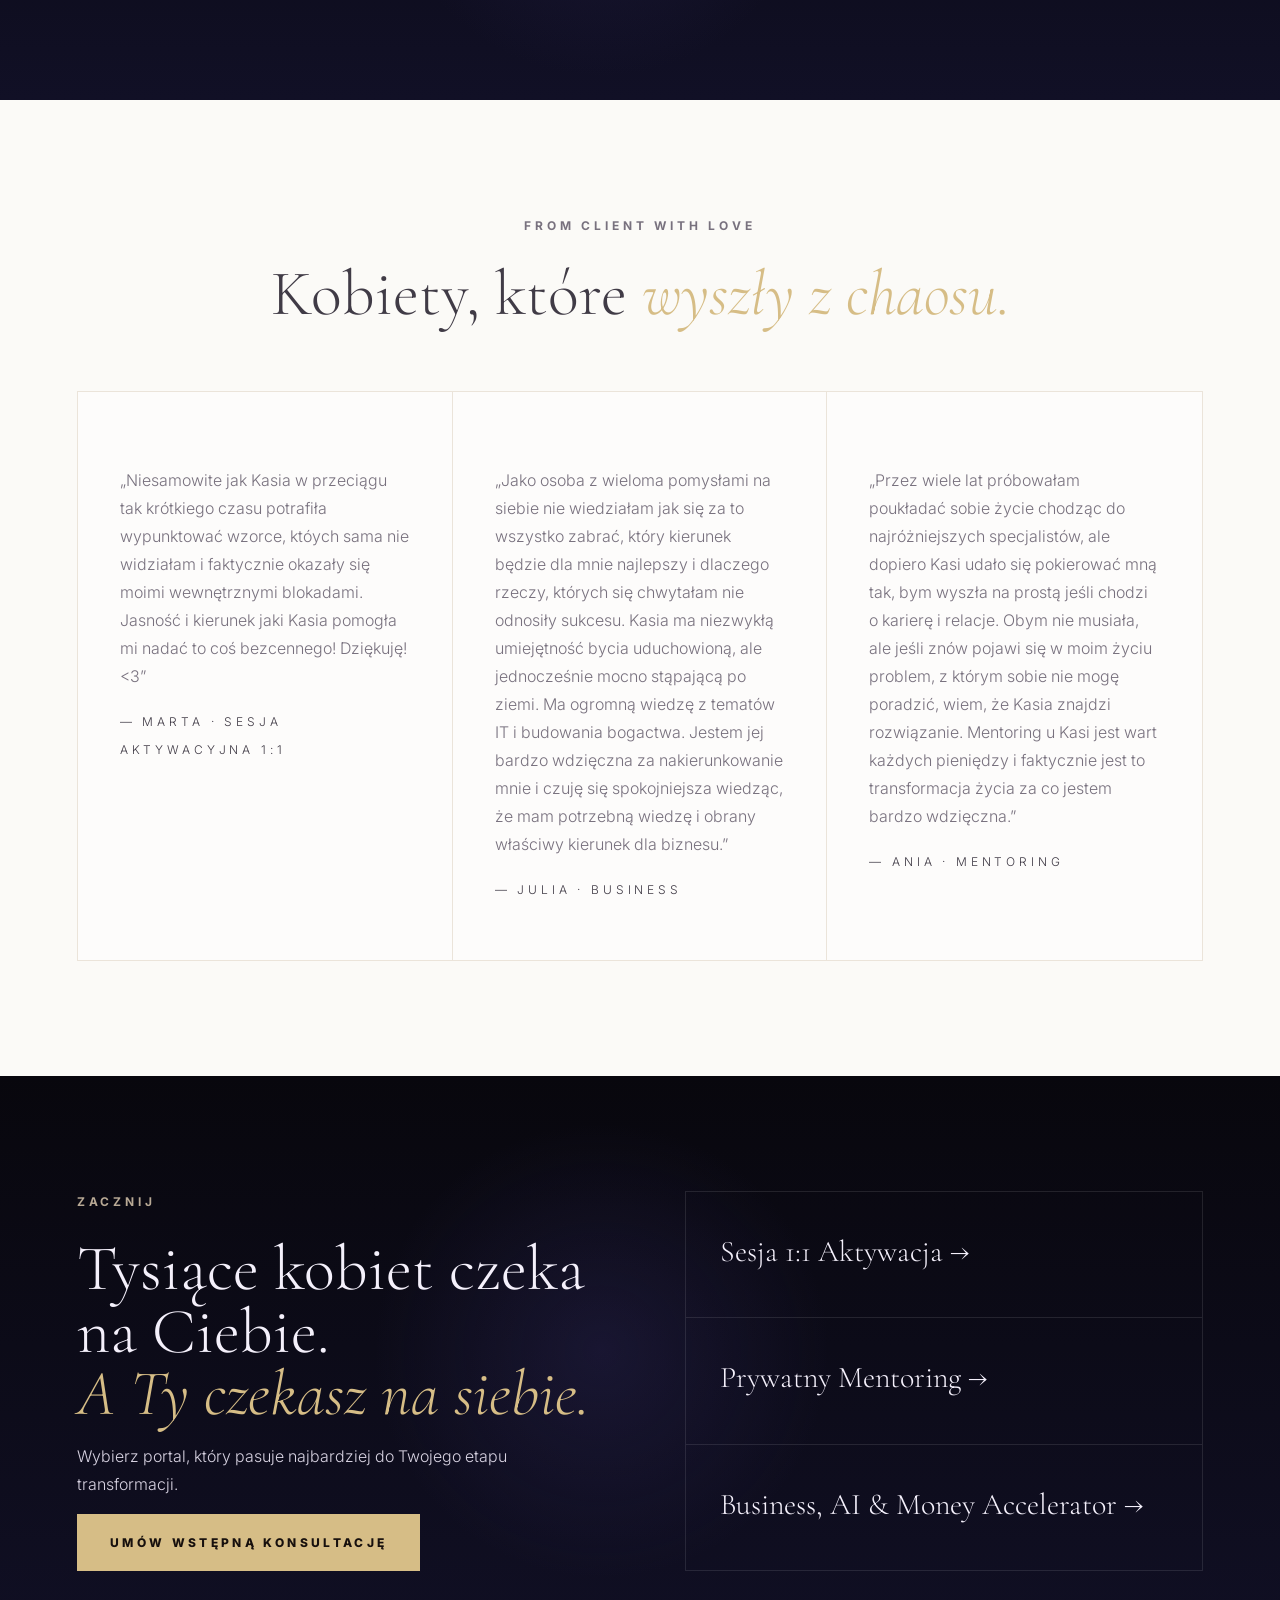
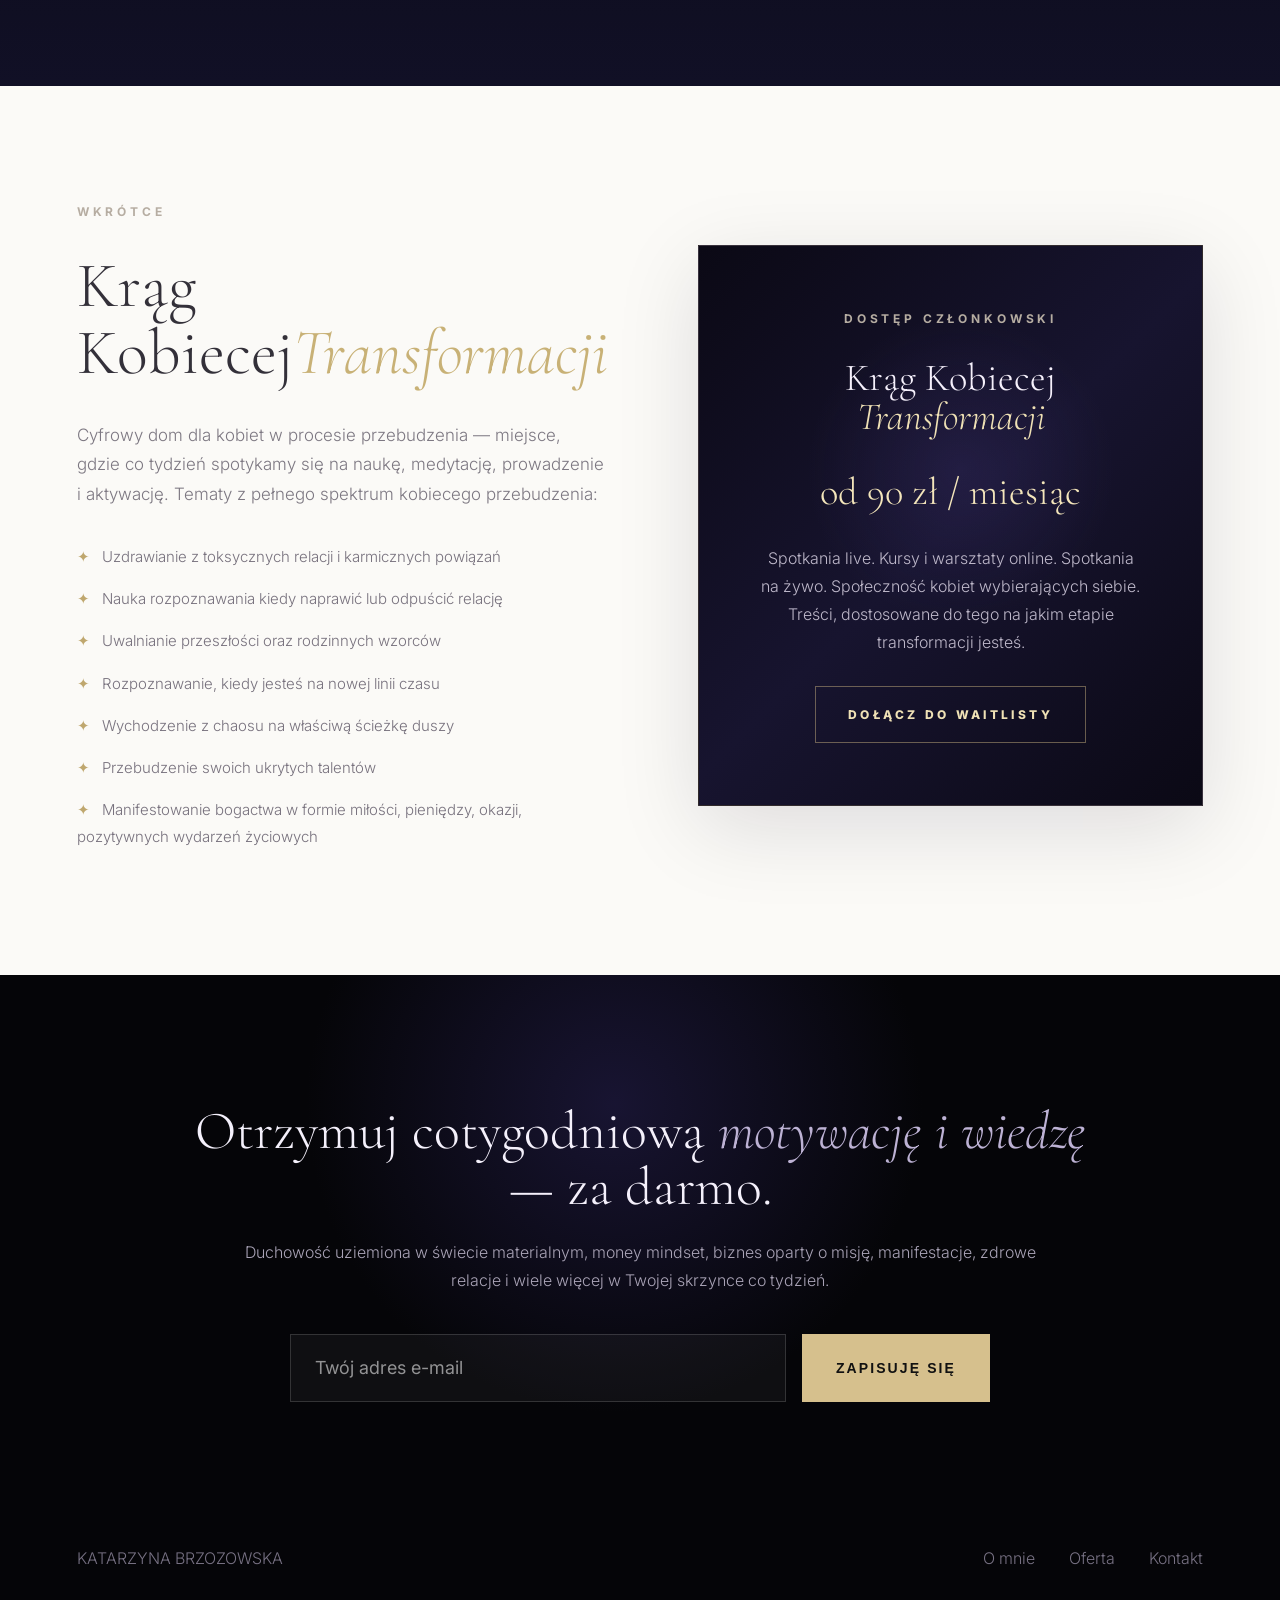
==== commit d66d885c: "Update index.html" ====
--- a/index.html
+++ b/index.html
@@ -95,15 +95,15 @@
       <p class="center-copy">Każda oferta prowadzi przez ten sam autorski proces — od pojedynczej sesji aż po głęboką transformację biznesu i życia.</p>
       <div class="offer-grid">
         <article><small>N° 01</small><h3>Sesja aktywacyjna 1:1</h3><p>Jedna mocna sesja, w której identyfikujemy pragnienie, blokadę i zaczynamy podróż do środka.</p><ul><li>Jasność odnośnie intencji i pragnień</li><li>Odkrycie głównego, blokującego wzorca</li><li>Prowadzona medytacja, regresja lub channeling</li></ul><a href="https://tidycal.com/katarzynabrzozowskapoland/jednorazowa-sesja" target="_blank" rel="noopener">Umów sesję →</a></article>
-        <article class="featured"><small>NAJBARDZIEJ TRANSFORMUJĄCE</small><small> N° 02</small><h3>Prywatny Mentoring</h3><p>5–6 sesji głębokiej pracy, w której rozpuszczamy stare linie czasu i budujemy nową tożsamość. Uleczamy relacje, budujemy poczucie własnej wartości, powracamy do self-love.</p><ul><li>Głęboki, autorki proces transformacji w 5 sesjach</li><li>Regresja past-life i uzdrawianie wewnętrznego dziecka</li><li>Relacje, self-worth, self-love, życiowa misja</li><li>Astrologia i Human Design</li></ul><a href="contact.html">Aplikuj teraz →</a></article>
-        <article><small>N° 03</small><h3>Business, AI & Money Accelerator</h3><p>Dla przedsiębiorczyni gotowej budować biznes zgodny z jej misją duszy. Kasia posiada unikalne doświadczenie w świecie materialnym jak i na poziomie energetycznym, co pozwala na zbudowanie precyzyjnej strategii ugruntowanej w realnym świecie.</p><ul><li>Usuwanie blokad związanych z pieniędzmy</li><li>Budowanie strategii biznesowej</li><li>Narzędzia i AI pomagające w zwiększaniu zysków i zasięgów</li><li>Techniki przyciągania właściwych klientów</li><li>Techniki podejmowania właściwych decyzji biznesowych.</li></ul><a href="contact.html">Aplikuj teraz →</a></article>
+        <article class="featured"><small> N° 02 - </small><small>NAJBARDZIEJ TRANSFORMUJĄCE</small><h3>Prywatny Mentoring</h3><p>5–6 sesji głębokiej pracy, w której rozpuszczamy stare linie czasu i budujemy nową tożsamość. Uleczamy relacje, budujemy poczucie własnej wartości, powracamy do self-love.</p><ul><li>Głęboki, autorki proces transformacji w 5 sesjach</li><li>Regresja past-life i uzdrawianie wewnętrznego dziecka</li><li>Relacje, self-worth, self-love, życiowa misja</li><li>Astrologia i Human Design</li></ul><a href="contact.html">Aplikuj teraz →</a></article>
+        <article><small>N° 03</small><h3>Business, AI & Money Accelerator</h3><p>Dla przedsiębiorczej kobiety gotowej budować biznes zgodny z jej misją duszy. Łączę wieloletnie doświadczenie w 3D czyli świecie technologii, inwestycji, marketingu i social mediach z pracą energetyczną w 4D i wyższych wymiarach po to byś zbudowała biznes, który przyciągnie odpowiednich klientów. </p><ul><li>Usuwanie blokad związanych z pieniędzmi</li><li>Budowanie strategii biznesowej</li><li>Narzędzia i AI pomagające w zwiększaniu zysków i zasięgów</li><li>Budowanie własnej marki</li><li>Techniki przyciągania właściwych klientów</li><li>Biznesowa astrologia i Human Design</li></ul><a href="contact.html">Aplikuj teraz →</a></article>
       </div>
     </section>
     <section class="philosophy section-light">
       <p class="kicker">MOJA FILOZOFIA</p>
     
       <h2 class="section-title">
-        Uzdrowienie zaczyna się od <em>źródła.</em>
+        Uzdrowienie zaczyna się u <em>źródła.</em>
       </h2>
     
       <div class="philosophy-list">
@@ -176,7 +176,7 @@
     </section>
 
     <section class="quote section-dark">
-      <h2><em>Najlepszy sposób na przewidzenie przyszłości jest </em> tworzenie jej tu i teraz.</h2>
+      <h2><em>Najlepszy sposób na przewidzenie przyszłości jest tworzenie jej</em> tu i teraz.</h2>
     </section>
 
     <section class="testimonials section-light">
@@ -239,10 +239,8 @@
         </h2>
     
         <p>
-          Duchowość, uziemiona w świecie materialnym, money mindset,
+          Duchowość uziemiona w świecie materialnym, money mindset, biznes oparty o misję,
           manifestacje, zdrowe relacje i wiele więcej w Twojej skrzynce co tydzień.
-          Dowiedz się jako pierwsza o spotkaniach na żywo, wolnych terminach na
-          konsultacje i mentoring oraz innych nowościach.
         </p>
     
         <form
